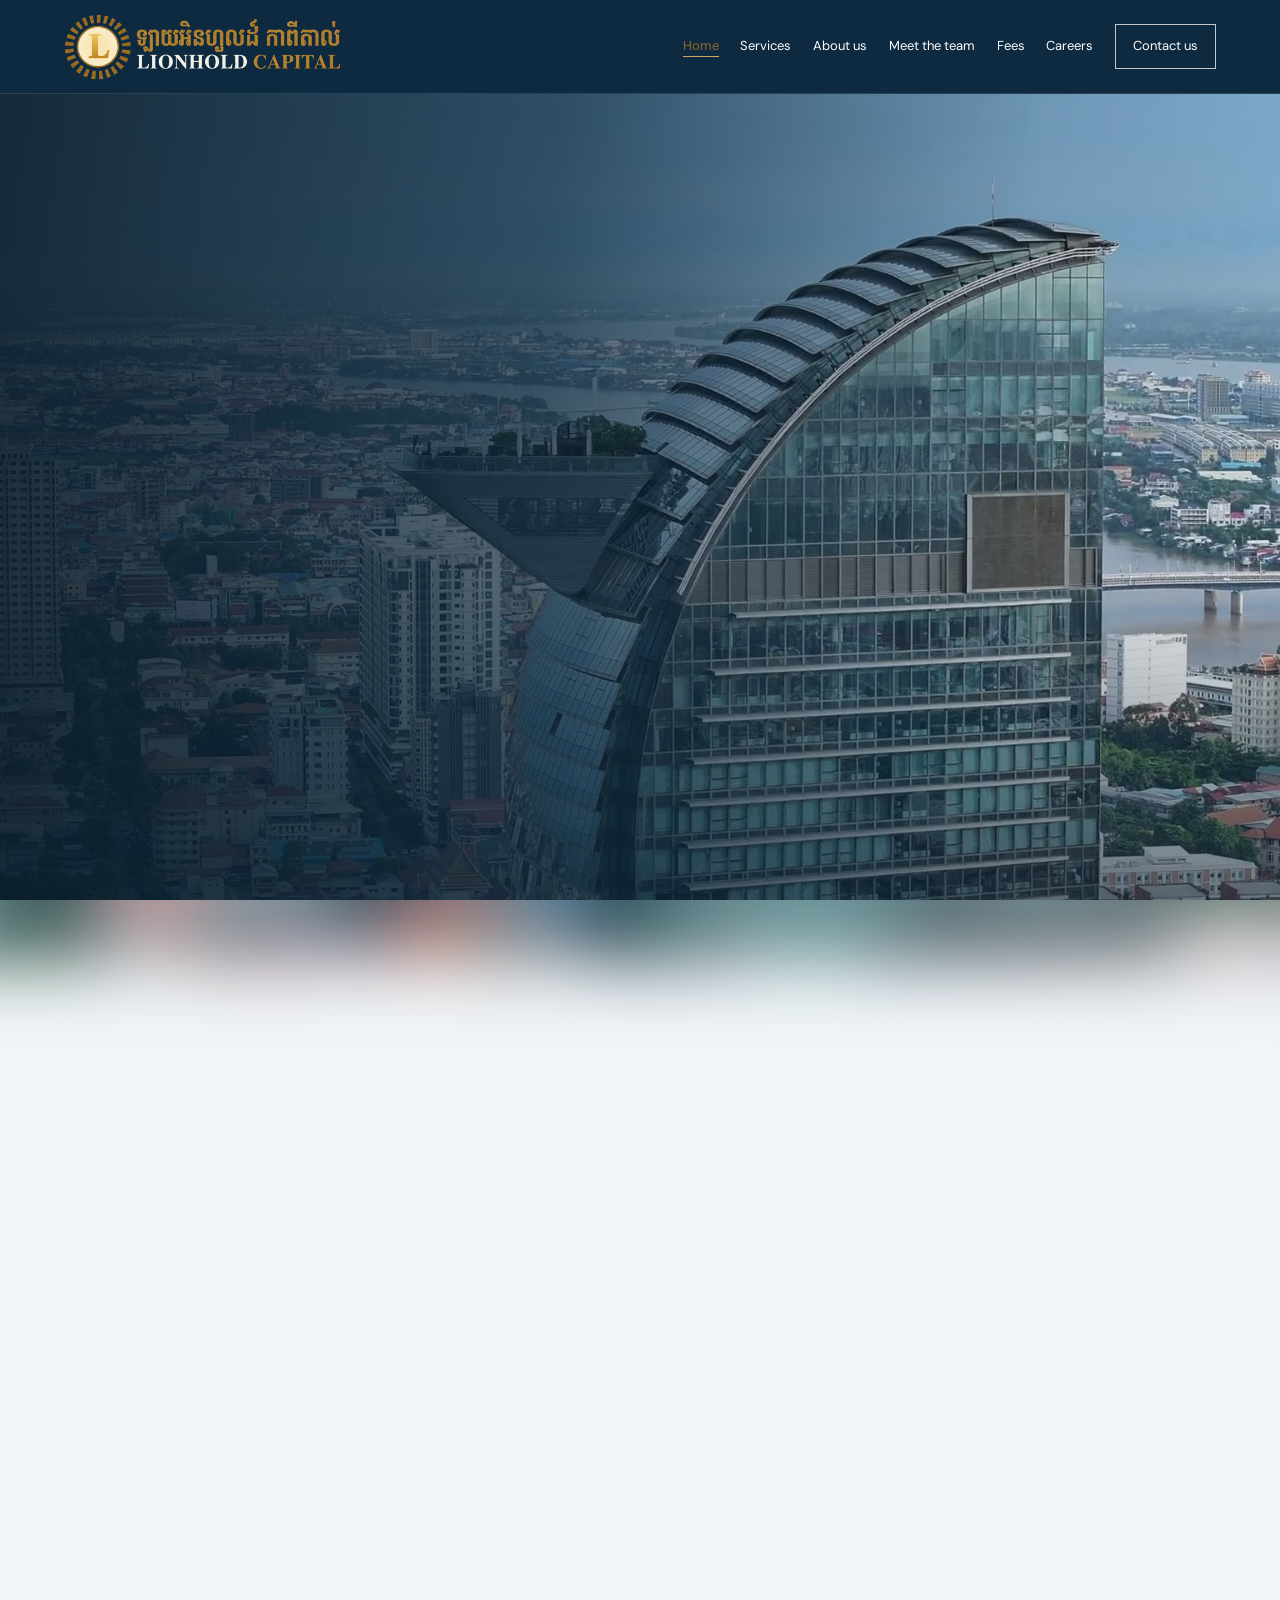
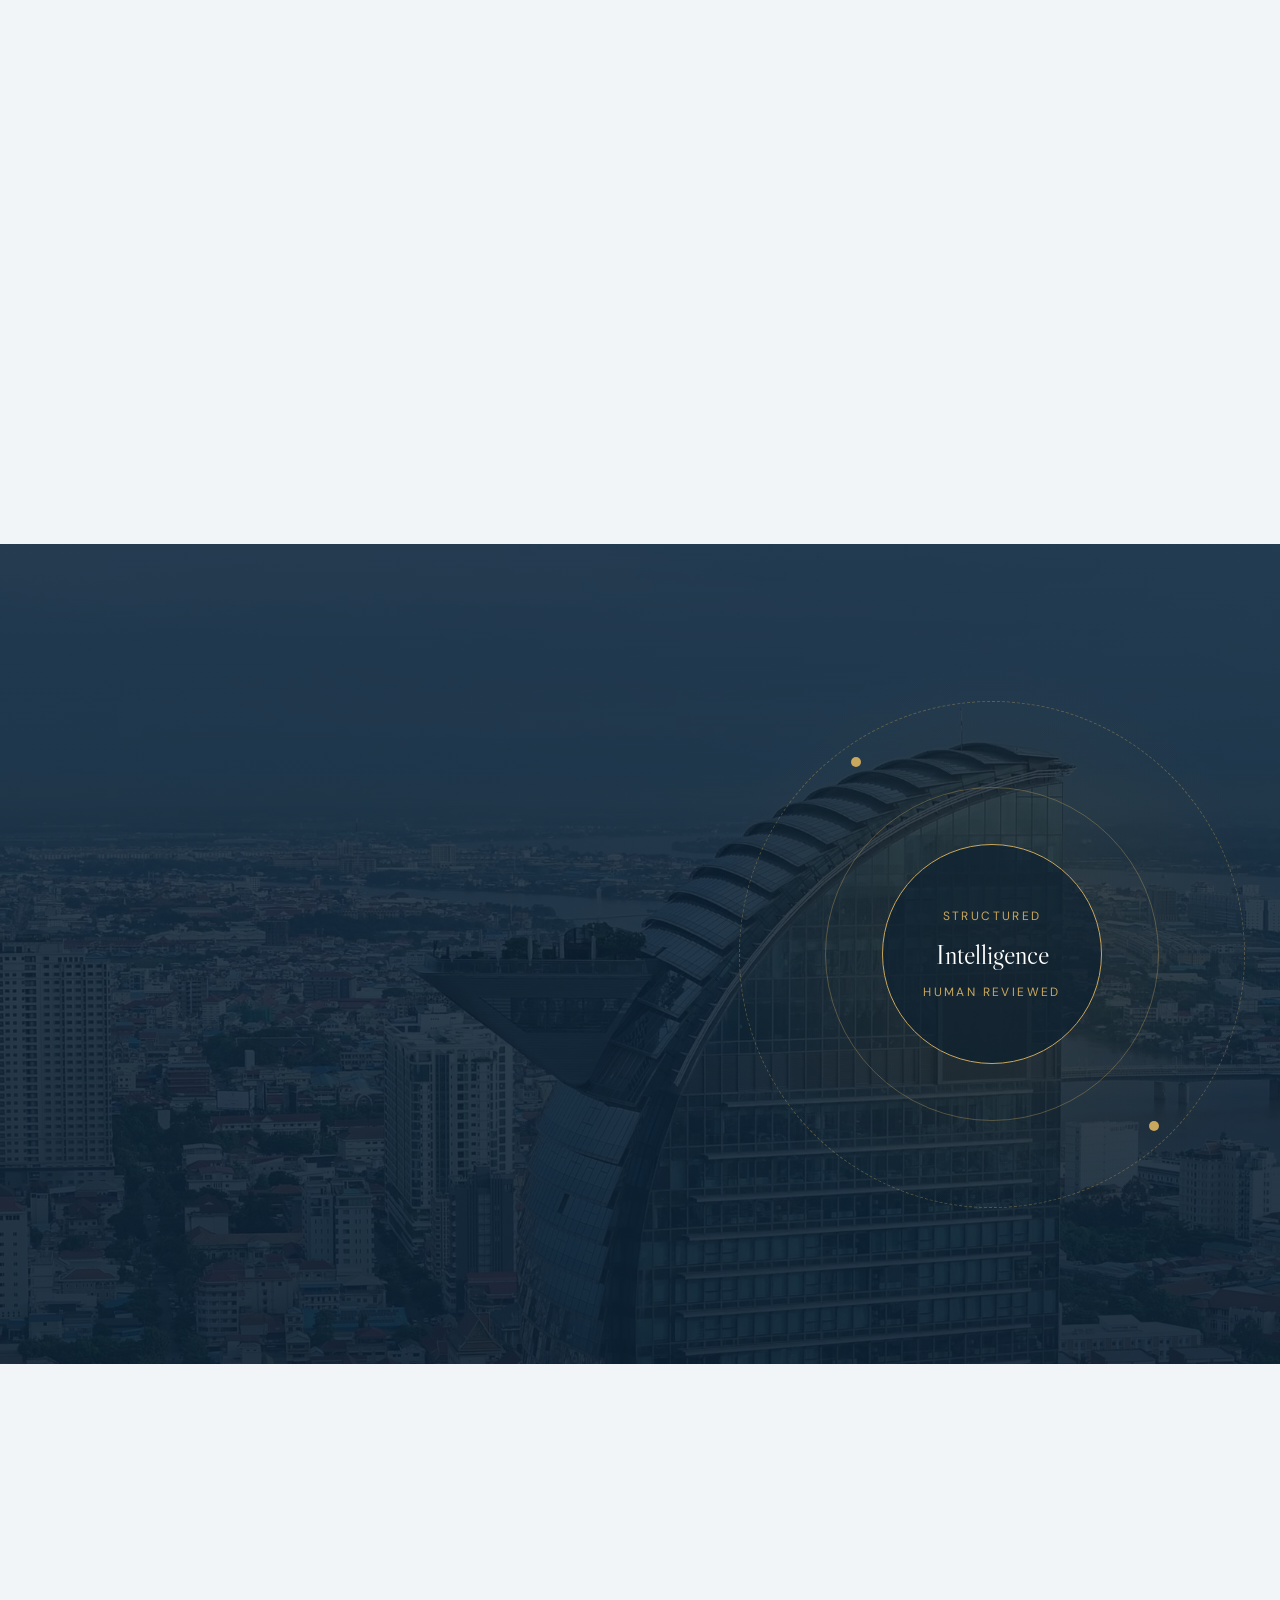
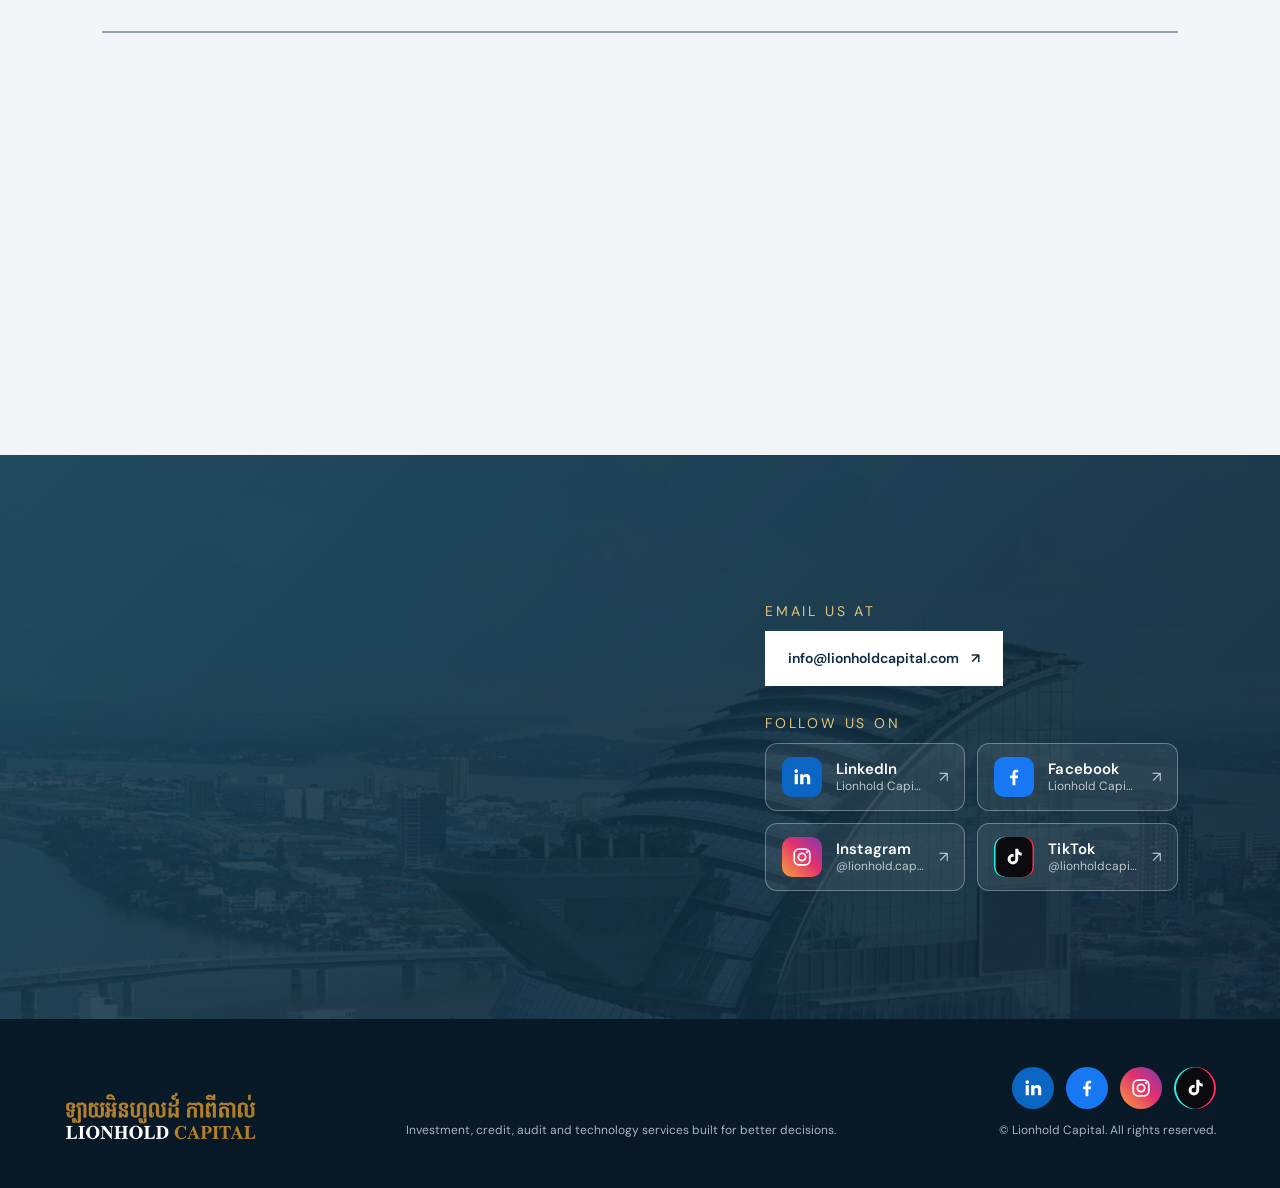
==== index.html @ 4e6d2781 "Brand-coloured footer social icons Co-Authored-By: Claude Sonnet 5.5 <noreply@anthropic.com> Claude-" ====
<!doctype html>
<html lang="en">
<head>
  <meta charset="utf-8">
  <meta name="viewport" content="width=device-width, initial-scale=1">
  <meta name="description" content="Lionhold Capital provides investment, credit, audit and technology services for businesses and investors in Cambodia and internationally.">
  <meta name="theme-color" content="#eaf0f3">
  <link rel="icon" href="assets/favicon.ico?v=4" sizes="16x16 32x32 48x48">
  <link rel="icon" href="assets/lionhold-favicon.png?v=4" type="image/png" sizes="256x256">
  <link rel="apple-touch-icon" href="assets/apple-touch-icon.png?v=4">
  <title>Lionhold Capital | Capital, verified.</title>
  <link rel="preconnect" href="https://fonts.googleapis.com">
  <link rel="preconnect" href="https://fonts.gstatic.com" crossorigin>
  <link href="https://fonts.googleapis.com/css2?family=DM+Sans:wght@400;500;600&family=Libre+Caslon+Display&display=swap" rel="stylesheet">
  <link rel="stylesheet" href="styles.css?v=20261043">
</head>
<body class="tinted" style="--photo:url(assets/hero-poster.jpg);--band1:url(assets/hero-poster.jpg);--band2:url(assets/hero-still-2.jpg);--foot:none">
  <header class="site-header" id="top">
    <a class="brand" href="#top" aria-label="Lionhold Capital home">
      <img class="brand-lockup" src="assets/lionhold-lockup-light.png?v=3" alt="" width="1000" height="238">
    </a>
    <button class="menu-toggle" type="button" aria-expanded="false" aria-controls="nav">Menu</button>
    <nav id="nav" aria-label="Main navigation">
      <a href="index.html" aria-current="page">Home</a>
      <a href="services.html">Services</a>
      <a href="about.html">About us</a>
      <a href="team.html">Meet the team</a>
      <a href="fees.html">Fees</a>
      <a href="careers.html">Careers</a>
      <a class="nav-cta" href="index.html#contact">Contact us</a>
    </nav>
  </header>

  <main>
    <section class="hero" aria-labelledby="hero-title">
      <video class="hero-video" autoplay muted loop playsinline preload="metadata" poster="assets/hero-poster.jpg" aria-hidden="true">
        <source src="assets/hero-phnom-penh-sm.mp4" type="video/mp4" media="(max-width:900px)">
        <source src="assets/hero-phnom-penh.mp4" type="video/mp4">
      </video>
      <div class="hero-shade" aria-hidden="true"></div>
      <div class="hero-copy reveal">
        <p class="eyebrow">Capital · Intelligence · Assurance</p>
        <h1 id="hero-title">Capital moves better with clarity.</h1>
        <p class="lede">Lionhold Capital connects funders with opportunity, verifies the assets behind each deal, and builds AI-powered financial infrastructure for sharper decisions.</p>
        <div class="hero-actions">
          <a class="button button-primary" href="#contact">Discuss an opportunity</a>
          <a class="text-link" href="services.html">Explore our services <span aria-hidden="true">↘</span></a>
        </div>
      </div>
      <p class="hero-note">Financial services, strengthened by technology.</p>
    </section>

    <section class="statement section-pad reveal" aria-label="Introduction">
      <p class="section-kicker">What we do</p>
      <p class="statement-copy">We bring investment expertise, independent verification and modern technology to complex commercial decisions, from preparing a business for funding and assessing an opportunity to validating the underlying assets and supporting execution.</p>
    </section>

    <section class="services-intro section-pad" aria-labelledby="services-intro-title">
      <div class="section-heading reveal">
        <p class="section-kicker">Our services</p>
        <h2 id="services-intro-title">Structured advisory across investment, private clients, audit, credit and technology.</h2>
      </div>
      <div class="services-intro-copy reveal">
        <p>From investment advisory and commercial due diligence to company formation, succession planning, credit assessment and AI scaling, Lionhold helps organisations move from analysis to confident execution.</p>
        <a class="button button-primary" href="services.html">View all services <span aria-hidden="true">→</span></a>
      </div>
    </section>

    <section class="technology" id="technology" aria-labelledby="technology-title">
      <div class="tech-copy section-pad reveal">
        <p class="section-kicker light">Technology platform</p>
        <h2 id="technology-title">Analyst-grade work.<br>Machine-speed execution.</h2>
        <p>Our AI-powered agents streamline diligence workflows while keeping judgment and accountability with experienced people.</p>
        <ul>
          <li>ROI modelling and scenario analysis</li>
          <li>Financial statement preparation</li>
          <li>Cash flow forecasting</li>
          <li>Structured extraction and validation</li>
          <li>Market and comparable analysis</li>
        </ul>
      </div>
      <div class="tech-visual" aria-hidden="true">
        <div class="orbit orbit-one"></div><div class="orbit orbit-two"></div>
        <div class="tech-center"><span>Structured</span><strong>Intelligence</strong><small>Human reviewed</small></div>
      </div>
    </section>

    <section class="approach section-pad" id="approach" aria-labelledby="approach-title">
      <div class="section-heading reveal"><p class="section-kicker">Our approach</p><h2 id="approach-title">Evidence before action.</h2></div>
      <div class="approach-steps">
        <article class="reveal"><span>01</span><h3>Understand</h3><p>We define the objective, decision criteria and full commercial context.</p></article>
        <article class="reveal"><span>02</span><h3>Verify</h3><p>We test the financials, counterparties, contracts and underlying assets.</p></article>
        <article class="reveal"><span>03</span><h3>Structure</h3><p>We shape the analysis, transaction or capital strategy around the evidence.</p></article>
        <article class="reveal"><span>04</span><h3>Execute</h3><p>We support the decision through funding, advisory and ongoing management.</p></article>
      </div>
    </section>

    <section class="contact section-pad" id="contact" aria-labelledby="contact-title">
      <div class="contact-copy reveal">
        <p class="section-kicker light">Start a conversation</p>
        <h2 id="contact-title">Bring us the opportunity.<br>We’ll bring the clarity.</h2>
        <p>Whether you are seeking capital, considering an investment in Cambodia, evaluating a transaction or verifying the information behind an opportunity, we would like to hear from you.</p>
      </div>
      <div class="contact-actions">
        <div class="contact-action"><span class="contact-label">Email us at</span><a class="button contact-email" href="mailto:info@lionholdcapital.com">info@lionholdcapital.com <span aria-hidden="true">↗</span></a></div>
        <div class="contact-action"><span class="contact-label">Follow us on</span><div class="contact-social"><a class="social-card social-linkedin" href="https://www.linkedin.com/company/lionholdcapital/" target="_blank" rel="noopener noreferrer" aria-label="Lionhold Capital on LinkedIn"><span class="social-icon"><svg viewBox="0 0 24 24" width="22" height="22" aria-hidden="true" focusable="false"><path fill="currentColor" d="M4 9h3.5v11H4zM5.75 3.5a2 2 0 110 4 2 2 0 010-4zM10 9h3.3v1.5c.5-.9 1.7-1.8 3.4-1.8 3.4 0 4.3 2.2 4.3 5.2V20h-3.5v-5.3c0-1.3 0-2.9-1.8-2.9s-2.1 1.4-2.1 2.8V20H10z"/></svg></span><span class="social-text"><b>LinkedIn</b><small>Lionhold Capital</small></span><span class="social-arrow" aria-hidden="true">↗</span></a><a class="social-card social-facebook" href="https://www.facebook.com/profile.php?id=61595010042443" target="_blank" rel="noopener noreferrer" aria-label="Lionhold Capital on Facebook"><span class="social-icon"><svg viewBox="0 0 24 24" width="22" height="22" aria-hidden="true" focusable="false"><path fill="currentColor" d="M13.5 21v-7.6h2.6l.4-3.1h-3V8.4c0-.9.3-1.5 1.5-1.5h1.6V4.1c-.3 0-1.2-.1-2.3-.1-2.3 0-3.9 1.4-3.9 4v2.3H7.8v3.1h2.6V21z"/></svg></span><span class="social-text"><b>Facebook</b><small>Lionhold Capital</small></span><span class="social-arrow" aria-hidden="true">↗</span></a><a class="social-card social-instagram" href="https://www.instagram.com/lionhold.capital/" target="_blank" rel="noopener noreferrer" aria-label="Lionhold Capital on Instagram"><span class="social-icon"><svg viewBox="0 0 24 24" width="22" height="22" aria-hidden="true" focusable="false"><rect x="3.5" y="3.5" width="17" height="17" rx="5" fill="none" stroke="currentColor" stroke-width="1.9"/><circle cx="12" cy="12" r="4" fill="none" stroke="currentColor" stroke-width="1.9"/><circle cx="17.3" cy="6.7" r="1.2" fill="currentColor"/></svg></span><span class="social-text"><b>Instagram</b><small>@lionhold.capital</small></span><span class="social-arrow" aria-hidden="true">↗</span></a><a class="social-card social-tiktok" href="https://www.tiktok.com/@lionholdcapital.kh" target="_blank" rel="noopener noreferrer" aria-label="Lionhold Capital on TikTok"><span class="social-icon"><svg viewBox="0 0 24 24" width="22" height="22" aria-hidden="true" focusable="false"><path fill="currentColor" d="M16.6 3h-3.2v11.4a2.6 2.6 0 11-2.6-2.6c.3 0 .5 0 .8.1V8.6a5.8 5.8 0 105 5.8V9.3c1.1.8 2.4 1.3 3.8 1.3V7.4c-2.1-.1-3.6-1.7-3.8-4.4z"/></svg></span><span class="social-text"><b>TikTok</b><small>@lionholdcapital.kh</small></span><span class="social-arrow" aria-hidden="true">↗</span></a></div></div>
      </div>
    </section>
  </main>

  <footer>
    <div class="footer-brand"><img class="footer-wordmark" src="assets/lionhold-wordmark-light.png?v=2" alt="Lionhold Capital" width="640" height="160"></div>
    <p>Investment, credit, audit and technology services built for better decisions.</p>
    <div class="footer-meta"><div class="footer-social"><a class="social-dot social-linkedin" href="https://www.linkedin.com/company/lionholdcapital/" target="_blank" rel="noopener noreferrer" aria-label="Lionhold Capital on LinkedIn" title="LinkedIn"><svg viewBox="0 0 24 24" width="22" height="22" aria-hidden="true" focusable="false"><path fill="currentColor" d="M4 9h3.5v11H4zM5.75 3.5a2 2 0 110 4 2 2 0 010-4zM10 9h3.3v1.5c.5-.9 1.7-1.8 3.4-1.8 3.4 0 4.3 2.2 4.3 5.2V20h-3.5v-5.3c0-1.3 0-2.9-1.8-2.9s-2.1 1.4-2.1 2.8V20H10z"/></svg></a><a class="social-dot social-facebook" href="https://www.facebook.com/profile.php?id=61595010042443" target="_blank" rel="noopener noreferrer" aria-label="Lionhold Capital on Facebook" title="Facebook"><svg viewBox="0 0 24 24" width="22" height="22" aria-hidden="true" focusable="false"><path fill="currentColor" d="M13.5 21v-7.6h2.6l.4-3.1h-3V8.4c0-.9.3-1.5 1.5-1.5h1.6V4.1c-.3 0-1.2-.1-2.3-.1-2.3 0-3.9 1.4-3.9 4v2.3H7.8v3.1h2.6V21z"/></svg></a><a class="social-dot social-instagram" href="https://www.instagram.com/lionhold.capital/" target="_blank" rel="noopener noreferrer" aria-label="Lionhold Capital on Instagram" title="Instagram"><svg viewBox="0 0 24 24" width="22" height="22" aria-hidden="true" focusable="false"><rect x="3.5" y="3.5" width="17" height="17" rx="5" fill="none" stroke="currentColor" stroke-width="1.9"/><circle cx="12" cy="12" r="4" fill="none" stroke="currentColor" stroke-width="1.9"/><circle cx="17.3" cy="6.7" r="1.2" fill="currentColor"/></svg></a><a class="social-dot social-tiktok" href="https://www.tiktok.com/@lionholdcapital.kh" target="_blank" rel="noopener noreferrer" aria-label="Lionhold Capital on TikTok" title="TikTok"><svg viewBox="0 0 24 24" width="22" height="22" aria-hidden="true" focusable="false"><path fill="currentColor" d="M16.6 3h-3.2v11.4a2.6 2.6 0 11-2.6-2.6c.3 0 .5 0 .8.1V8.6a5.8 5.8 0 105 5.8V9.3c1.1.8 2.4 1.3 3.8 1.3V7.4c-2.1-.1-3.6-1.7-3.8-4.4z"/></svg></a></div><p>© <span id="year"></span> Lionhold Capital. All rights reserved.</p></div>
  </footer>
  <script src="script.js?v=20261016"></script>
</body>
</html>
---- styles.css ----
:root{--ivory:#f4f1e9;--paper:#fbfaf6;--navy:#102332;--navy-2:#173447;--gold:#8f6b24;--line:#d9d3c5;--muted:#637078;--white:#fff;--serif:"Libre Caslon Display",Georgia,serif;--sans:"DM Sans",Arial,sans-serif}
*{box-sizing:border-box}html{scroll-behavior:smooth}body{margin:0;background:var(--paper);color:var(--navy);font-family:var(--sans);font-size:16px;line-height:1.6}a{color:inherit;text-decoration:none}button{font:inherit}.site-header{height:94px;padding:0 clamp(24px,5vw,80px);display:flex;align-items:center;justify-content:space-between;background:rgba(251,250,246,.94);border-bottom:1px solid rgba(16,35,50,.1);position:sticky;top:0;z-index:20;backdrop-filter:blur(12px)}.brand{display:flex;align-items:center;gap:13px}.brand-mark{width:43px;height:43px;border:1px solid var(--gold);border-radius:50%;display:grid;place-items:center;color:var(--gold);font-family:var(--serif);font-size:24px;position:relative}.brand-mark:after{content:"";position:absolute;inset:-5px;border:1px dotted var(--gold);border-radius:50%}.brand strong,.footer-brand strong{display:block;font-family:var(--serif);font-size:23px;line-height:1;letter-spacing:.12em;text-transform:uppercase}.brand small,.footer-brand span{display:block;color:var(--gold);font-size:9px;font-weight:600;letter-spacing:.42em;text-transform:uppercase;margin-top:7px}.site-header nav{display:flex;align-items:center;gap:34px;font-size:14px}.site-header nav a:not(.nav-cta){border-bottom:1px solid transparent}.site-header nav a:not(.nav-cta):hover{border-color:var(--gold)}.nav-cta{border:1px solid var(--navy);padding:11px 17px}.nav-cta:hover{background:var(--navy);color:var(--white)}.menu-toggle{display:none;background:none;border:0;color:var(--navy);cursor:pointer}.hero{min-height:calc(100vh - 94px);position:relative;display:grid;align-items:center;padding:10vh clamp(24px,8vw,130px);overflow:hidden;background:var(--ivory)}.hero-art{position:absolute;inset:0;background-image:linear-gradient(90deg,rgba(244,241,233,.98) 0%,rgba(244,241,233,.93) 42%,rgba(244,241,233,.35) 75%),url("assets/lionhold-banner.png");background-position:center;background-size:cover;opacity:.9}.hero-copy{position:relative;z-index:1;max-width:800px}.eyebrow,.section-kicker{text-transform:uppercase;letter-spacing:.26em;font-size:11px;font-weight:600;color:var(--gold);margin:0 0 24px}.hero h1{font-family:var(--serif);font-weight:400;font-size:clamp(54px,7vw,104px);line-height:.98;letter-spacing:-.035em;max-width:850px;margin:0 0 32px}.lede{font-size:clamp(18px,1.7vw,23px);line-height:1.55;max-width:710px;color:#344752}.hero-actions{display:flex;align-items:center;gap:34px;margin-top:42px}.button{display:inline-flex;align-items:center;gap:12px;padding:15px 22px;font-size:14px;font-weight:500;transition:.2s}.button-primary{background:var(--navy);color:var(--white)}.button-primary:hover{background:var(--gold)}.text-link{font-size:14px;border-bottom:1px solid var(--navy);padding:6px 0}.hero-note{position:absolute;z-index:1;right:clamp(24px,5vw,80px);bottom:30px;font-size:11px;letter-spacing:.12em;text-transform:uppercase;writing-mode:vertical-rl}.section-pad{padding:clamp(80px,10vw,150px) clamp(24px,8vw,130px)}.statement{display:grid;grid-template-columns:1fr 3fr;gap:6vw;border-bottom:2px solid var(--line)}.statement-copy{font-family:var(--serif);font-size:clamp(29px,3vw,46px);line-height:1.25;margin:0;max-width:1050px}.section-heading{display:grid;grid-template-columns:1fr 3fr;gap:6vw;margin-bottom:70px}.section-heading h2,.technology h2,.contact h2{font-family:var(--serif);font-weight:400;font-size:clamp(40px,5vw,72px);line-height:1.08;letter-spacing:-.025em;margin:0}.capability-grid{display:grid;grid-template-columns:repeat(3,1fr);border-top:2px solid var(--line);border-left:2px solid var(--line)}.capability-card{padding:38px 34px 46px;border-right:2px solid var(--line);border-bottom:2px solid var(--line);min-height:270px;transition:.25s}.capability-card:hover{background:var(--ivory);transform:translateY(-4px)}.capability-card span,.approach-steps span{font-size:11px;color:var(--gold);letter-spacing:.15em}.capability-card h3,.approach-steps h3{font-family:var(--serif);font-size:27px;font-weight:400;margin:35px 0 13px}.capability-card p,.approach-steps p{color:var(--muted);margin:0}.technology{background:var(--navy);color:var(--white);display:grid;grid-template-columns:1.1fr .9fr;min-height:720px;overflow:hidden}.section-kicker.light{color:#c9a75d}.tech-copy>p:not(.section-kicker){max-width:620px;color:#c2cbd0;font-size:18px;margin:28px 0}.tech-copy ul{list-style:none;padding:0;margin:40px 0 0;display:grid;grid-template-columns:1fr 1fr;gap:0 25px}.tech-copy li{padding:14px 0;border-top:1px solid rgba(255,255,255,.18);font-size:14px}.tech-visual{position:relative;display:grid;place-items:center;min-height:600px;background:radial-gradient(circle,rgba(143,107,36,.14),transparent 58%)}.orbit{position:absolute;border:1px solid rgba(201,167,93,.35);border-radius:50%}.orbit-one{width:58%;aspect-ratio:1}.orbit-two{width:88%;aspect-ratio:1;border-style:dashed;animation:spin 32s linear infinite}.orbit-two:after,.orbit-two:before{content:"";position:absolute;width:10px;height:10px;background:#c9a75d;border-radius:50%;top:11%;left:22%}.orbit-two:after{top:auto;left:auto;bottom:15%;right:17%}.tech-center{text-align:center;width:220px;aspect-ratio:1;border-radius:50%;border:1px solid #c9a75d;display:flex;flex-direction:column;align-items:center;justify-content:center;background:var(--navy);z-index:1}.tech-center span,.tech-center small{text-transform:uppercase;letter-spacing:.2em;font-size:9px;color:#c9a75d}.tech-center strong{font-family:var(--serif);font-size:27px;font-weight:400;margin:7px 0}@keyframes spin{to{transform:rotate(360deg)}}.approach-steps{display:grid;grid-template-columns:repeat(4,1fr);border-top:2px solid var(--line)}.approach-steps article{padding:30px 28px 20px 0;margin-right:30px}.approach-steps h3{margin-top:55px}.contact{background:var(--gold);color:var(--white);display:flex;align-items:flex-end;justify-content:space-between;gap:50px}.contact-copy p:not(.section-kicker){max-width:680px;font-size:18px;color:#f2e9d5}.button-light{border:1px solid rgba(255,255,255,.7);white-space:nowrap;margin-bottom:8px}.button-light:hover{background:var(--white);color:var(--gold)}footer{padding:48px clamp(24px,8vw,130px);display:grid;grid-template-columns:1fr 1.5fr 1fr;align-items:end;gap:30px;background:#0a1923;color:#aab5bb;font-size:12px}footer p{margin:0}.footer-brand strong{color:var(--white)}footer p:last-child{text-align:right}.reveal{opacity:0;transform:translateY(20px);transition:opacity .7s ease,transform .7s ease}.reveal.visible{opacity:1;transform:none}@media (prefers-reduced-motion:reduce){html{scroll-behavior:auto}.reveal{opacity:1;transform:none;transition:none}.orbit-two{animation:none}}
@media(max-width:900px){.menu-toggle{display:block}.site-header nav{position:absolute;top:94px;left:0;right:0;background:var(--paper);padding:24px;display:none;flex-direction:column;align-items:stretch;border-bottom:2px solid var(--line)}.site-header nav.open{display:flex}.hero-art{background-image:linear-gradient(rgba(244,241,233,.72),rgba(244,241,233,.94)),url("assets/lionhold-banner.png");background-position:63% center}.statement,.section-heading{grid-template-columns:1fr}.capability-grid{grid-template-columns:repeat(2,1fr)}.technology{grid-template-columns:1fr}.approach-steps{grid-template-columns:repeat(2,1fr)}.contact{align-items:flex-start;flex-direction:column}footer{grid-template-columns:1fr 1fr}footer p:nth-child(2){display:none}}
@media(max-width:560px){.site-header{height:78px}.brand strong{font-size:18px}.brand-mark{width:36px;height:36px}.site-header nav{top:78px}.hero{min-height:calc(100svh - 78px);padding-top:80px;padding-bottom:80px}.hero h1{font-size:52px}.hero-actions{align-items:flex-start;flex-direction:column;gap:18px}.hero-note{display:none}.section-pad{padding-top:78px;padding-bottom:78px}.capability-grid,.approach-steps{grid-template-columns:1fr}.capability-card{min-height:auto}.tech-copy ul{grid-template-columns:1fr}.tech-visual{min-height:430px}.section-heading{margin-bottom:45px}.contact h2{font-size:41px}footer{grid-template-columns:1fr}footer p:last-child{text-align:left}}
.site-header nav a[aria-current="page"]{color:var(--gold);border-bottom:1px solid var(--gold)}.page-hero{min-height:610px;padding:clamp(90px,12vw,170px) clamp(24px,8vw,130px);background:var(--ivory);display:grid;grid-template-columns:1.45fr .55fr;align-items:center;gap:6vw;overflow:hidden}.page-hero-copy{position:relative;z-index:1}.page-hero h1{font-family:var(--serif);font-size:clamp(54px,7vw,98px);font-weight:400;letter-spacing:-.035em;line-height:1;margin:0;max-width:970px}.page-hero-copy>p:last-child{font-size:clamp(18px,1.7vw,22px);color:#44545d;max-width:720px;margin:32px 0 0}.page-hero-mark{justify-self:end;width:min(28vw,330px);aspect-ratio:1;border:1px solid rgba(143,107,36,.35);border-radius:50%;display:grid;place-items:center;position:relative;color:var(--gold)}.page-hero-mark:before,.page-hero-mark:after{content:"";position:absolute;border-radius:50%;border:1px dotted rgba(143,107,36,.5)}.page-hero-mark:before{inset:10%}.page-hero-mark:after{inset:-12%;border-width:2px}.page-hero-mark span{font-family:var(--serif);font-size:clamp(80px,11vw,150px)}.team-list{border-top:2px solid var(--line)}.team-member{display:grid;grid-template-columns:minmax(220px,.72fr) 2fr;gap:clamp(40px,8vw,130px);padding:75px 0;border-bottom:2px solid var(--line)}.team-portrait{aspect-ratio:4/5;background:var(--navy);color:#c9a75d;display:grid;place-items:center;position:relative;overflow:hidden}.team-portrait:before{content:"";position:absolute;width:82%;aspect-ratio:1;border:1px solid rgba(201,167,93,.28);border-radius:50%}.team-portrait:after{content:"";position:absolute;width:58%;aspect-ratio:1;border:1px dashed rgba(201,167,93,.35);border-radius:50%}.team-portrait span{font-family:var(--serif);font-size:clamp(62px,8vw,104px);z-index:1}.team-portrait small{position:absolute;left:22px;bottom:18px;font-size:10px;letter-spacing:.2em;color:rgba(255,255,255,.55)}.team-role{color:var(--gold);font-size:11px;text-transform:uppercase;letter-spacing:.2em;margin:0 0 13px}.team-profile h3{font-family:var(--serif);font-size:clamp(40px,5vw,68px);font-weight:400;line-height:1.05;margin:0 0 36px}.team-bio{display:grid;grid-template-columns:1fr 1fr;gap:35px;color:var(--muted);font-size:16px}.team-bio p{margin:0}.team-principle{background:var(--gold);color:var(--white);padding:clamp(75px,10vw,130px) clamp(24px,8vw,130px);display:grid;grid-template-columns:1fr 2.5fr auto;align-items:end;gap:5vw}.team-principle blockquote{font-family:var(--serif);font-size:clamp(38px,5vw,68px);font-weight:400;line-height:1.1;margin:0}.team-principle .button{margin-bottom:8px}@media(max-width:900px){.page-hero{grid-template-columns:1fr}.page-hero-mark{display:none}.team-member{grid-template-columns:minmax(190px,.6fr) 1.4fr;gap:45px}.team-bio{grid-template-columns:1fr}.team-principle{grid-template-columns:1fr}.team-principle .button{justify-self:start}}@media(max-width:560px){.page-hero{min-height:520px;padding-top:85px;padding-bottom:85px}.page-hero h1{font-size:49px}.team-member{grid-template-columns:1fr;padding:55px 0}.team-portrait{max-width:260px}.team-profile h3{font-size:44px;margin-bottom:27px}.team-principle blockquote{font-size:40px}}
.team-portrait:before,.team-portrait:after{display:none}.team-portrait img{width:100%;height:100%;object-fit:cover;display:block;transition:transform .5s ease}.team-portrait:hover img{transform:scale(1.025)}.team-portrait.portrait-sochet img{transform:scale(1.12);object-position:center 58%}.team-portrait.portrait-sochet:hover img{transform:scale(1.145)}.team-portrait small{z-index:2;background:rgba(10,25,35,.82);padding:5px 8px;color:#fff}
.profile-links{display:flex;flex-direction:column;align-items:flex-start;gap:14px;width:100%;margin:-18px 0 34px}.profile-link{display:inline-flex;align-items:center;gap:8px;max-width:100%;color:var(--gold);font-size:12px;font-weight:600;border-bottom:1px solid rgba(143,107,36,.45);padding-bottom:4px}.email-link{color:#21668f;border-bottom:0;padding-bottom:0;text-decoration:underline;text-decoration-thickness:1px;text-underline-offset:3px;overflow-wrap:anywhere}.linkedin-link{letter-spacing:.14em;text-transform:uppercase}.profile-link:hover{color:var(--navy);border-color:var(--navy)}.email-link:hover{color:#174b6c}
.hero-art{background-image:radial-gradient(circle at 88% 46%,rgba(143,107,36,.09),transparent 25%),linear-gradient(135deg,#f4f1e9 0%,#f8f6f0 100%);opacity:1}.hero-art:before,.hero-art:after{content:"";position:absolute;border-radius:50%;right:-8vw;top:50%;transform:translateY(-50%);pointer-events:none}.hero-art:before{width:38vw;min-width:340px;aspect-ratio:1;border:1px solid rgba(143,107,36,.18)}.hero-art:after{right:-3vw;width:28vw;min-width:250px;aspect-ratio:1;border:1px dashed rgba(143,107,36,.23)}
.team-bio strong{color:var(--navy);font-weight:600}
.services-intro-copy{display:grid;grid-template-columns:2fr auto;align-items:center;gap:50px;border-top:2px solid var(--line);padding-top:38px}.services-intro-copy p{font-family:var(--serif);font-size:clamp(25px,2.6vw,40px);line-height:1.3;max-width:900px;margin:0}.service-group .section-heading h2,.origin .section-heading h2,.values .section-heading h2{font-family:var(--serif);font-weight:400;font-size:clamp(40px,5vw,72px);line-height:1.08;letter-spacing:-.025em;margin:0}.technology-services,.values{background:var(--navy);color:var(--white)}.service-grid-dark{border-color:rgba(255,255,255,.2)}.service-grid-dark .capability-card{border-color:rgba(255,255,255,.2)}.service-grid-dark .capability-card:hover{background:rgba(255,255,255,.06)}.service-grid-dark .capability-card p{color:#c2cbd0}.service-grid-dark .capability-card span{color:#c9a75d}.origin-grid{display:grid;grid-template-columns:1.15fr 1fr;gap:clamp(45px,8vw,120px);border-top:2px solid var(--line);padding-top:50px}.origin-lead{font-family:var(--serif);font-size:clamp(30px,3.4vw,50px);line-height:1.22;margin:0}.origin-copy{color:var(--muted);font-size:18px}.origin-copy p{margin:0 0 24px}.value-grid{display:grid;grid-template-columns:repeat(3,1fr);border-top:1px solid rgba(255,255,255,.2)}.value-grid article{padding:36px 42px 20px 0;margin-right:42px}.value-grid span{font-size:11px;color:#c9a75d;letter-spacing:.15em}.value-grid h3{font-family:var(--serif);font-size:30px;font-weight:400;margin:42px 0 15px}.value-grid p{color:#c2cbd0;margin:0}@media(max-width:900px){.services-intro-copy,.origin-grid{grid-template-columns:1fr}.services-intro-copy .button{justify-self:start}.value-grid{grid-template-columns:1fr}.value-grid article{border-bottom:1px solid rgba(255,255,255,.2);padding-bottom:35px}}@media(max-width:560px){.services-intro-copy{gap:28px}.service-group .page-hero h1{font-size:46px}}
.service-heading-copy h2{font-size:clamp(58px,7vw,104px)!important}.service-heading-copy p{font-family:var(--serif);font-size:clamp(24px,2.3vw,36px);line-height:1.25;margin:18px 0 0;color:var(--muted)}.technology-services .service-heading-copy p{color:#c2cbd0}
.brand-logo{width:54px;height:54px;display:block;object-fit:contain}.page-hero-mark.page-hero-logo{width:min(27vw,320px);border:0;background:none}.page-hero-mark.page-hero-logo:before,.page-hero-mark.page-hero-logo:after{display:none}.page-hero-logo img{width:100%;height:auto;display:block;position:relative;z-index:1;filter:drop-shadow(0 14px 24px rgba(16,35,50,.08))}@media(max-width:560px){.brand-logo{width:44px;height:44px}}
.site-header nav{gap:clamp(16px,1.7vw,28px);font-size:13px}.bio-column{min-width:0}.team-bio .bio-heading{color:var(--gold);font-size:11px;font-weight:600;letter-spacing:.2em;text-transform:uppercase;margin:0 0 14px}.compact-page-hero{min-height:570px}.fee-conversation .section-heading h2,.career-track h2{font-family:var(--serif);font-weight:400;letter-spacing:-.025em}.fee-conversation .section-heading h2{font-size:clamp(40px,5vw,72px);line-height:1.08;margin:0}.fee-panel{display:grid;grid-template-columns:2fr auto;align-items:center;gap:60px;padding:45px 0;border-top:2px solid var(--line)}.fee-panel p{font-family:var(--serif);font-size:clamp(25px,2.8vw,40px);line-height:1.3;max-width:900px;margin:0}.careers-intro{padding-top:0}.career-track{display:grid;grid-template-columns:1fr 1.45fr;gap:clamp(45px,8vw,120px);padding:clamp(75px,9vw,125px) 0;border-top:2px solid var(--line)}.career-track-heading h2{font-size:clamp(42px,5vw,70px);line-height:1.05;margin:0 0 25px}.career-track-heading>p:last-child{color:var(--muted);font-size:18px;max-width:500px}.career-details h3{font-family:var(--serif);font-size:27px;font-weight:400;margin:0 0 18px}.career-details ul{padding-left:20px;margin:0}.career-details li{margin-bottom:12px;color:var(--muted)}.application-note{margin-top:45px;padding:34px;border:2px solid var(--line);background:var(--ivory)}.application-note p{color:var(--muted)}.application-note .button{margin-top:18px}.application-note ul{margin:16px 0 20px}.application-note .optional-note{font-size:14px;border-top:2px solid var(--line);padding-top:18px;margin-top:22px}@media(max-width:1120px){.menu-toggle{display:block}.site-header nav{position:absolute;top:94px;left:0;right:0;background:var(--paper);padding:24px;display:none;flex-direction:column;align-items:stretch;border-bottom:2px solid var(--line)}.site-header nav.open{display:flex}}@media(max-width:900px){.fee-panel,.career-track{grid-template-columns:1fr}.fee-panel .button{justify-self:start}.careers-intro{padding-top:0}}@media(max-width:560px){.site-header nav{top:78px}.application-note{padding:25px}.compact-page-hero{min-height:500px}}
.team-role{font-size:15px;letter-spacing:.14em;margin-bottom:16px}.team-bio .bio-heading{font-family:var(--serif);font-size:22px;font-weight:400;letter-spacing:0;text-transform:none;margin-bottom:16px;color:var(--navy)}
.financial-division{margin-top:clamp(72px,8vw,110px)}.section-heading+.financial-division{margin-top:0}.division-heading{display:grid;grid-template-columns:.72fr 2.75fr;gap:clamp(24px,4vw,64px);align-items:start;margin-bottom:38px}.division-heading p{margin:9px 0 0;color:var(--gold);font-size:11px;font-weight:600;letter-spacing:.18em;text-transform:uppercase}.division-heading h3{font-family:var(--serif);font-size:clamp(38px,4.4vw,62px);font-weight:400;line-height:1.05;margin:0}.audit-note{max-width:920px;margin:28px 0 0;padding-left:22px;border-left:2px solid var(--gold);color:var(--muted);font-size:14px}.financial-division .capability-card p{max-width:580px}@media(max-width:900px){.division-heading{grid-template-columns:1fr;gap:12px}.division-heading p{margin:0}}@media(max-width:560px){.financial-division{margin-top:68px}.division-heading{margin-bottom:28px}.division-heading h3{font-size:40px}}
.service-group>.section-heading{display:block}.service-group>.section-heading .service-heading-copy{max-width:1050px}
.brand-copy{display:flex!important;flex-direction:column;justify-content:center;min-width:0}.brand .brand-khmer,.footer-brand .brand-khmer{display:block;color:var(--gold);font-family:"Noto Sans Khmer","Khmer OS System",sans-serif;font-size:12px;font-weight:500;line-height:1.15;letter-spacing:0;text-transform:none;margin:0 0 5px}.brand .brand-copy strong,.footer-brand .brand-copy strong{display:block;font-size:18px;line-height:1;letter-spacing:.08em;white-space:nowrap}.footer-brand{display:flex;align-items:center;gap:13px}.footer-brand .brand-logo{width:54px;height:54px;flex:0 0 auto}.footer-brand .brand-copy{color:inherit}.footer-brand .brand-copy strong{color:var(--white)}@media(max-width:560px){.brand .brand-khmer{font-size:10px;margin-bottom:4px}.brand .brand-copy strong{font-size:15px;letter-spacing:.06em}.footer-brand .brand-khmer{font-size:11px}.footer-brand .brand-copy strong{font-size:16px}}
.brand .brand-khmer,.footer-brand .brand-khmer{font-size:15px;line-height:1.05;margin:0 0 4px}.brand .brand-copy strong,.footer-brand .brand-copy strong{font-size:12px;line-height:1;letter-spacing:.055em}.brand-english-main{color:var(--navy)!important}.brand-english-accent{color:var(--gold)!important}.footer-brand .brand-english-main{color:var(--white)!important}.footer-brand .brand-english-accent{color:var(--gold)!important}@media(max-width:560px){.brand .brand-khmer{font-size:12px}.brand .brand-copy strong{font-size:10px}.footer-brand .brand-khmer{font-size:13px}.footer-brand .brand-copy strong{font-size:10px}}
.brand .brand-copy,.footer-brand .brand-copy{height:54px;justify-content:center}.brand .brand-khmer,.footer-brand .brand-khmer{font-size:22px;line-height:1.05;margin:0 0 4px}.brand .brand-copy strong,.footer-brand .brand-copy strong{font-size:17.6px;line-height:1;letter-spacing:.055em}.brand .brand-copy strong span,.footer-brand .brand-copy strong span{display:inline!important;font:inherit;line-height:inherit;letter-spacing:inherit;text-transform:inherit;margin:0}@media(max-width:560px){.brand .brand-copy,.footer-brand .brand-copy{height:44px}.brand .brand-khmer,.footer-brand .brand-khmer{font-size:18px;margin-bottom:3px}.brand .brand-copy strong,.footer-brand .brand-copy strong{font-size:14.4px}}
.brand .brand-copy{transform:translateY(-2px)}footer{padding-left:clamp(24px,5vw,80px);padding-right:clamp(24px,5vw,80px)}
.brand{gap:8px}.footer-brand .brand-logo{display:none}.footer-brand{gap:0}

.capability-grid-two{grid-template-columns:repeat(2,1fr)}@media(max-width:560px){.capability-grid-two{grid-template-columns:1fr}}
.footer-meta{display:flex;flex-direction:column;align-items:flex-end;gap:12px}.footer-linkedin{color:#c9a75d;font-size:11px;font-weight:600;letter-spacing:.14em;text-transform:uppercase;border-bottom:1px solid rgba(201,167,93,.45);padding-bottom:3px}.footer-linkedin:hover{color:var(--white);border-color:var(--white)}@media(max-width:560px){.footer-meta{align-items:flex-start}}
.contact-actions{display:flex;flex-direction:column;align-items:flex-end;gap:14px}.contact-actions .button-light{margin-bottom:0}@media(max-width:900px){.contact-actions{align-items:flex-start}}
.footer-meta p:nth-child(2){display:block}
@media(min-width:901px){.contact-actions{align-items:stretch}.contact-actions .button-light{justify-content:space-between}}

/* Logo lockup — cut directly from the banner artwork (emblem + Khmer + English) so the header and footer match it exactly */
.brand{gap:0}
.brand-lockup{display:block;height:66px;width:auto}
.footer-brand{display:block}
.footer-wordmark{display:block;height:48px;width:auto}
@media(max-width:560px){.brand-lockup{height:50px}.footer-wordmark{height:38px}}

/* ---------- Interactive text: hover + scroll focus (inspired by smean.ai) ----------
   Hover: headings and key statements grow slightly and ease into teal.
   Scroll: text blocks brighten (and the big statements grow a touch) as they reach the middle of the screen. */
:root{--ink-hover:#1b7f86;--ink-hover-dark:#68cabd;--ink-hover-gold:#102332;--ease-out:cubic-bezier(.2,.8,.2,1)}
body{overflow-x:clip}
.hero h1,.page-hero h1,.statement-copy,.services-intro-copy p,.fee-panel p,.origin-lead,.section-heading h2,.division-heading h3,.team-profile h3,.career-track-heading h2,.career-details h3,.capability-card h3,.approach-steps h3,.value-grid h3,.technology h2,.team-principle blockquote,.contact h2,.service-heading-copy p{transform-origin:left center;transition:color .5s var(--ease-out),scale .5s var(--ease-out),opacity .7s ease,transform .7s ease}
@media (hover:hover) and (pointer:fine){
  .hero h1:hover,.page-hero h1:hover,.statement-copy:hover,.services-intro-copy p:hover,.fee-panel p:hover,.origin-lead:hover,.section-heading h2:hover,.division-heading h3:hover,.team-profile h3:hover,.career-track-heading h2:hover,.career-details h3:hover,.approach-steps article:hover h3,.capability-card:hover h3{color:var(--ink-hover);scale:1.03}
  .capability-card:hover h3,.approach-steps article:hover h3{scale:1.05}
  .technology h2:hover,.technology-services .section-heading h2:hover,.technology-services .service-heading-copy p:hover,.values .section-heading h2:hover,.value-grid article:hover h3,.service-grid-dark .capability-card:hover h3{color:var(--ink-hover-dark);scale:1.03}
  .value-grid article:hover h3,.service-grid-dark .capability-card:hover h3{scale:1.05}
  .contact h2:hover,.team-principle blockquote:hover{color:var(--ink-hover-gold);scale:1.03}
}
/* Scroll focus — switched on by script.js (html.focus-ready), so nothing dims without JavaScript */
html.focus-ready .focus-text:not(.reveal):not(.is-focus),html.focus-ready .focus-text.reveal.visible:not(.is-focus){opacity:.5}
.focus-text{transition:opacity .7s ease,scale .6s var(--ease-out),color .5s var(--ease-out),transform .7s ease}
.focus-big{transform-origin:left center}
.focus-big.is-focus{scale:1.02}
@media (hover:hover) and (pointer:fine){.focus-big.is-focus:hover{scale:1.03}}
@media (prefers-reduced-motion:reduce){
  html.focus-ready .focus-text:not(.is-focus){opacity:1!important}
  .focus-big.is-focus,.hero h1:hover,.page-hero h1:hover,.statement-copy:hover,.services-intro-copy p:hover,.fee-panel p:hover,.origin-lead:hover,.section-heading h2:hover,.division-heading h3:hover,.team-profile h3:hover,.capability-card:hover h3,.approach-steps article:hover h3,.value-grid article:hover h3,.contact h2:hover,.team-principle blockquote:hover{scale:none!important}
  .hero h1,.page-hero h1,.statement-copy,.capability-card h3,.approach-steps h3{transition:color .2s linear}
}

/* ---------- Animated hero background: slow-turning sunburst + drifting gold light (pure CSS/SVG, no video) ---------- */
.hero-art:before,.hero-art:after{display:none}
.hero-sun{position:absolute;right:-14vw;top:50%;width:max(62vh,560px);aspect-ratio:1;translate:0 -50%;pointer-events:none}
.hero-sun svg{width:100%;height:100%;overflow:visible}
.sun-ring{transform-origin:500px 500px;transform-box:view-box}
.sun-ring-a{fill:#8f6b24;opacity:.2;animation:sun-turn 240s linear infinite}
.sun-ring-b{fill:#b1802d;opacity:.16;animation:sun-turn 160s linear infinite reverse}
.sun-line{fill:none;stroke:#8f6b24;stroke-opacity:.2;stroke-width:1.5}
.sun-line-2{stroke-dasharray:3 9;stroke-opacity:.28}
.sun-glow{transform-origin:500px 500px;transform-box:view-box;animation:sun-breathe 9s ease-in-out infinite}
.hero-dust{position:absolute;inset:0;overflow:hidden;pointer-events:none}
.hero-dust i{position:absolute;left:var(--x);bottom:-12px;width:var(--s);height:var(--s);border-radius:50%;background:radial-gradient(circle,#e3b85a,rgba(227,184,90,0));opacity:0;animation:dust-rise var(--d) linear var(--delay) infinite}
@keyframes sun-turn{to{transform:rotate(360deg)}}
@keyframes sun-breathe{0%,100%{opacity:.55;transform:scale(.94)}50%{opacity:1;transform:scale(1.06)}}
@keyframes dust-rise{0%{transform:translate3d(0,0,0);opacity:0}12%{opacity:var(--o)}88%{opacity:var(--o)}100%{transform:translate3d(30px,-105vh,0);opacity:0}}
@media(max-width:900px){.hero-sun{right:-34vw;width:max(80vw,420px)}.sun-ring-a{opacity:.13}.sun-ring-b{opacity:.1}.sun-line{stroke-opacity:.14}}
@media(prefers-reduced-motion:reduce){.sun-ring,.sun-glow,.hero-dust i{animation:none}.hero-dust{display:none}}

/* Hero sunburst: two rings, enlarged to fill the space */
.hero-sun{right:-20vw;width:max(90vh,800px)}
@media(max-width:900px){.hero-sun{right:-48vw;width:max(115vw,500px)}}

/* ---- Phnom Penh skyline theme: palette sampled from the hero footage ---- */
:root{--ivory:#eaf0f3;--paper:#f6f9fa;--navy:#0e2231;--navy-2:#16394b;--line:#cbd7de;--muted:#5d6f79;--sky:#89aed0;--teal:#1f6f7a;--roof:#b4563b}
.hero{background:#16394b;color:#fff;isolation:isolate}
.hero-video,.hero-poster{position:absolute;inset:0;width:100%;height:100%;object-fit:cover;z-index:-3}
.hero-shade{position:absolute;inset:0;z-index:-2;background:linear-gradient(95deg,rgba(9,28,42,.9) 0%,rgba(12,38,56,.7) 42%,rgba(14,45,64,.18) 78%,rgba(14,45,64,.05) 100%),linear-gradient(0deg,rgba(9,28,42,.55),rgba(9,28,42,0) 35%)}
.hero .eyebrow{color:#c9a85c}.hero .lede{color:#e3edf2}.hero h1{color:#fff;text-shadow:0 2px 30px rgba(6,20,32,.35)}
.hero .button-primary{background:#fff;color:var(--navy);border-color:#fff}.hero .button-primary:hover{background:#c9a85c;border-color:#c9a85c}
.hero .text-link{border-color:rgba(255,255,255,.7);color:#fff}
.hero h1:hover{color:#bfe3ea}
.hero-art{display:none}
.page-hero{position:relative;isolation:isolate;color:#fff;background:#16394b var(--page-bg,url(assets/bg-team-aerial.jpg)) center/cover no-repeat}
.page-hero:before{content:"";position:absolute;inset:0;z-index:-1;background:linear-gradient(95deg,rgba(9,28,42,.9),rgba(12,38,56,.72) 55%,rgba(14,45,64,.3))}
.page-hero .eyebrow{color:#c9a85c}.page-hero p{color:#e3edf2}.page-hero h1{color:#fff}.page-hero h1:hover{color:#bfe3ea}
.page-hero-mark{display:none}
.contact{background:linear-gradient(135deg,#1d4e5f,#16394b)}
.technology{background:linear-gradient(160deg,#0e2231,#16394b)}
footer{background:#08161f}
.site-header{background:rgba(246,249,250,.94)}
@media(max-width:900px){.hero-shade{background:linear-gradient(0deg,rgba(9,28,42,.88),rgba(12,38,56,.6))}}
@media(prefers-reduced-motion:reduce){.hero-video{display:none}.hero{background:#16394b url(assets/hero-poster.jpg) center/cover}}
.hero-note{display:none}
.page-hero .page-hero-copy p:not(.eyebrow),.page-hero-copy>p:not(.eyebrow){color:#e3edf2!important}
.page-hero .page-hero-copy .eyebrow{color:#c9a85c!important}
/* per-page photo headers */
.page-hero{background-position:center;min-height:560px}
.page-hero:before{background:linear-gradient(95deg,rgba(9,28,42,.82) 0%,rgba(12,38,56,.55) 45%,rgba(14,45,64,.08) 80%)}
.page-hero{text-shadow:0 1px 18px rgba(6,20,32,.35)}
.careers-hero:before,.compact-page-hero:before{background:linear-gradient(95deg,rgba(9,28,42,.88) 0%,rgba(12,38,56,.66) 50%,rgba(14,45,64,.1) 85%)}
@media(max-width:900px){.page-hero:before,.careers-hero:before,.compact-page-hero:before{background:linear-gradient(180deg,rgba(9,28,42,.78),rgba(12,38,56,.7))}}

/* ---- Header floats over each page's picture ---- */
.site-header{position:fixed;left:0;right:0;top:0;background:linear-gradient(180deg,rgba(8,24,38,.62),rgba(8,24,38,0));border-bottom:1px solid transparent;color:#fff;backdrop-filter:none;transition:background .35s ease,border-color .35s ease,backdrop-filter .35s ease,height .3s ease}
.site-header.scrolled{background:rgba(12,34,52,.82);border-bottom-color:rgba(255,255,255,.14);backdrop-filter:blur(14px) saturate(1.2);-webkit-backdrop-filter:blur(14px) saturate(1.2)}
.site-header nav a,.menu-toggle{color:#fff}
.site-header nav a:not(.nav-cta):hover{border-color:#c9a85c}
.site-header nav a[aria-current="page"]{border-color:#c9a85c}
.nav-cta{border-color:rgba(255,255,255,.75)}.nav-cta:hover{background:#fff;color:#0c2234!important}
.hero{min-height:100svh;padding-top:140px}
.page-hero{padding-top:clamp(150px,16vw,210px)}
@media(max-width:1120px){.site-header nav{background:rgba(12,34,52,.96);border-bottom:1px solid rgba(255,255,255,.14)}}

/* ---- Pages below the picture: a soft wash of that page's photo ---- */
body.tinted{background:transparent}
html{background:#f1f5f8}
body.tinted:before{content:"";position:fixed;inset:-60px;z-index:-2;background:var(--photo) center/cover;filter:blur(46px) saturate(1.35)}
body.tinted:after{content:"";position:fixed;inset:0;z-index:-1;background:linear-gradient(180deg,rgba(246,249,251,.84),rgba(246,249,251,.9))}

.tinted .capability-card,.tinted .approach-steps article,.tinted .fee-panel,.tinted .team-profile,.tinted .career-details,.tinted .career-track{background:rgba(255,255,255,.55);backdrop-filter:blur(6px)}
.tinted .technology-services,.tinted .values{background:linear-gradient(rgba(10,30,48,.8),rgba(10,30,48,.9)),var(--photo) center/cover}
.tinted footer{background:linear-gradient(rgba(8,24,38,.9),rgba(8,24,38,.94)),var(--photo) center/cover}
.tinted .contact{background:linear-gradient(135deg,rgba(18,58,76,.9),rgba(12,36,54,.92)),var(--photo) center/cover}
body.tinted:after{background:linear-gradient(180deg,rgba(244,248,251,.74),rgba(244,248,251,.84))}
body.tinted:before{filter:blur(36px) saturate(1.5)}
.tinted .technology-services .capability-card,.tinted .values .value-grid article{background:rgba(255,255,255,.07)!important;border-color:rgba(255,255,255,.22)!important;color:#fff}
.tinted .technology-services .capability-card p,.tinted .values p{color:#d3dde4}

/* ---- Round 3 fixes ---- */
.site-header,.site-header.scrolled{background:#0d2a40;backdrop-filter:none;-webkit-backdrop-filter:none;border-bottom:1px solid rgba(255,255,255,.12)}
.tinted .hero{background:#16394b}
.tinted .technology{background:linear-gradient(rgba(10,30,48,.78),rgba(10,30,48,.88)),var(--photo) center/cover!important}
.tinted .tech-center{background:rgba(10,30,48,.6)}
.tinted .capability-card,.tinted .approach-steps article{background:rgba(255,255,255,.55)}
.tinted .fee-panel,.tinted .team-profile,.tinted .career-details,.tinted .career-track,.plain .team-profile{background:transparent!important;backdrop-filter:none!important;border-color:var(--line)!important}
.tinted .application-note{background:rgba(255,255,255,.5)}
.tinted .values,.tinted .technology-services{color:#fff}
.tinted .values h2,.tinted .values h3,.tinted .values .section-heading h2,.tinted .technology-services h2,.tinted .technology-services h3{color:#fff}
.tinted .values p,.tinted .values .value-grid p,.tinted .technology-services .service-heading-copy p{color:#d6e0e6}
.tinted .values .section-heading h2:hover,.tinted .value-grid article:hover h3{color:#bfe9ef}
.tinted .origin{background:linear-gradient(135deg,#a8c6b2 0%,#bcd5c6 55%,#d3e3d9 100%)!important;color:#10303c}
.tinted .origin .section-heading h2,.tinted .origin-lead{color:#10303c}
.tinted .origin-copy,.tinted .origin-copy p{color:#26474f}
.tinted .origin .section-kicker{color:#3d6454}
.tinted .origin-grid{border-top-color:rgba(16,48,60,.25)}
body.plain{background:#fff}
.plain footer{background:linear-gradient(rgba(8,24,38,.9),rgba(8,24,38,.94)),var(--photo) center/cover}

.tinted .team-principle,.plain .team-principle{background:linear-gradient(rgba(10,30,48,.8),rgba(10,30,48,.9)),var(--photo) center/cover!important;color:#fff}
.tinted .team-principle blockquote,.plain .team-principle blockquote,.tinted .team-principle p,.plain .team-principle p{color:#fff}
body.plain main section:not(.page-hero):not(.team-principle){background:#fff!important}
body.tinted main section:not(.page-hero):not(.technology-services):not(.values):not(.contact):not(.technology):not(.hero):not(.origin):not(.team-principle){background:transparent!important}

/* ---- Round 4 ---- */
body.tinted .technology,body.tinted .technology-services,body.tinted .values{background:linear-gradient(rgba(10,30,48,.8),rgba(10,30,48,.9)),var(--band1) center/cover #0d2a40!important}
body.tinted .team-principle,body.plain .team-principle{background:linear-gradient(rgba(10,30,48,.82),rgba(10,30,48,.9)),var(--band2) center/cover #0d2a40!important}
body.tinted .contact{background:linear-gradient(135deg,rgba(18,58,76,.86),rgba(12,36,54,.9)),var(--band2) center/cover #123a4c!important}
body.tinted footer,body.plain footer{background:linear-gradient(rgba(8,24,38,.9),rgba(8,24,38,.94)),var(--foot) center/cover #0b2236!important}
/* approach + values: open columns, not floating boxes */
body.tinted .approach-steps{gap:0;border-top:2px solid var(--line)}
body.tinted .approach-steps article{background:transparent!important;backdrop-filter:none!important;border:0!important;border-right:2px solid var(--line)!important;padding:34px 32px 20px;margin:0}
body.tinted .approach-steps article:first-child{padding-left:0}
body.tinted .approach-steps article:last-child{border-right:0!important}
body.tinted .value-grid article{background:transparent!important;backdrop-filter:none!important;padding:36px 42px 20px 0;margin-right:42px}
@media(max-width:900px){body.tinted .approach-steps article{border-right:0!important;border-bottom:2px solid var(--line)!important;padding:28px 0}}
/* about hero: keep flag clear of the headline */
.about-hero,body[style*="bg-about-flag"] .page-hero{background-position:82% center}
/* contact buttons */
.contact-actions{display:flex;flex-direction:column;gap:26px;align-items:flex-start}
.contact-action{display:flex;flex-direction:column;gap:9px}
.contact-label{font-size:12px;letter-spacing:.2em;text-transform:uppercase;color:#e2c27a}
.contact-email{background:#fff!important;color:#0d2a40!important;border:1px solid #fff!important;font-weight:600}
.contact-email:hover{background:#e2c27a!important;border-color:#e2c27a!important}
.contact-linkedin{background:transparent!important;color:#fff!important;border:1px solid rgba(255,255,255,.75)!important;display:inline-flex;align-items:center;gap:10px}
.contact-linkedin:hover{background:rgba(255,255,255,.14)!important}
.li-badge{display:inline-grid;place-items:center;width:24px;height:24px;border-radius:4px;background:#0a66c2;color:#fff;font:700 13px/1 Arial,sans-serif}
body.tinted .approach-steps p,.tinted .capability-card p{color:#3a4c58}

/* ---- Round 5 ---- */
body[style*="bg-about-flag"] .page-hero{background-position:right center}
body.tinted .origin{background:url(assets/angkor-flag-mark.webp?v=4) right 1vw bottom 4%/min(44vw,700px) auto no-repeat,linear-gradient(115deg,rgba(43,10,20,.84) 0%,rgba(92,18,32,.78) 55%,rgba(122,26,42,.7) 100%)!important;color:#f6eeee}
.tinted .origin .section-heading h2,.tinted .origin-lead{color:#1d1a14}
.tinted .origin-copy,.tinted .origin-copy p{color:#2a2417}
.tinted .origin .section-kicker{color:#7b1a2f}
.tinted .origin-grid{border-top-color:rgba(29,26,20,.3)}
/* orange capitals: larger everywhere */
.eyebrow,.section-kicker{font-size:15px;letter-spacing:.22em}
.team-role{font-size:14px;letter-spacing:.18em}
.team-bio .bio-heading{font-size:14px;letter-spacing:.18em}
.division-heading p{font-size:14px;letter-spacing:.16em}
.footer-linkedin{font-size:14px;letter-spacing:.14em}
.linkedin-link,.profile-link{font-size:14px;letter-spacing:.14em}
.contact-label{font-size:14px}
.tech-center span,.tech-center small{font-size:12px}
.capability-card>span,.approach-steps span,.value-grid span{font-size:14px}
@media(max-width:560px){.eyebrow,.section-kicker{font-size:13px;letter-spacing:.18em}.team-role,.division-heading p{font-size:13px}}

/* ---- Round 6 ---- */
.page-hero{min-height:100svh}
.page-hero-copy{max-width:min(58vw,860px)}
@media(max-width:900px){.page-hero-copy{max-width:100%}}
body.tinted{--line:rgba(14,40,60,.4)}
body.tinted .values,body.tinted .technology-services,body.tinted .team-principle,body.tinted .contact,body.tinted footer{--line:rgba(255,255,255,.35)}
/* About: flag anchored to the right edge, never under the headline */
.hero-flag{background:url(assets/about-flag-inset.webp?v=2) right center/auto 112% no-repeat,linear-gradient(90deg,#46596f 0%,#7388a0 55%,#a6b6c6 100%)!important}
/* Careers: whole street scene (towers + road + cars) anchored right */
.hero-street{background:url(assets/careers-street-inset.webp?v=2) right bottom/auto 100% no-repeat,linear-gradient(90deg,#17476f 0%,#2a78b4 55%,#4aa0d8 100%)!important}
@media(max-width:900px){.hero-flag,.hero-street{background-size:auto 75%,100% 100%}}
/* Cambridge story: Angkor Wat from the Khmer flag */
.tinted .origin .section-heading h2,.tinted .origin-lead{color:#fff}
.tinted .origin-copy,.tinted .origin-copy p{color:#dbe8dd}
.tinted .origin .section-kicker{color:#f0c96b}
.tinted .origin-grid{border-top-color:rgba(255,255,255,.35)}
/* Round 7 */
.hero-flag{background:url(assets/about-flag-inset.webp?v=2) right 6vw center/auto 112% no-repeat,linear-gradient(90deg,#46596f 0%,#7388a0 45%,#afbbc5 100%)!important}
@media(max-width:900px){.hero-flag{background-position:right 0 center,0 0}}
body[style*="bg-fees-statue"] .page-hero{background-size:120% auto;background-position:left 25%;background-repeat:no-repeat}
@media(max-width:900px){body[style*="bg-fees-statue"] .page-hero{background-size:cover;background-position:60% center}}
/* Round 8 */
.hero-flag{background:url(assets/about-flag-inset.webp?v=3) right 6vw center/auto 112% no-repeat,linear-gradient(90deg,#46596f 0%,#7388a0 45%,#afbbc5 100%)!important}
@media(max-width:900px){.hero-flag{background-position:right 0 center,0 0}}
body[style*="bg-fees-statue"] .page-hero{background-size:136% auto;background-position:left 22%}
@media(max-width:900px){body[style*="bg-fees-statue"] .page-hero{background-size:cover;background-position:60% center}}
/* Round 9 */
body[style*="bg-fees-statue"] .page-hero{background-size:112% auto;background-position:13vw 12%;background-color:#03060c}
@media(max-width:900px){body[style*="bg-fees-statue"] .page-hero{background-size:cover;background-position:60% center}}
.origin .section-heading h2{white-space:nowrap;max-width:none;font-size:clamp(40px,5vw,72px)}@media(max-width:1100px){.origin .section-heading h2{white-space:normal}}
body[style*="bg-about-flag"] .values{background-position:center,right center!important;background-size:cover,cover!important}
/* Social links */
.footer-social{display:flex;flex-wrap:wrap;gap:10px 22px;justify-content:flex-end}
@media(max-width:560px){.footer-social{justify-content:flex-start}}
.contact-social{display:flex;flex-wrap:wrap;gap:12px}
.contact-social{gap:10px}.contact-social .button{padding-left:15px;padding-right:15px;gap:8px;font-size:15px}@media(min-width:901px){.contact-social .li-badge{display:none}}
/* Social: cards + footer icons */
.contact-social{display:grid!important;grid-template-columns:repeat(2,minmax(0,1fr));gap:12px!important;width:min(100%,460px)}
.social-card{display:flex;align-items:center;gap:14px;padding:13px 16px;border:1px solid rgba(255,255,255,.32);border-radius:12px;background:rgba(255,255,255,.07);color:#fff;text-decoration:none;transition:background .2s,border-color .2s,transform .2s}
.social-card:hover{background:rgba(255,255,255,.16);border-color:rgba(255,255,255,.7);transform:translateY(-2px)}
.social-icon{flex:none;width:40px;height:40px;border-radius:10px;display:grid;place-items:center;background:rgba(255,255,255,.12);color:#fff}
.social-linkedin .social-icon{background:#0a66c2}.social-facebook .social-icon{background:#1877f2}
.social-instagram .social-icon{background:linear-gradient(45deg,#f9a03f,#e1306c 55%,#833ab4)}
.social-tiktok .social-icon{background:#0b0b0f;box-shadow:inset 1.5px 0 0 #25f4ee,inset -1.5px 0 0 #fe2c55}
.social-text{display:flex;flex-direction:column;min-width:0;line-height:1.25}
.social-text b{font-size:15px;font-weight:600;letter-spacing:.01em}
.social-text small{font-size:12px;color:rgba(255,255,255,.7);white-space:nowrap;overflow:hidden;text-overflow:ellipsis}
.social-arrow{margin-left:auto;opacity:.7;font-size:15px}
@media(max-width:480px){.contact-social{grid-template-columns:1fr}}
.footer-social{display:flex!important;gap:12px!important;flex-wrap:nowrap}
.social-dot{width:40px;height:40px;border-radius:50%;display:grid;place-items:center;color:#c9a75d;border:1px solid rgba(201,167,93,.5)!important;padding:0!important;transition:background .2s,color .2s,transform .2s}
.social-dot:hover{background:#c9a75d;color:#0b1d2e!important;transform:translateY(-2px)}
/* Footer social icons in brand colours */
.social-dot{color:#fff!important;border:0!important;width:42px;height:42px}
.social-dot.social-linkedin{background:#0a66c2}
.social-dot.social-facebook{background:#1877f2}
.social-dot.social-instagram{background:linear-gradient(45deg,#f9a03f,#e1306c 55%,#833ab4)}
.social-dot.social-tiktok{background:#0b0b0f;box-shadow:inset 2px 0 0 #25f4ee,inset -2px 0 0 #fe2c55}
.social-dot:hover{filter:brightness(1.15);color:#fff!important;transform:translateY(-2px)}
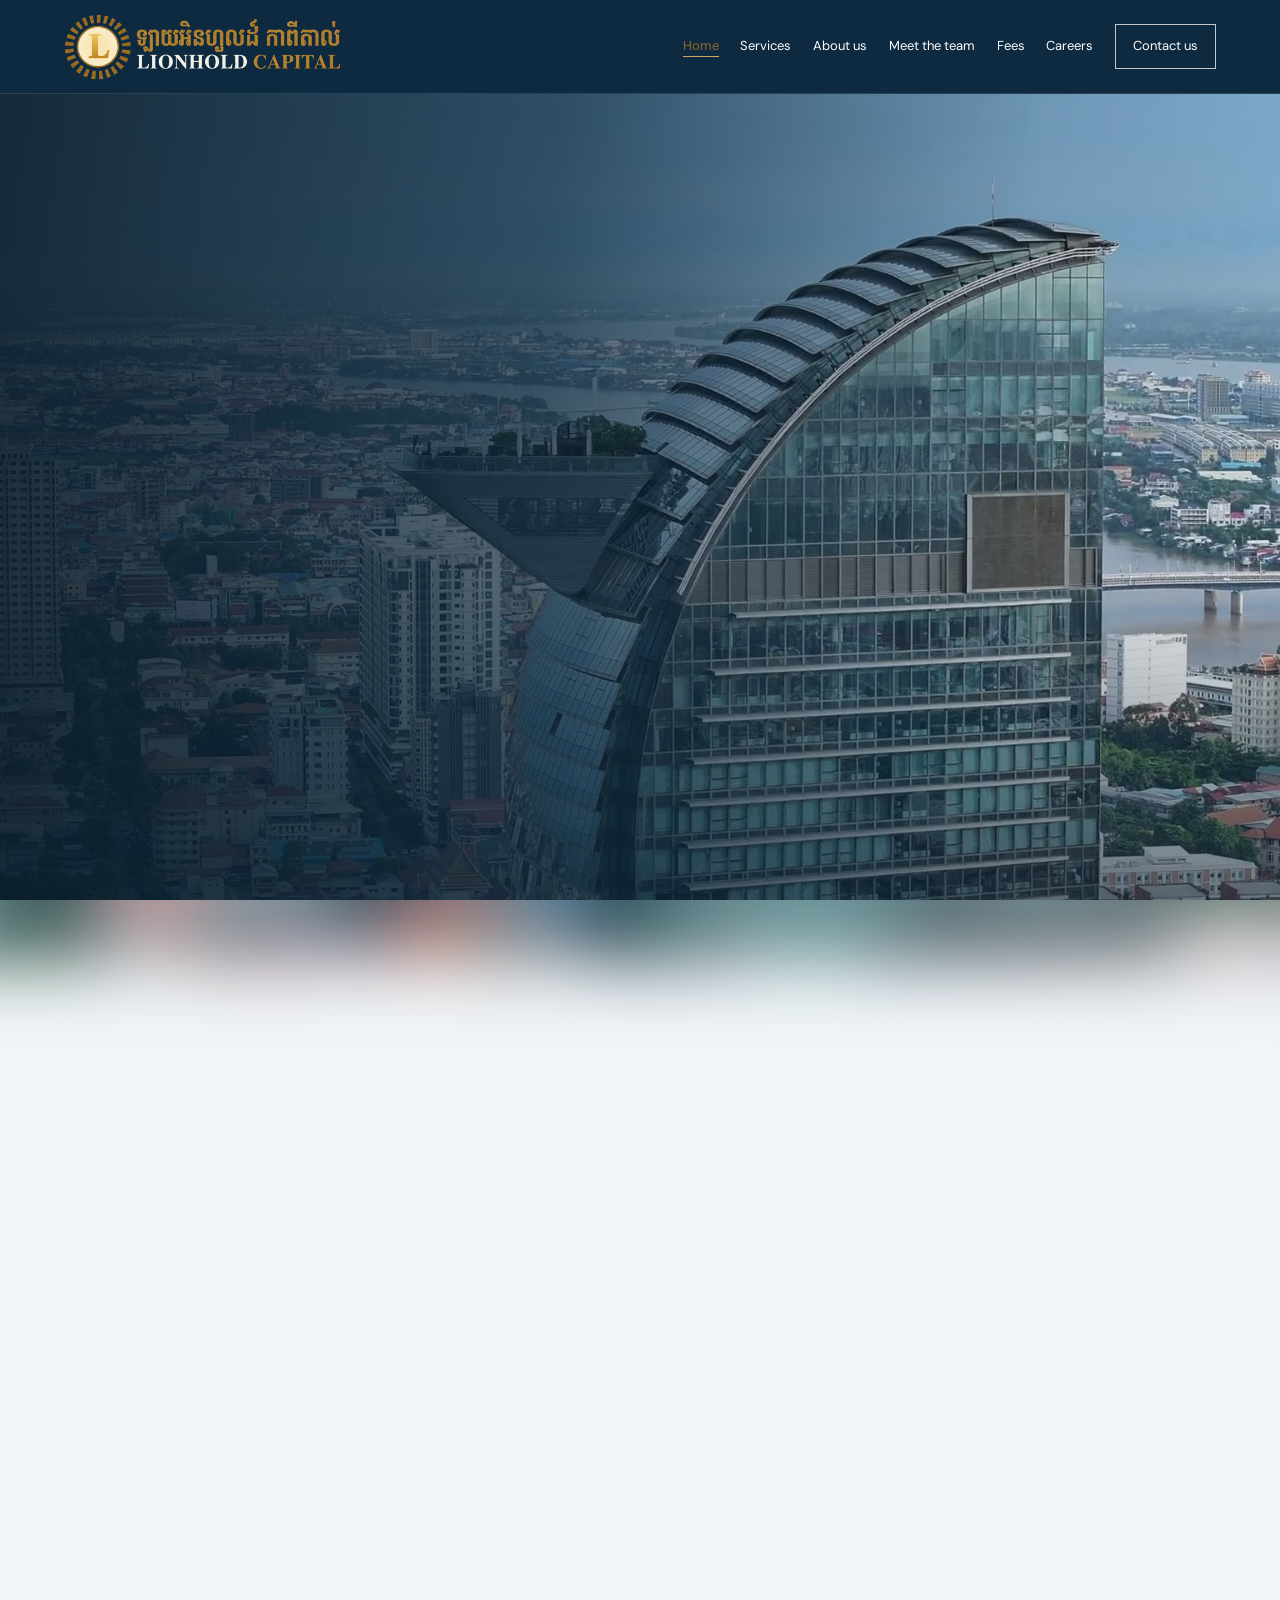
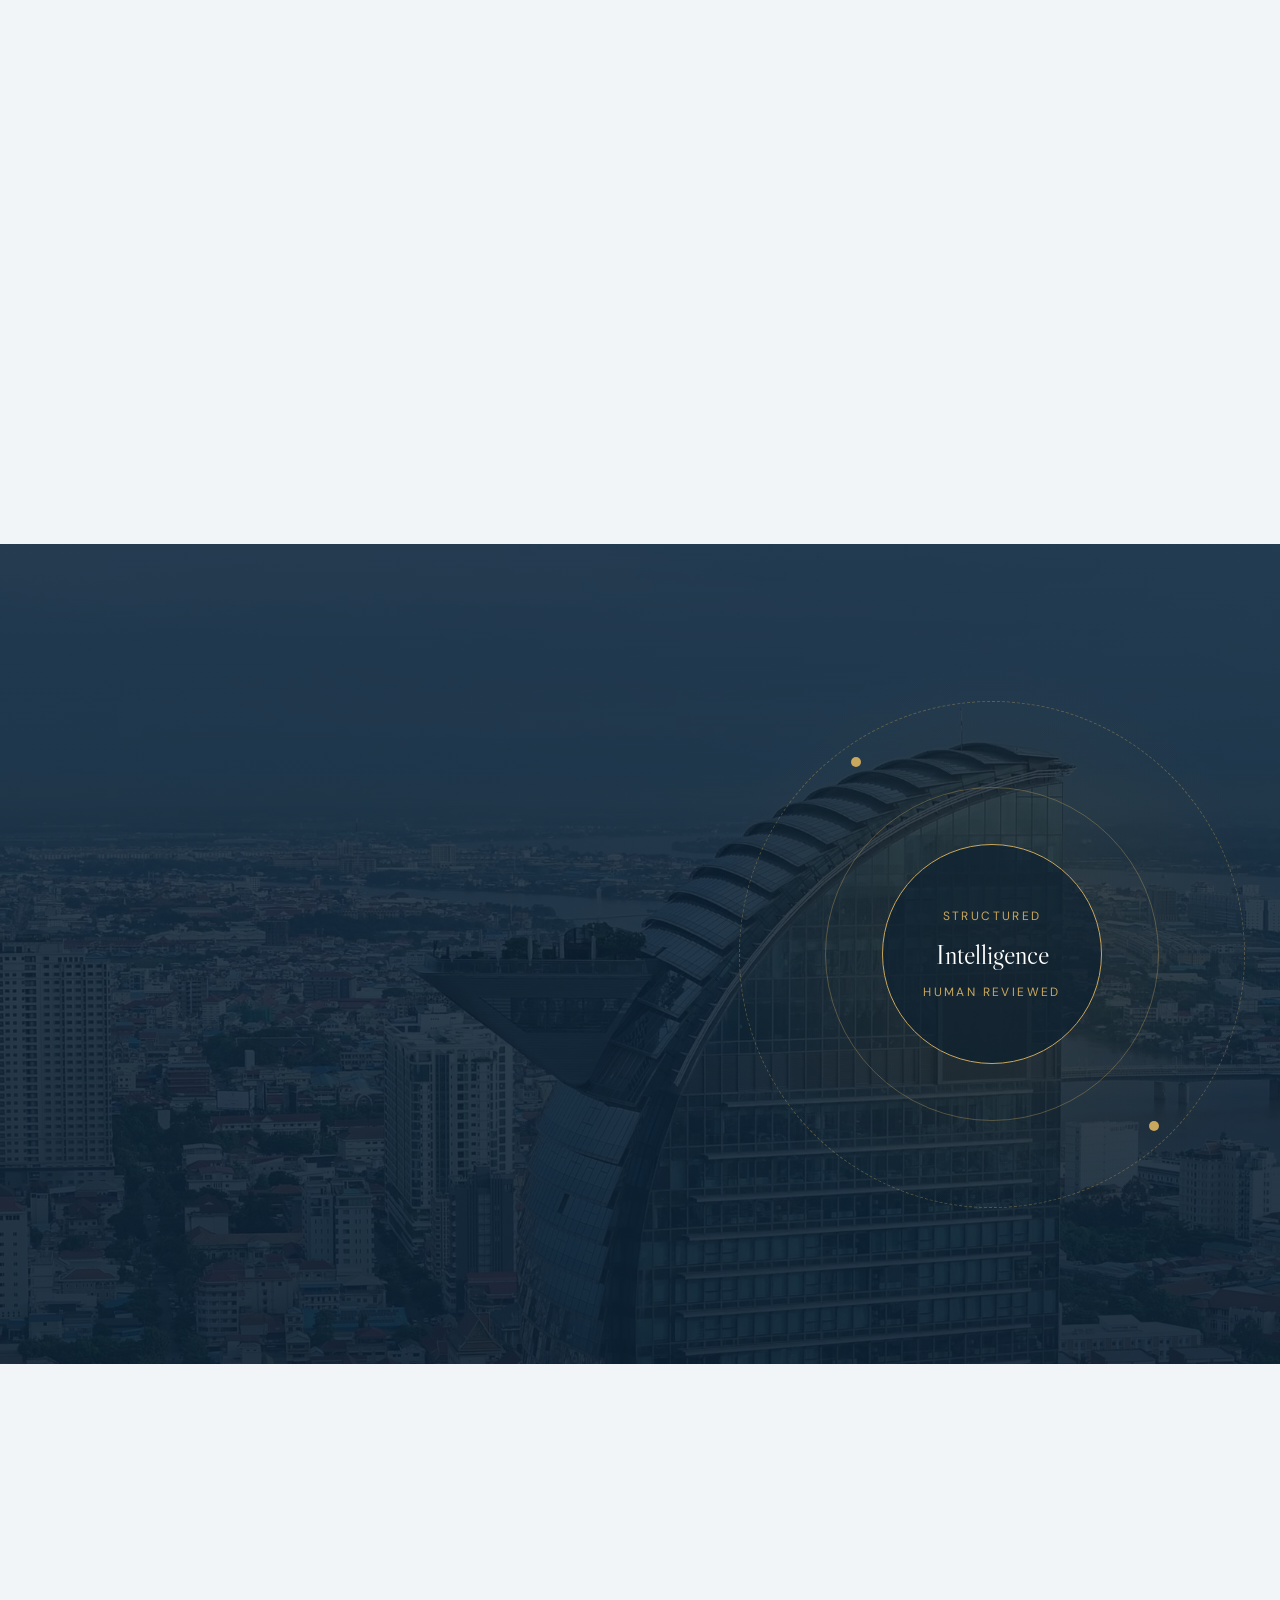
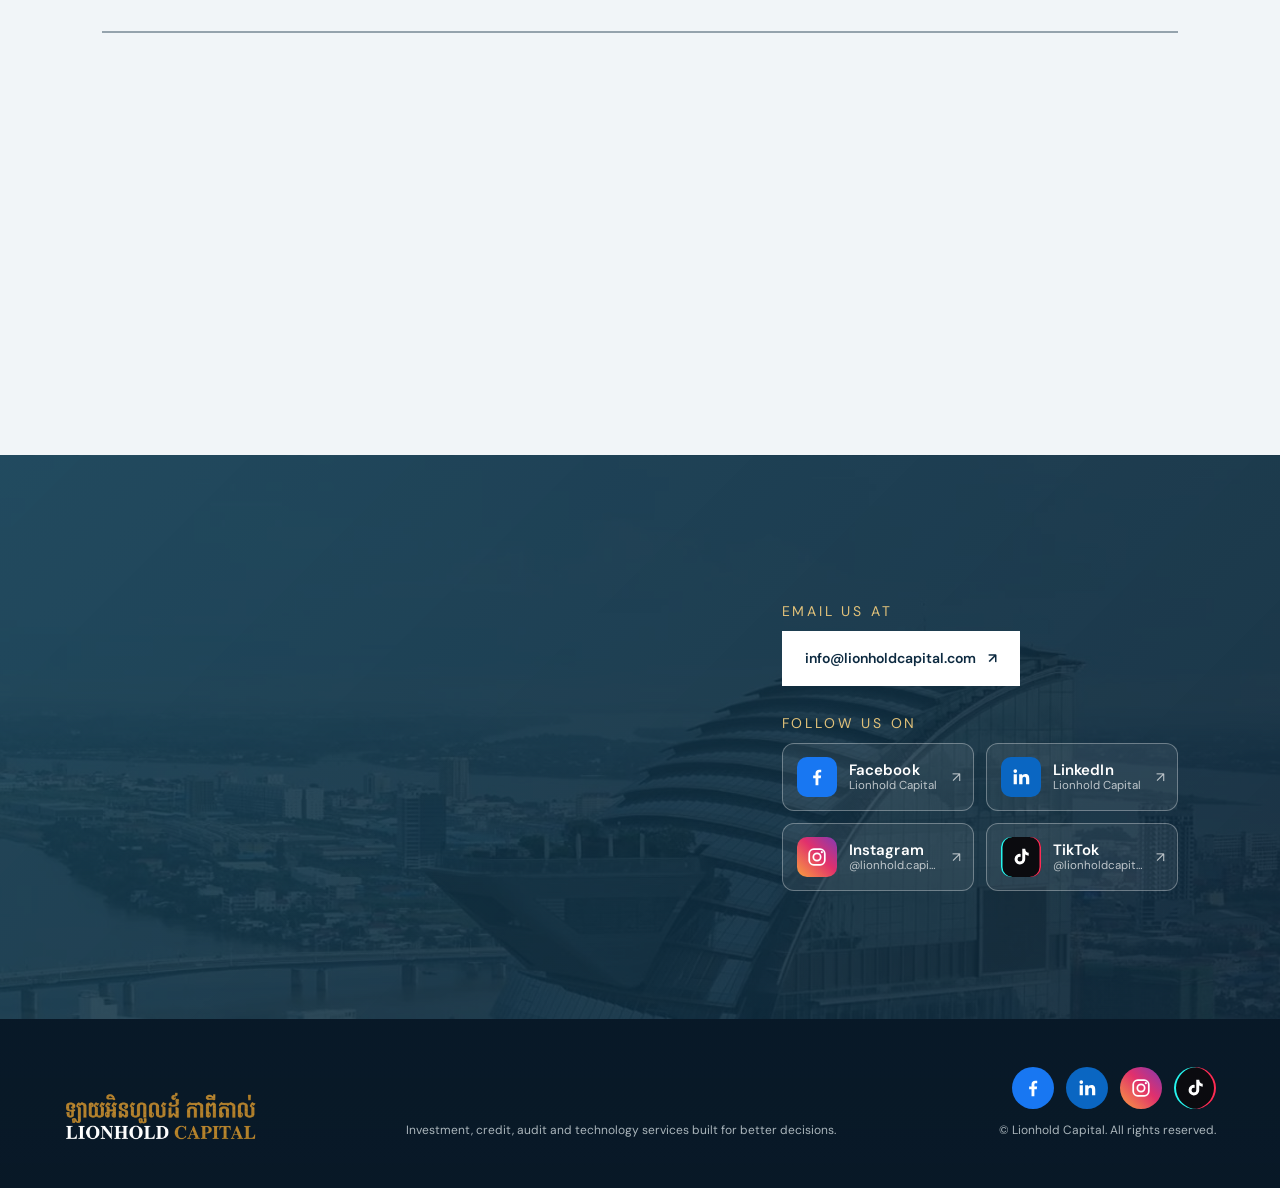
==== commit f1aba9cc: "Social order: Facebook, LinkedIn, Instagram, TikTok Co-Authored-By: Claude Sonnet 5.5 <noreply@anthr" ====
--- a/index.html
+++ b/index.html
@@ -12,7 +12,7 @@
   <link rel="preconnect" href="https://fonts.googleapis.com">
   <link rel="preconnect" href="https://fonts.gstatic.com" crossorigin>
   <link href="https://fonts.googleapis.com/css2?family=DM+Sans:wght@400;500;600&family=Libre+Caslon+Display&display=swap" rel="stylesheet">
-  <link rel="stylesheet" href="styles.css?v=20261043">
+  <link rel="stylesheet" href="styles.css?v=20261044">
 </head>
 <body class="tinted" style="--photo:url(assets/hero-poster.jpg);--band1:url(assets/hero-poster.jpg);--band2:url(assets/hero-still-2.jpg);--foot:none">
   <header class="site-header" id="top">
@@ -103,7 +103,7 @@
       </div>
       <div class="contact-actions">
         <div class="contact-action"><span class="contact-label">Email us at</span><a class="button contact-email" href="mailto:info@lionholdcapital.com">info@lionholdcapital.com <span aria-hidden="true">↗</span></a></div>
-        <div class="contact-action"><span class="contact-label">Follow us on</span><div class="contact-social"><a class="social-card social-linkedin" href="https://www.linkedin.com/company/lionholdcapital/" target="_blank" rel="noopener noreferrer" aria-label="Lionhold Capital on LinkedIn"><span class="social-icon"><svg viewBox="0 0 24 24" width="22" height="22" aria-hidden="true" focusable="false"><path fill="currentColor" d="M4 9h3.5v11H4zM5.75 3.5a2 2 0 110 4 2 2 0 010-4zM10 9h3.3v1.5c.5-.9 1.7-1.8 3.4-1.8 3.4 0 4.3 2.2 4.3 5.2V20h-3.5v-5.3c0-1.3 0-2.9-1.8-2.9s-2.1 1.4-2.1 2.8V20H10z"/></svg></span><span class="social-text"><b>LinkedIn</b><small>Lionhold Capital</small></span><span class="social-arrow" aria-hidden="true">↗</span></a><a class="social-card social-facebook" href="https://www.facebook.com/profile.php?id=61595010042443" target="_blank" rel="noopener noreferrer" aria-label="Lionhold Capital on Facebook"><span class="social-icon"><svg viewBox="0 0 24 24" width="22" height="22" aria-hidden="true" focusable="false"><path fill="currentColor" d="M13.5 21v-7.6h2.6l.4-3.1h-3V8.4c0-.9.3-1.5 1.5-1.5h1.6V4.1c-.3 0-1.2-.1-2.3-.1-2.3 0-3.9 1.4-3.9 4v2.3H7.8v3.1h2.6V21z"/></svg></span><span class="social-text"><b>Facebook</b><small>Lionhold Capital</small></span><span class="social-arrow" aria-hidden="true">↗</span></a><a class="social-card social-instagram" href="https://www.instagram.com/lionhold.capital/" target="_blank" rel="noopener noreferrer" aria-label="Lionhold Capital on Instagram"><span class="social-icon"><svg viewBox="0 0 24 24" width="22" height="22" aria-hidden="true" focusable="false"><rect x="3.5" y="3.5" width="17" height="17" rx="5" fill="none" stroke="currentColor" stroke-width="1.9"/><circle cx="12" cy="12" r="4" fill="none" stroke="currentColor" stroke-width="1.9"/><circle cx="17.3" cy="6.7" r="1.2" fill="currentColor"/></svg></span><span class="social-text"><b>Instagram</b><small>@lionhold.capital</small></span><span class="social-arrow" aria-hidden="true">↗</span></a><a class="social-card social-tiktok" href="https://www.tiktok.com/@lionholdcapital.kh" target="_blank" rel="noopener noreferrer" aria-label="Lionhold Capital on TikTok"><span class="social-icon"><svg viewBox="0 0 24 24" width="22" height="22" aria-hidden="true" focusable="false"><path fill="currentColor" d="M16.6 3h-3.2v11.4a2.6 2.6 0 11-2.6-2.6c.3 0 .5 0 .8.1V8.6a5.8 5.8 0 105 5.8V9.3c1.1.8 2.4 1.3 3.8 1.3V7.4c-2.1-.1-3.6-1.7-3.8-4.4z"/></svg></span><span class="social-text"><b>TikTok</b><small>@lionholdcapital.kh</small></span><span class="social-arrow" aria-hidden="true">↗</span></a></div></div>
+        <div class="contact-action"><span class="contact-label">Follow us on</span><div class="contact-social"><a class="social-card social-facebook" href="https://www.facebook.com/profile.php?id=61595010042443" target="_blank" rel="noopener noreferrer" aria-label="Lionhold Capital on Facebook"><span class="social-icon"><svg viewBox="0 0 24 24" width="22" height="22" aria-hidden="true" focusable="false"><path fill="currentColor" d="M13.5 21v-7.6h2.6l.4-3.1h-3V8.4c0-.9.3-1.5 1.5-1.5h1.6V4.1c-.3 0-1.2-.1-2.3-.1-2.3 0-3.9 1.4-3.9 4v2.3H7.8v3.1h2.6V21z"/></svg></span><span class="social-text"><b>Facebook</b><small>Lionhold Capital</small></span><span class="social-arrow" aria-hidden="true">↗</span></a><a class="social-card social-linkedin" href="https://www.linkedin.com/company/lionholdcapital/" target="_blank" rel="noopener noreferrer" aria-label="Lionhold Capital on LinkedIn"><span class="social-icon"><svg viewBox="0 0 24 24" width="22" height="22" aria-hidden="true" focusable="false"><path fill="currentColor" d="M4 9h3.5v11H4zM5.75 3.5a2 2 0 110 4 2 2 0 010-4zM10 9h3.3v1.5c.5-.9 1.7-1.8 3.4-1.8 3.4 0 4.3 2.2 4.3 5.2V20h-3.5v-5.3c0-1.3 0-2.9-1.8-2.9s-2.1 1.4-2.1 2.8V20H10z"/></svg></span><span class="social-text"><b>LinkedIn</b><small>Lionhold Capital</small></span><span class="social-arrow" aria-hidden="true">↗</span></a><a class="social-card social-instagram" href="https://www.instagram.com/lionhold.capital/" target="_blank" rel="noopener noreferrer" aria-label="Lionhold Capital on Instagram"><span class="social-icon"><svg viewBox="0 0 24 24" width="22" height="22" aria-hidden="true" focusable="false"><rect x="3.5" y="3.5" width="17" height="17" rx="5" fill="none" stroke="currentColor" stroke-width="1.9"/><circle cx="12" cy="12" r="4" fill="none" stroke="currentColor" stroke-width="1.9"/><circle cx="17.3" cy="6.7" r="1.2" fill="currentColor"/></svg></span><span class="social-text"><b>Instagram</b><small>@lionhold.capital</small></span><span class="social-arrow" aria-hidden="true">↗</span></a><a class="social-card social-tiktok" href="https://www.tiktok.com/@lionholdcapital.kh" target="_blank" rel="noopener noreferrer" aria-label="Lionhold Capital on TikTok"><span class="social-icon"><svg viewBox="0 0 24 24" width="22" height="22" aria-hidden="true" focusable="false"><path fill="currentColor" d="M16.6 3h-3.2v11.4a2.6 2.6 0 11-2.6-2.6c.3 0 .5 0 .8.1V8.6a5.8 5.8 0 105 5.8V9.3c1.1.8 2.4 1.3 3.8 1.3V7.4c-2.1-.1-3.6-1.7-3.8-4.4z"/></svg></span><span class="social-text"><b>TikTok</b><small>@lionholdcapital.kh</small></span><span class="social-arrow" aria-hidden="true">↗</span></a></div></div>
       </div>
     </section>
   </main>
@@ -111,7 +111,7 @@
   <footer>
     <div class="footer-brand"><img class="footer-wordmark" src="assets/lionhold-wordmark-light.png?v=2" alt="Lionhold Capital" width="640" height="160"></div>
     <p>Investment, credit, audit and technology services built for better decisions.</p>
-    <div class="footer-meta"><div class="footer-social"><a class="social-dot social-linkedin" href="https://www.linkedin.com/company/lionholdcapital/" target="_blank" rel="noopener noreferrer" aria-label="Lionhold Capital on LinkedIn" title="LinkedIn"><svg viewBox="0 0 24 24" width="22" height="22" aria-hidden="true" focusable="false"><path fill="currentColor" d="M4 9h3.5v11H4zM5.75 3.5a2 2 0 110 4 2 2 0 010-4zM10 9h3.3v1.5c.5-.9 1.7-1.8 3.4-1.8 3.4 0 4.3 2.2 4.3 5.2V20h-3.5v-5.3c0-1.3 0-2.9-1.8-2.9s-2.1 1.4-2.1 2.8V20H10z"/></svg></a><a class="social-dot social-facebook" href="https://www.facebook.com/profile.php?id=61595010042443" target="_blank" rel="noopener noreferrer" aria-label="Lionhold Capital on Facebook" title="Facebook"><svg viewBox="0 0 24 24" width="22" height="22" aria-hidden="true" focusable="false"><path fill="currentColor" d="M13.5 21v-7.6h2.6l.4-3.1h-3V8.4c0-.9.3-1.5 1.5-1.5h1.6V4.1c-.3 0-1.2-.1-2.3-.1-2.3 0-3.9 1.4-3.9 4v2.3H7.8v3.1h2.6V21z"/></svg></a><a class="social-dot social-instagram" href="https://www.instagram.com/lionhold.capital/" target="_blank" rel="noopener noreferrer" aria-label="Lionhold Capital on Instagram" title="Instagram"><svg viewBox="0 0 24 24" width="22" height="22" aria-hidden="true" focusable="false"><rect x="3.5" y="3.5" width="17" height="17" rx="5" fill="none" stroke="currentColor" stroke-width="1.9"/><circle cx="12" cy="12" r="4" fill="none" stroke="currentColor" stroke-width="1.9"/><circle cx="17.3" cy="6.7" r="1.2" fill="currentColor"/></svg></a><a class="social-dot social-tiktok" href="https://www.tiktok.com/@lionholdcapital.kh" target="_blank" rel="noopener noreferrer" aria-label="Lionhold Capital on TikTok" title="TikTok"><svg viewBox="0 0 24 24" width="22" height="22" aria-hidden="true" focusable="false"><path fill="currentColor" d="M16.6 3h-3.2v11.4a2.6 2.6 0 11-2.6-2.6c.3 0 .5 0 .8.1V8.6a5.8 5.8 0 105 5.8V9.3c1.1.8 2.4 1.3 3.8 1.3V7.4c-2.1-.1-3.6-1.7-3.8-4.4z"/></svg></a></div><p>© <span id="year"></span> Lionhold Capital. All rights reserved.</p></div>
+    <div class="footer-meta"><div class="footer-social"><a class="social-dot social-facebook" href="https://www.facebook.com/profile.php?id=61595010042443" target="_blank" rel="noopener noreferrer" aria-label="Lionhold Capital on Facebook" title="Facebook"><svg viewBox="0 0 24 24" width="22" height="22" aria-hidden="true" focusable="false"><path fill="currentColor" d="M13.5 21v-7.6h2.6l.4-3.1h-3V8.4c0-.9.3-1.5 1.5-1.5h1.6V4.1c-.3 0-1.2-.1-2.3-.1-2.3 0-3.9 1.4-3.9 4v2.3H7.8v3.1h2.6V21z"/></svg></a><a class="social-dot social-linkedin" href="https://www.linkedin.com/company/lionholdcapital/" target="_blank" rel="noopener noreferrer" aria-label="Lionhold Capital on LinkedIn" title="LinkedIn"><svg viewBox="0 0 24 24" width="22" height="22" aria-hidden="true" focusable="false"><path fill="currentColor" d="M4 9h3.5v11H4zM5.75 3.5a2 2 0 110 4 2 2 0 010-4zM10 9h3.3v1.5c.5-.9 1.7-1.8 3.4-1.8 3.4 0 4.3 2.2 4.3 5.2V20h-3.5v-5.3c0-1.3 0-2.9-1.8-2.9s-2.1 1.4-2.1 2.8V20H10z"/></svg></a><a class="social-dot social-instagram" href="https://www.instagram.com/lionhold.capital/" target="_blank" rel="noopener noreferrer" aria-label="Lionhold Capital on Instagram" title="Instagram"><svg viewBox="0 0 24 24" width="22" height="22" aria-hidden="true" focusable="false"><rect x="3.5" y="3.5" width="17" height="17" rx="5" fill="none" stroke="currentColor" stroke-width="1.9"/><circle cx="12" cy="12" r="4" fill="none" stroke="currentColor" stroke-width="1.9"/><circle cx="17.3" cy="6.7" r="1.2" fill="currentColor"/></svg></a><a class="social-dot social-tiktok" href="https://www.tiktok.com/@lionholdcapital.kh" target="_blank" rel="noopener noreferrer" aria-label="Lionhold Capital on TikTok" title="TikTok"><svg viewBox="0 0 24 24" width="22" height="22" aria-hidden="true" focusable="false"><path fill="currentColor" d="M16.6 3h-3.2v11.4a2.6 2.6 0 11-2.6-2.6c.3 0 .5 0 .8.1V8.6a5.8 5.8 0 105 5.8V9.3c1.1.8 2.4 1.3 3.8 1.3V7.4c-2.1-.1-3.6-1.7-3.8-4.4z"/></svg></a></div><p>© <span id="year"></span> Lionhold Capital. All rights reserved.</p></div>
   </footer>
   <script src="script.js?v=20261016"></script>
 </body>
--- a/styles.css
+++ b/styles.css
@@ -264,3 +264,4 @@
 .social-dot.social-instagram{background:linear-gradient(45deg,#f9a03f,#e1306c 55%,#833ab4)}
 .social-dot.social-tiktok{background:#0b0b0f;box-shadow:inset 2px 0 0 #25f4ee,inset -2px 0 0 #fe2c55}
 .social-dot:hover{filter:brightness(1.15);color:#fff!important;transform:translateY(-2px)}
+.social-card{gap:12px;padding:13px 12px 13px 14px}.social-text small{font-size:11.5px}.social-arrow{font-size:14px}
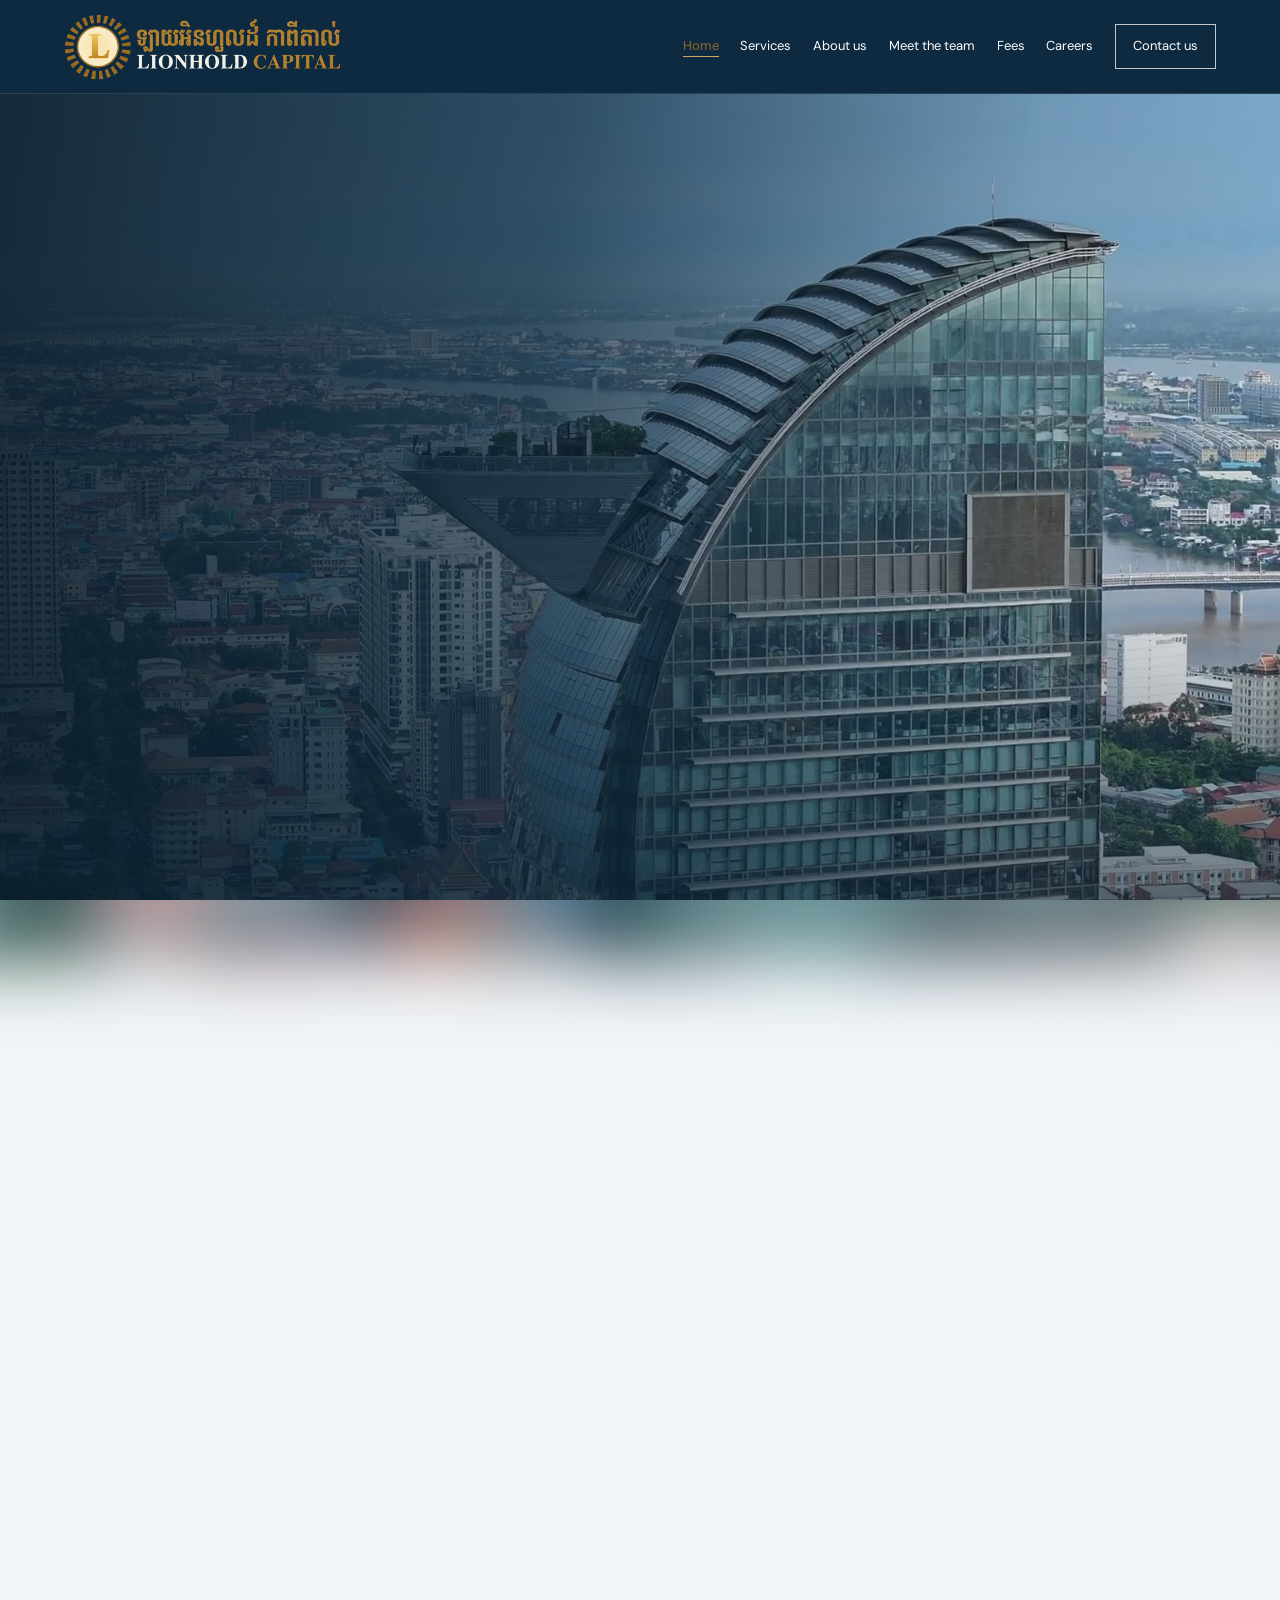
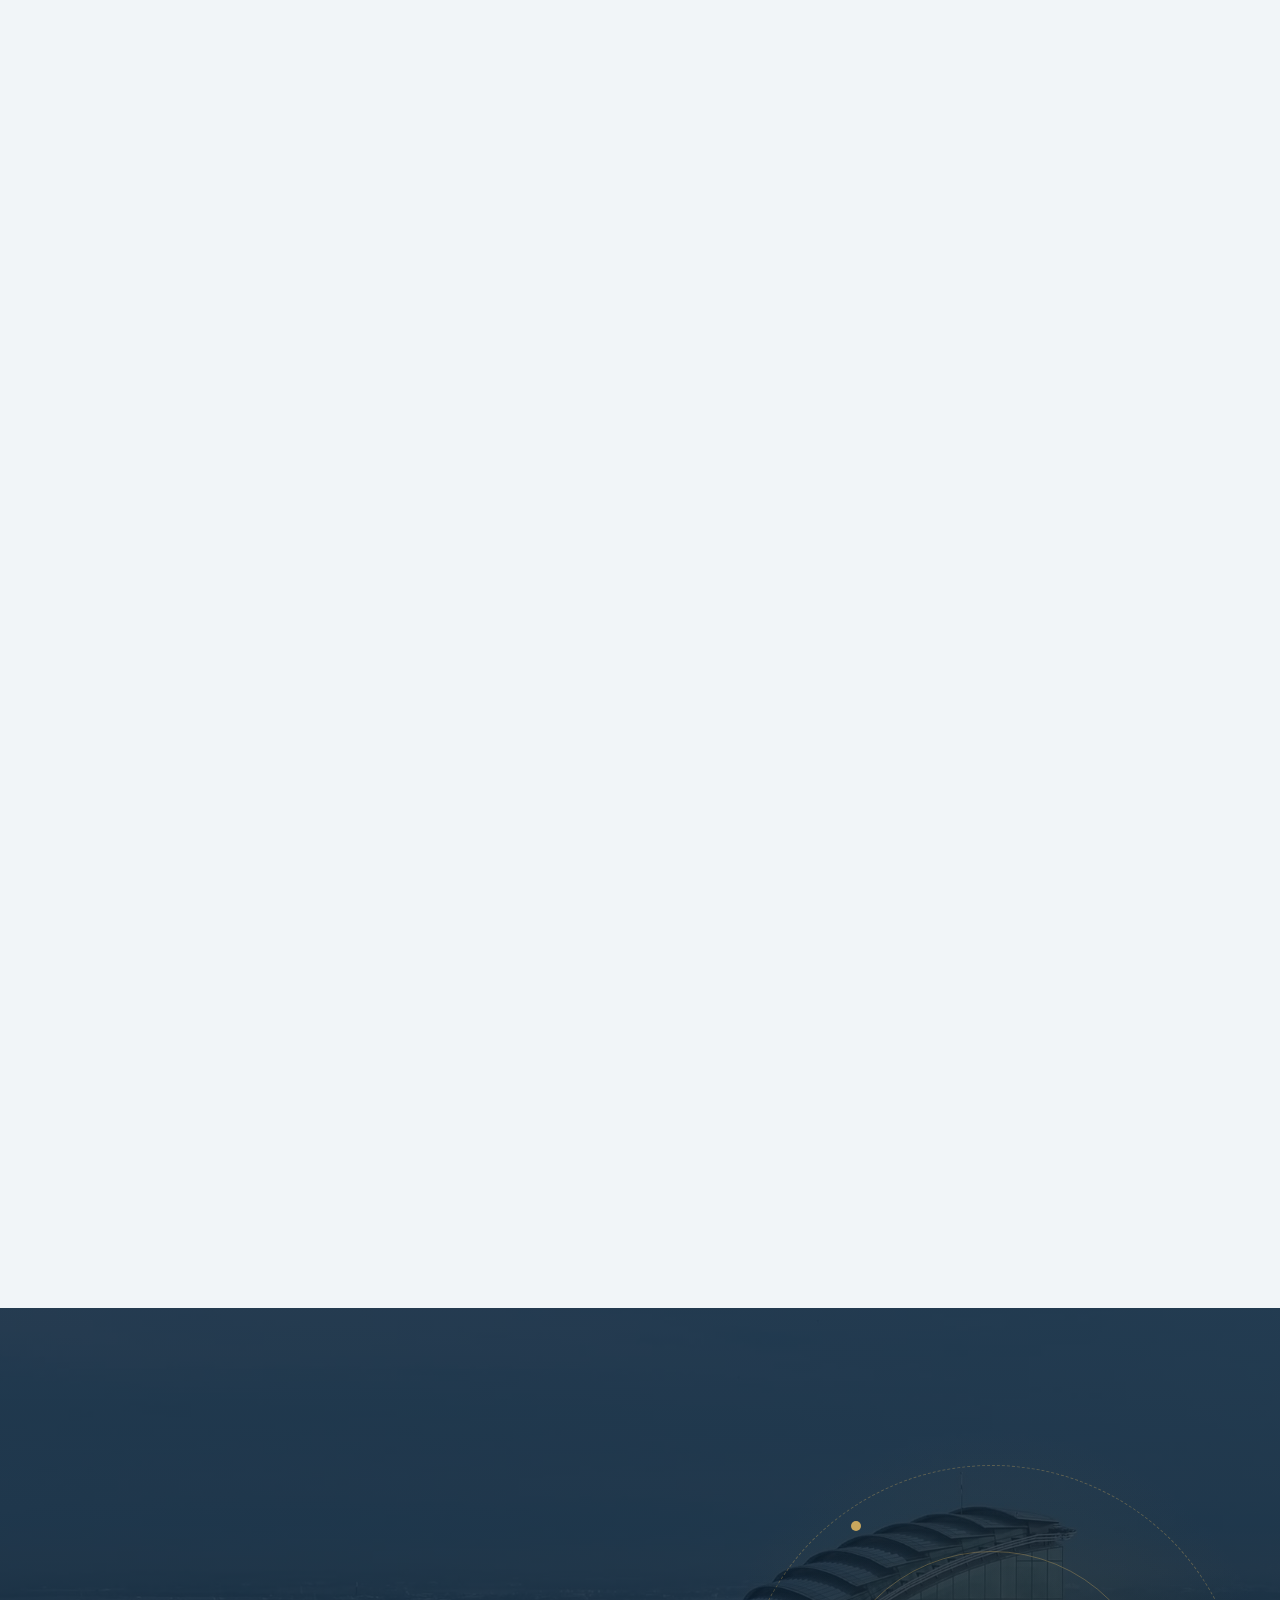
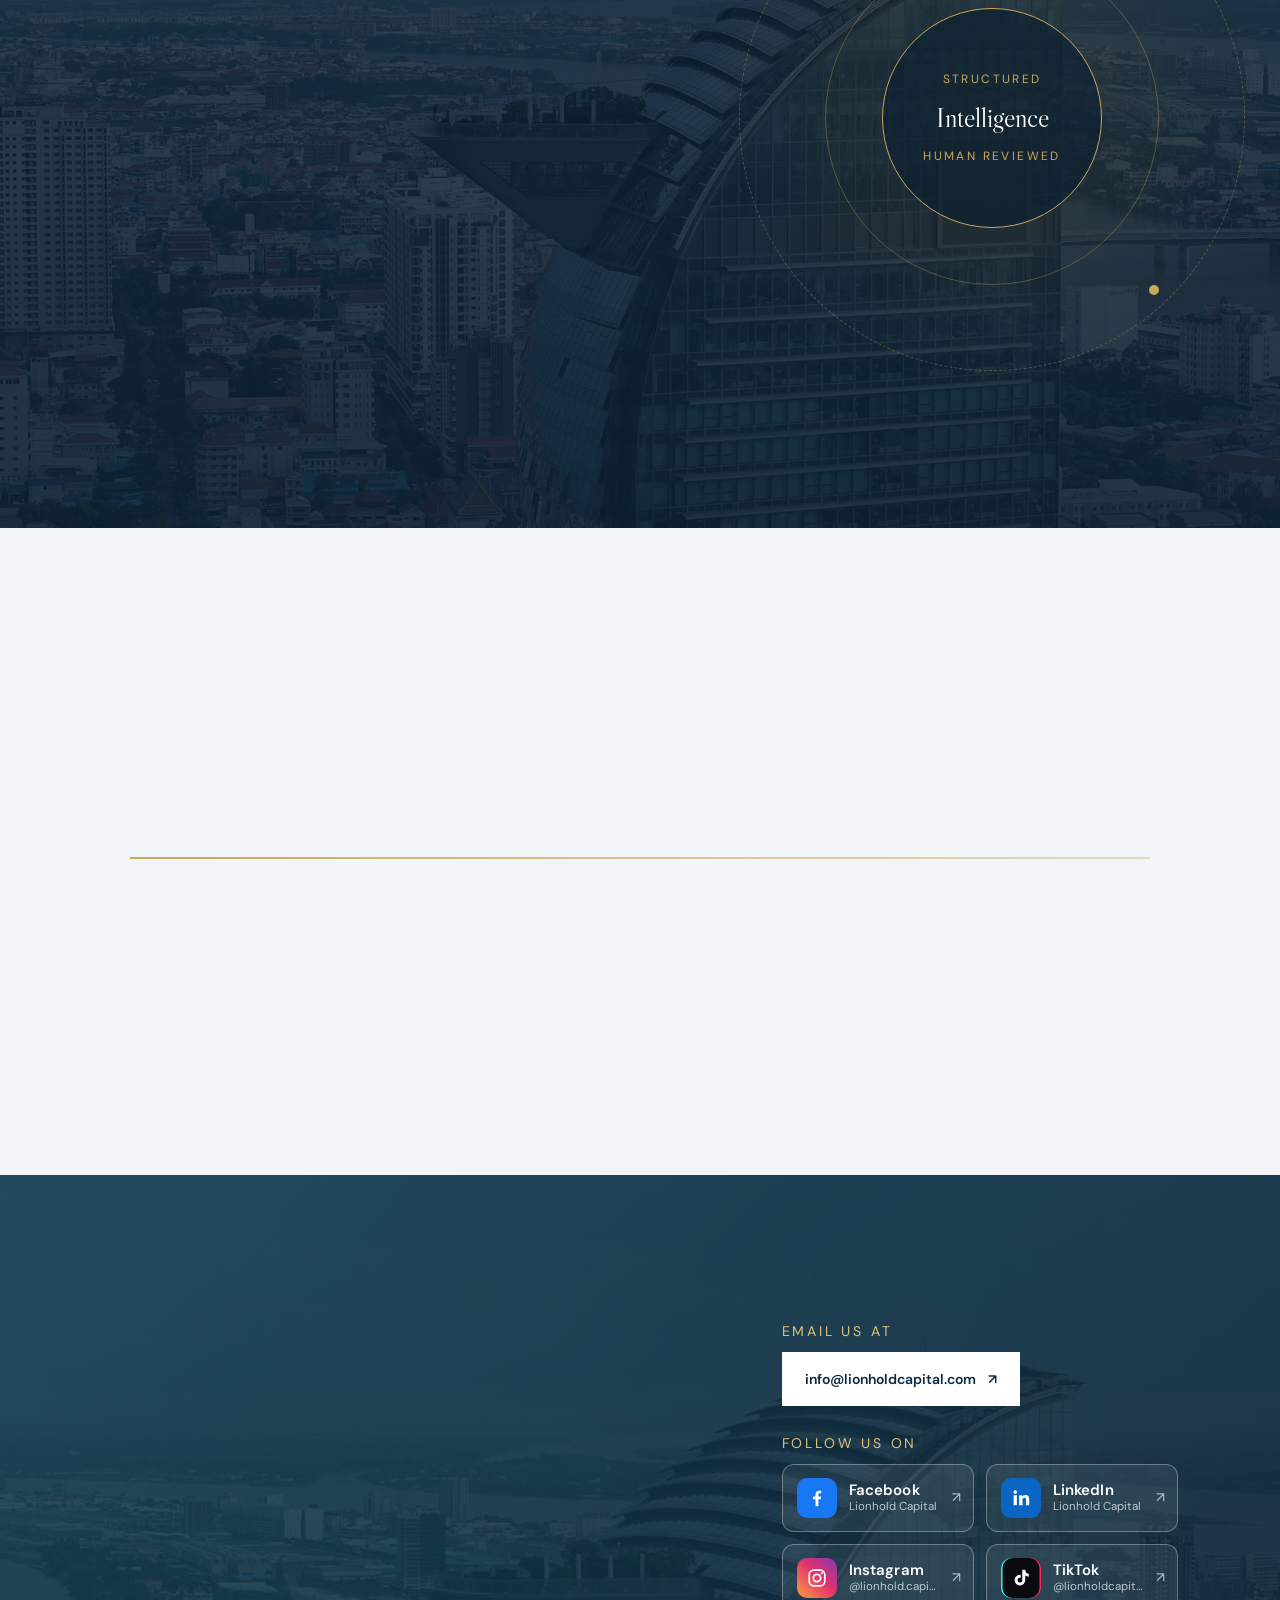
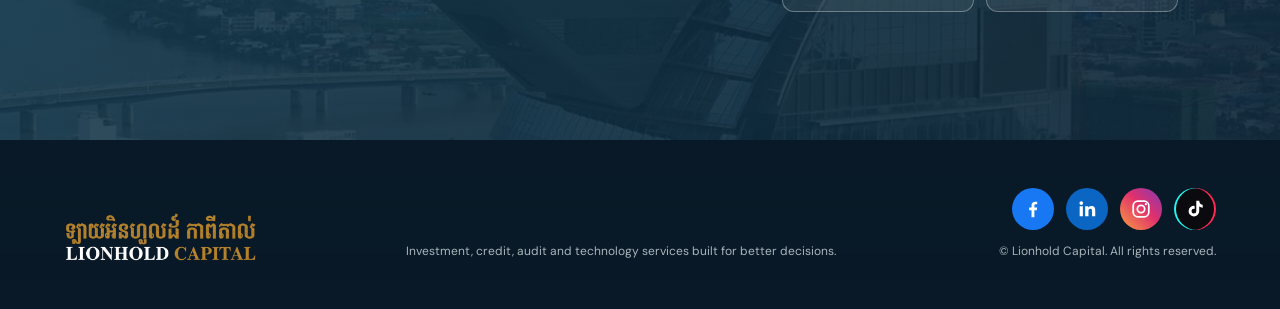
==== commit 15ce13ba: "Home: services at a glance cards and approach timeline (preview, not pushed) Co-Authored-By: Claude " ====
--- a/index.html
+++ b/index.html
@@ -12,9 +12,9 @@
   <link rel="preconnect" href="https://fonts.googleapis.com">
   <link rel="preconnect" href="https://fonts.gstatic.com" crossorigin>
   <link href="https://fonts.googleapis.com/css2?family=DM+Sans:wght@400;500;600&family=Libre+Caslon+Display&display=swap" rel="stylesheet">
-  <link rel="stylesheet" href="styles.css?v=20261044">
+  <link rel="stylesheet" href="styles.css?v=20261045">
 </head>
-<body class="tinted" style="--photo:url(assets/hero-poster.jpg);--band1:url(assets/hero-poster.jpg);--band2:url(assets/hero-still-2.jpg);--foot:none">
+<body class="tinted home" style="--photo:url(assets/hero-poster.jpg);--band1:url(assets/hero-poster.jpg);--band2:url(assets/hero-still-2.jpg);--foot:none">
   <header class="site-header" id="top">
     <a class="brand" href="#top" aria-label="Lionhold Capital home">
       <img class="brand-lockup" src="assets/lionhold-lockup-light.png?v=3" alt="" width="1000" height="238">
@@ -60,10 +60,9 @@
         <p class="section-kicker">Our services</p>
         <h2 id="services-intro-title">Structured advisory across investment, private clients, audit, credit and technology.</h2>
       </div>
-      <div class="services-intro-copy reveal">
-        <p>From investment advisory and commercial due diligence to company formation, succession planning, credit assessment and AI scaling, Lionhold helps organisations move from analysis to confident execution.</p>
-        <a class="button button-primary" href="services.html">View all services <span aria-hidden="true">→</span></a>
-      </div>
+      <p class="glance-lead reveal">From investment advisory and commercial due diligence to company formation, succession planning, credit assessment and AI scaling, Lionhold helps organisations move from analysis to confident execution.</p>
+      <div class="glance-grid"><a class="glance-card reveal" href="services.html#investment-services-title"><span class="glance-no">01</span><h3>Investment services</h3><ul><li><svg viewBox="0 0 18 18" aria-hidden="true"><path d="M5 9.4l2.6 2.6L13 6.4"/></svg>Investment management</li><li><svg viewBox="0 0 18 18" aria-hidden="true"><path d="M5 9.4l2.6 2.6L13 6.4"/></svg>Investing into Cambodia</li><li><svg viewBox="0 0 18 18" aria-hidden="true"><path d="M5 9.4l2.6 2.6L13 6.4"/></svg>Deal advisory and investment matching</li></ul><span class="glance-more">Explore <i aria-hidden="true">→</i></span></a><a class="glance-card reveal" href="services.html#private-client-title"><span class="glance-no">02</span><h3>Private client advisory</h3><ul><li><svg viewBox="0 0 18 18" aria-hidden="true"><path d="M5 9.4l2.6 2.6L13 6.4"/></svg>Succession planning</li><li><svg viewBox="0 0 18 18" aria-hidden="true"><path d="M5 9.4l2.6 2.6L13 6.4"/></svg>Business sale advisory</li><li><svg viewBox="0 0 18 18" aria-hidden="true"><path d="M5 9.4l2.6 2.6L13 6.4"/></svg>Company formation in Cambodia</li></ul><span class="glance-more">Explore <i aria-hidden="true">→</i></span></a><a class="glance-card reveal" href="services.html#audit-services-title"><span class="glance-no">03</span><h3>Audit services</h3><ul><li><svg viewBox="0 0 18 18" aria-hidden="true"><path d="M5 9.4l2.6 2.6L13 6.4"/></svg>Contract verification</li><li><svg viewBox="0 0 18 18" aria-hidden="true"><path d="M5 9.4l2.6 2.6L13 6.4"/></svg>Asset and title verification</li><li><svg viewBox="0 0 18 18" aria-hidden="true"><path d="M5 9.4l2.6 2.6L13 6.4"/></svg>Financial review and due diligence</li></ul><span class="glance-more">Explore <i aria-hidden="true">→</i></span></a><a class="glance-card reveal" href="services.html#credit-services-title"><span class="glance-no">04</span><h3>Credit services</h3><ul><li><svg viewBox="0 0 18 18" aria-hidden="true"><path d="M5 9.4l2.6 2.6L13 6.4"/></svg>Loan applications</li><li><svg viewBox="0 0 18 18" aria-hidden="true"><path d="M5 9.4l2.6 2.6L13 6.4"/></svg>Credit risk assessment</li><li><svg viewBox="0 0 18 18" aria-hidden="true"><path d="M5 9.4l2.6 2.6L13 6.4"/></svg>Financing and lender matching</li></ul><span class="glance-more">Explore <i aria-hidden="true">→</i></span></a><a class="glance-card reveal" href="services.html#technology-services-title"><span class="glance-no">05</span><h3>Technology services</h3><ul><li><svg viewBox="0 0 18 18" aria-hidden="true"><path d="M5 9.4l2.6 2.6L13 6.4"/></svg>AI scaling</li><li><svg viewBox="0 0 18 18" aria-hidden="true"><path d="M5 9.4l2.6 2.6L13 6.4"/></svg>Website design</li><li><svg viewBox="0 0 18 18" aria-hidden="true"><path d="M5 9.4l2.6 2.6L13 6.4"/></svg>Marketing</li></ul><span class="glance-more">Explore <i aria-hidden="true">→</i></span></a></div>
+      <div class="glance-cta reveal"><a class="button button-primary" href="services.html">View all services <span aria-hidden="true">→</span></a></div>
     </section>
 
     <section class="technology" id="technology" aria-labelledby="technology-title">
@@ -87,7 +86,7 @@
 
     <section class="approach section-pad" id="approach" aria-labelledby="approach-title">
       <div class="section-heading reveal"><p class="section-kicker">Our approach</p><h2 id="approach-title">Evidence before action.</h2></div>
-      <div class="approach-steps">
+      <div class="approach-steps home-journey">
         <article class="reveal"><span>01</span><h3>Understand</h3><p>We define the objective, decision criteria and full commercial context.</p></article>
         <article class="reveal"><span>02</span><h3>Verify</h3><p>We test the financials, counterparties, contracts and underlying assets.</p></article>
         <article class="reveal"><span>03</span><h3>Structure</h3><p>We shape the analysis, transaction or capital strategy around the evidence.</p></article>
--- a/styles.css
+++ b/styles.css
@@ -265,3 +265,52 @@
 .social-dot.social-tiktok{background:#0b0b0f;box-shadow:inset 2px 0 0 #25f4ee,inset -2px 0 0 #fe2c55}
 .social-dot:hover{filter:brightness(1.15);color:#fff!important;transform:translateY(-2px)}
 .social-card{gap:12px;padding:13px 12px 13px 14px}.social-text small{font-size:11.5px}.social-arrow{font-size:14px}
+/* ===== Services page: chapter layout (matches Lionhold Education) ===== */
+.svc .service-group:not(.technology-services){counter-reset:svc}
+.svc .financial-division{display:grid;grid-template-columns:.8fr 1.2fr;gap:0 clamp(30px,6vw,96px);align-items:start;padding:clamp(40px,5vw,70px) 0;margin-top:0;border-top:1px solid rgba(255,255,255,.0);counter-increment:svc;border-top:1px solid var(--line)}
+.svc .financial-division:first-of-type,.svc .section-heading+.financial-division{border-top:2px solid var(--line)}
+.svc .division-heading{display:block;grid-column:1;grid-row:1/span 4;margin:0;position:sticky;top:130px}
+.svc .division-heading p{display:none}
+.svc .division-heading:before{content:counter(svc,decimal-leading-zero);display:block;font-family:var(--serif);font-size:clamp(70px,8vw,120px);line-height:.85;color:#c9a85c;margin-bottom:16px}
+.svc .division-heading h3{margin:0;font-family:var(--serif);font-weight:400;font-size:clamp(32px,3.4vw,50px);line-height:1.05}
+.svc .financial-division .capability-grid{grid-column:2;grid-template-columns:1fr!important;gap:16px;border:0!important}
+.svc .capability-card{position:relative;min-height:0!important;padding:clamp(22px,2.6vw,34px) clamp(22px,2.6vw,34px) clamp(22px,2.6vw,34px) clamp(78px,7vw,96px)!important;border:1px solid var(--line)!important;border-radius:8px;background:rgba(255,255,255,.72)!important;-webkit-backdrop-filter:blur(6px);backdrop-filter:blur(6px);box-shadow:0 1px 0 rgba(255,255,255,.6) inset;transition:transform .25s,box-shadow .25s,border-color .25s}
+.svc .capability-card:hover{transform:translateY(-3px);box-shadow:0 18px 40px rgba(8,24,38,.14);border-color:#c9a85c!important}
+.svc .capability-card>span{position:absolute;left:clamp(20px,2.4vw,30px);top:clamp(22px,2.6vw,34px);width:42px;height:42px;border-radius:50%;display:grid;place-items:center;background:#0e2231;border:2px solid #c9a85c;color:#e2c27a!important;font-family:var(--serif);font-size:16px!important;letter-spacing:0!important;margin:0}
+.svc .capability-card h3{margin:2px 0 10px;font-size:clamp(23px,2.1vw,29px)}
+.svc .capability-card p{margin:0;font-size:16px;line-height:1.6}
+.svc .financial-division .audit-note{grid-column:2;margin:18px 0 0;padding:16px 20px;border-left:3px solid #c9a85c;background:rgba(255,255,255,.55);border-radius:0 6px 6px 0;font-size:14px}
+/* Technology: three raised cards on the dark band */
+.svc .service-grid-dark{grid-template-columns:repeat(3,1fr)!important;gap:clamp(16px,2.2vw,28px);border:0!important}
+.svc .service-grid-dark .capability-card{padding:clamp(26px,3vw,38px)!important;background:rgba(255,255,255,.07)!important;border-color:rgba(255,255,255,.22)!important;display:flex;flex-direction:column}
+.svc .service-grid-dark .capability-card>span{position:static;margin-bottom:22px;background:rgba(255,255,255,.08)}
+.svc .service-grid-dark .capability-card:hover{background:rgba(255,255,255,.12)!important;box-shadow:0 22px 50px rgba(0,0,0,.3)}
+@media(max-width:1000px){.svc .financial-division{grid-template-columns:1fr}.svc .division-heading{position:static;grid-row:auto;margin-bottom:26px}.svc .financial-division .capability-grid,.svc .financial-division .audit-note{grid-column:1}.svc .service-grid-dark{grid-template-columns:1fr!important}}
+@media(max-width:560px){.svc .capability-card{padding:78px 22px 24px!important}.svc .capability-card>span{top:22px;left:22px}}
+/* ===== Home: services at a glance + approach timeline ===== */
+.home .glance-lead{margin:0 0 clamp(28px,4vw,48px);padding-top:34px;border-top:2px solid var(--line);font-family:var(--serif);font-size:clamp(22px,2.2vw,32px);line-height:1.3;max-width:none;padding-right:clamp(0px,12vw,180px)}
+.glance-grid{display:grid;grid-template-columns:repeat(6,1fr);gap:clamp(14px,1.8vw,22px)}
+.glance-card{grid-column:span 2;position:relative;display:flex;flex-direction:column;padding:clamp(24px,2.6vw,34px);border:1px solid var(--line);border-radius:10px;background:rgba(255,255,255,.72);-webkit-backdrop-filter:blur(6px);backdrop-filter:blur(6px);transition:transform .25s,box-shadow .25s,border-color .25s}
+.glance-card:nth-child(n+4){grid-column:span 3}
+.glance-card:hover{transform:translateY(-4px);box-shadow:0 20px 44px rgba(8,24,38,.16);border-color:#c9a85c}
+.glance-no{width:44px;height:44px;border-radius:50%;display:grid;place-items:center;background:#0e2231;border:2px solid #c9a85c;color:#e2c27a;font-family:var(--serif);font-size:17px;margin-bottom:22px}
+.glance-card h3{margin:0 0 16px;font-family:var(--serif);font-weight:400;font-size:clamp(26px,2.4vw,34px);line-height:1.1}
+.glance-card ul{list-style:none;margin:0 0 24px;padding:0;display:grid;gap:11px}
+.glance-card li{position:relative;padding-left:30px;font-size:16px;line-height:1.45;color:#2f4452}
+.glance-card li svg{position:absolute;left:0;top:.18em;width:18px;height:18px;border-radius:50%;background:#c9a85c;fill:none;stroke:#0e2231;stroke-width:2;stroke-linecap:round;stroke-linejoin:round}
+.glance-more{margin-top:auto;font-size:13px;font-weight:600;letter-spacing:.14em;text-transform:uppercase;color:#8f6b24}
+.glance-more i{font-style:normal;display:inline-block;transition:transform .25s}
+.glance-card:hover .glance-more i{transform:translateX(5px)}
+.glance-cta{margin-top:clamp(28px,4vw,44px)}
+@media(max-width:1000px){.glance-grid{grid-template-columns:1fr 1fr}.glance-card,.glance-card:nth-child(n+4){grid-column:span 1}.glance-card:last-child{grid-column:1/-1}}
+@media(max-width:620px){.glance-grid{grid-template-columns:1fr}.glance-card:last-child{grid-column:auto}}
+/* approach as a timeline */
+body.tinted.home .home-journey{position:relative;display:grid;grid-template-columns:repeat(4,1fr);gap:clamp(14px,2vw,26px);border-top:0;padding-top:34px}
+body.tinted.home .home-journey:before{content:"";position:absolute;left:28px;right:28px;top:62px;height:2px;background:linear-gradient(90deg,#c9a85c,rgba(201,168,92,.35))}
+body.tinted.home .home-journey article{position:relative;padding:0 8px 0 0!important;border:0!important;background:transparent!important}
+body.tinted.home .home-journey article:first-child{padding-left:0!important}
+body.tinted.home .home-journey article>span{position:relative;z-index:1;display:grid;place-items:center;width:56px;height:56px;border-radius:50%;background:#0e2231;border:2px solid #c9a85c;color:#e2c27a;font-family:var(--serif);font-size:20px!important;letter-spacing:0;margin:0 0 26px;transition:transform .25s,box-shadow .25s}
+body.tinted.home .home-journey article:hover>span{transform:scale(1.1);box-shadow:0 0 0 7px rgba(201,168,92,.22)}
+body.tinted.home .home-journey h3{margin:0 0 10px;font-size:clamp(26px,2.4vw,34px)}
+body.tinted.home .home-journey p{margin:0;max-width:300px}
+@media(max-width:900px){body.tinted.home .home-journey{grid-template-columns:1fr;gap:0;padding-top:20px}body.tinted.home .home-journey:before{left:27px;right:auto;top:48px;bottom:48px;width:2px;height:auto;background:linear-gradient(180deg,#c9a85c,rgba(201,168,92,.35))}body.tinted.home .home-journey article{padding:0 0 34px 80px!important;border:0!important}body.tinted.home .home-journey article>span{position:absolute;left:0;top:0;margin:0}}
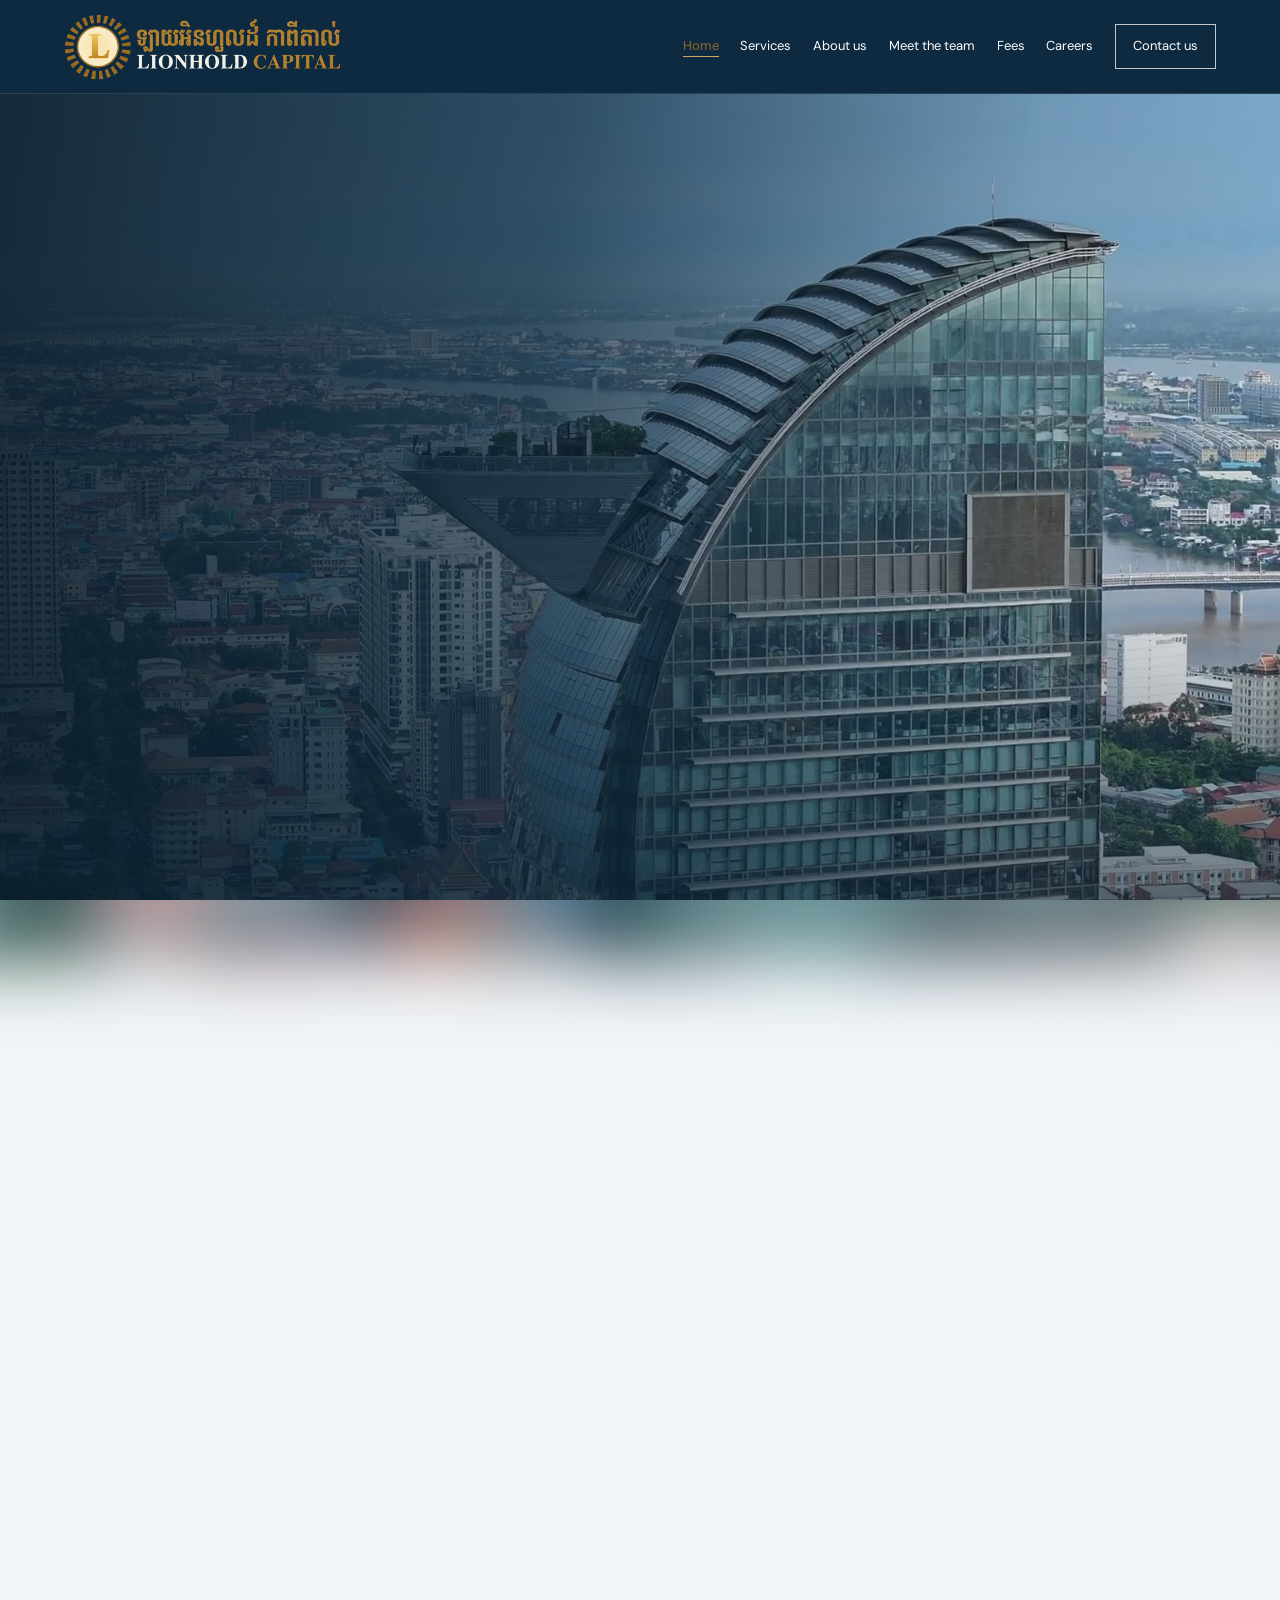
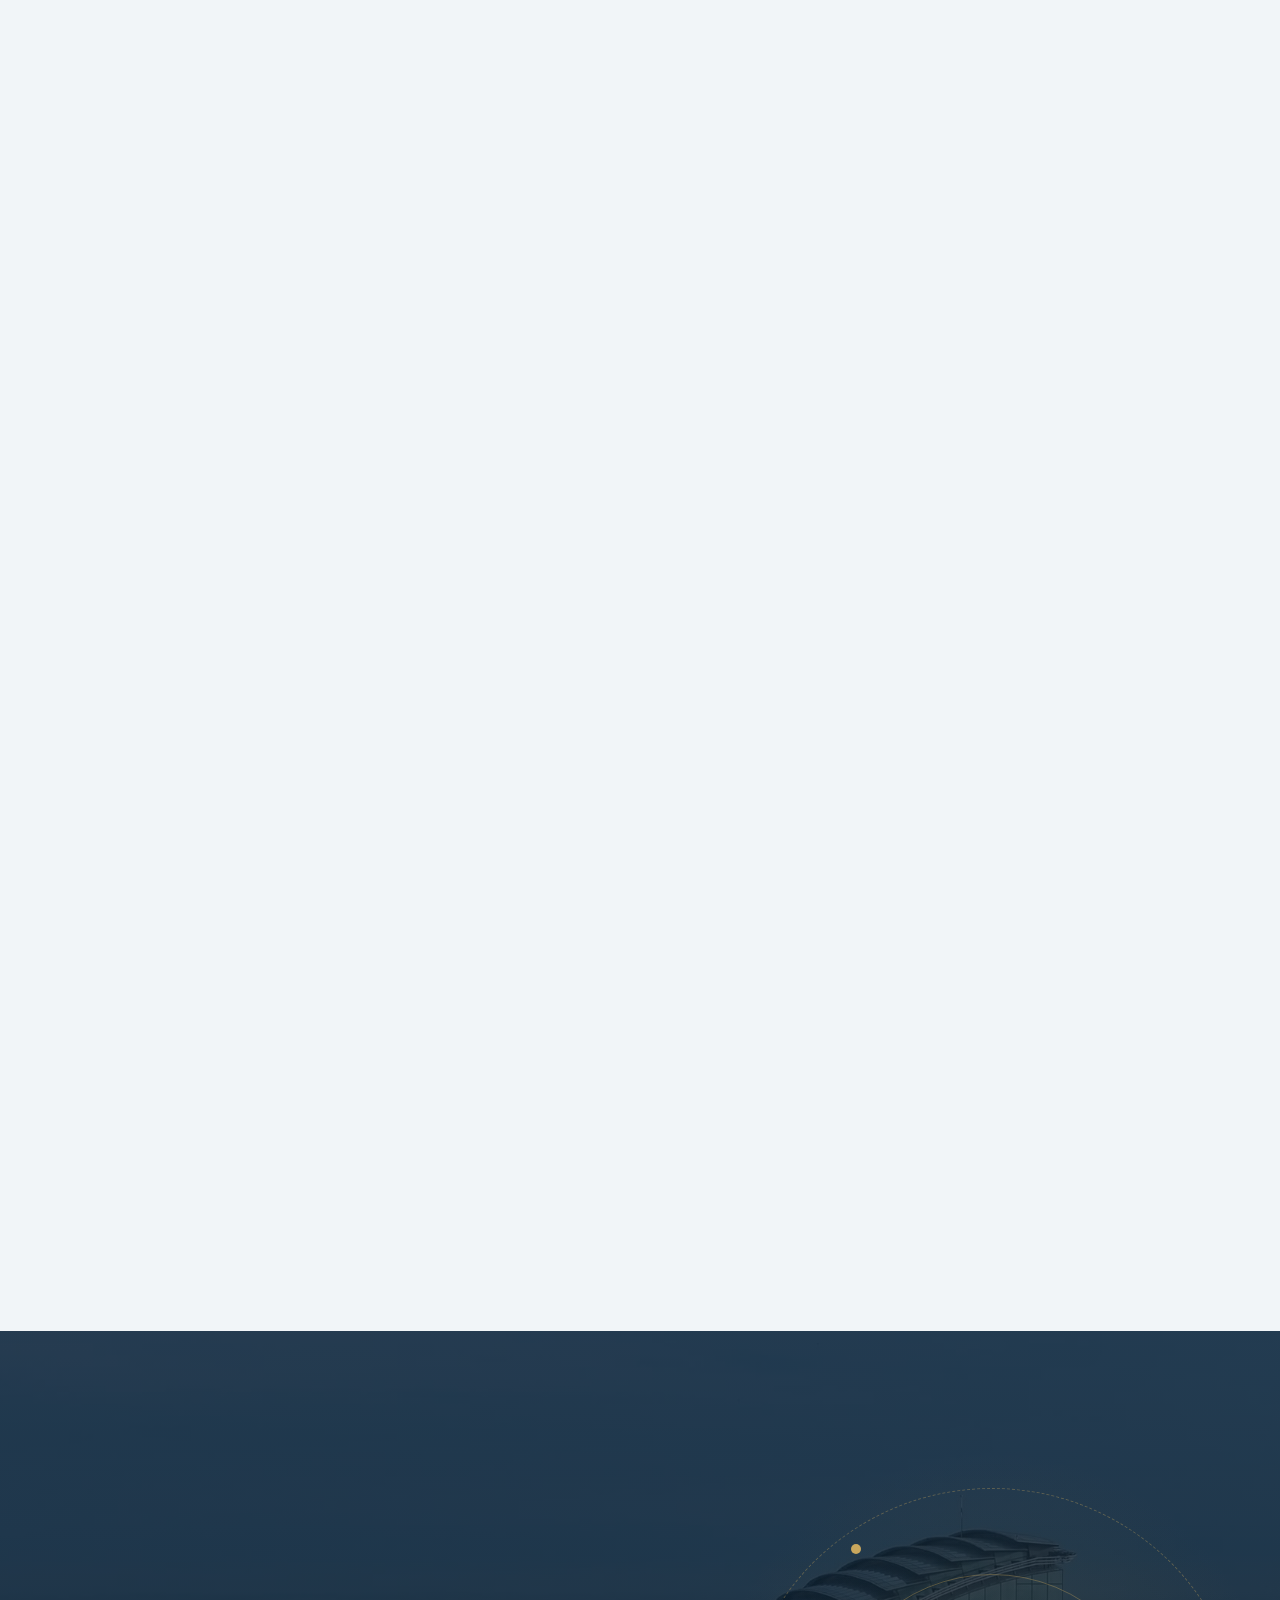
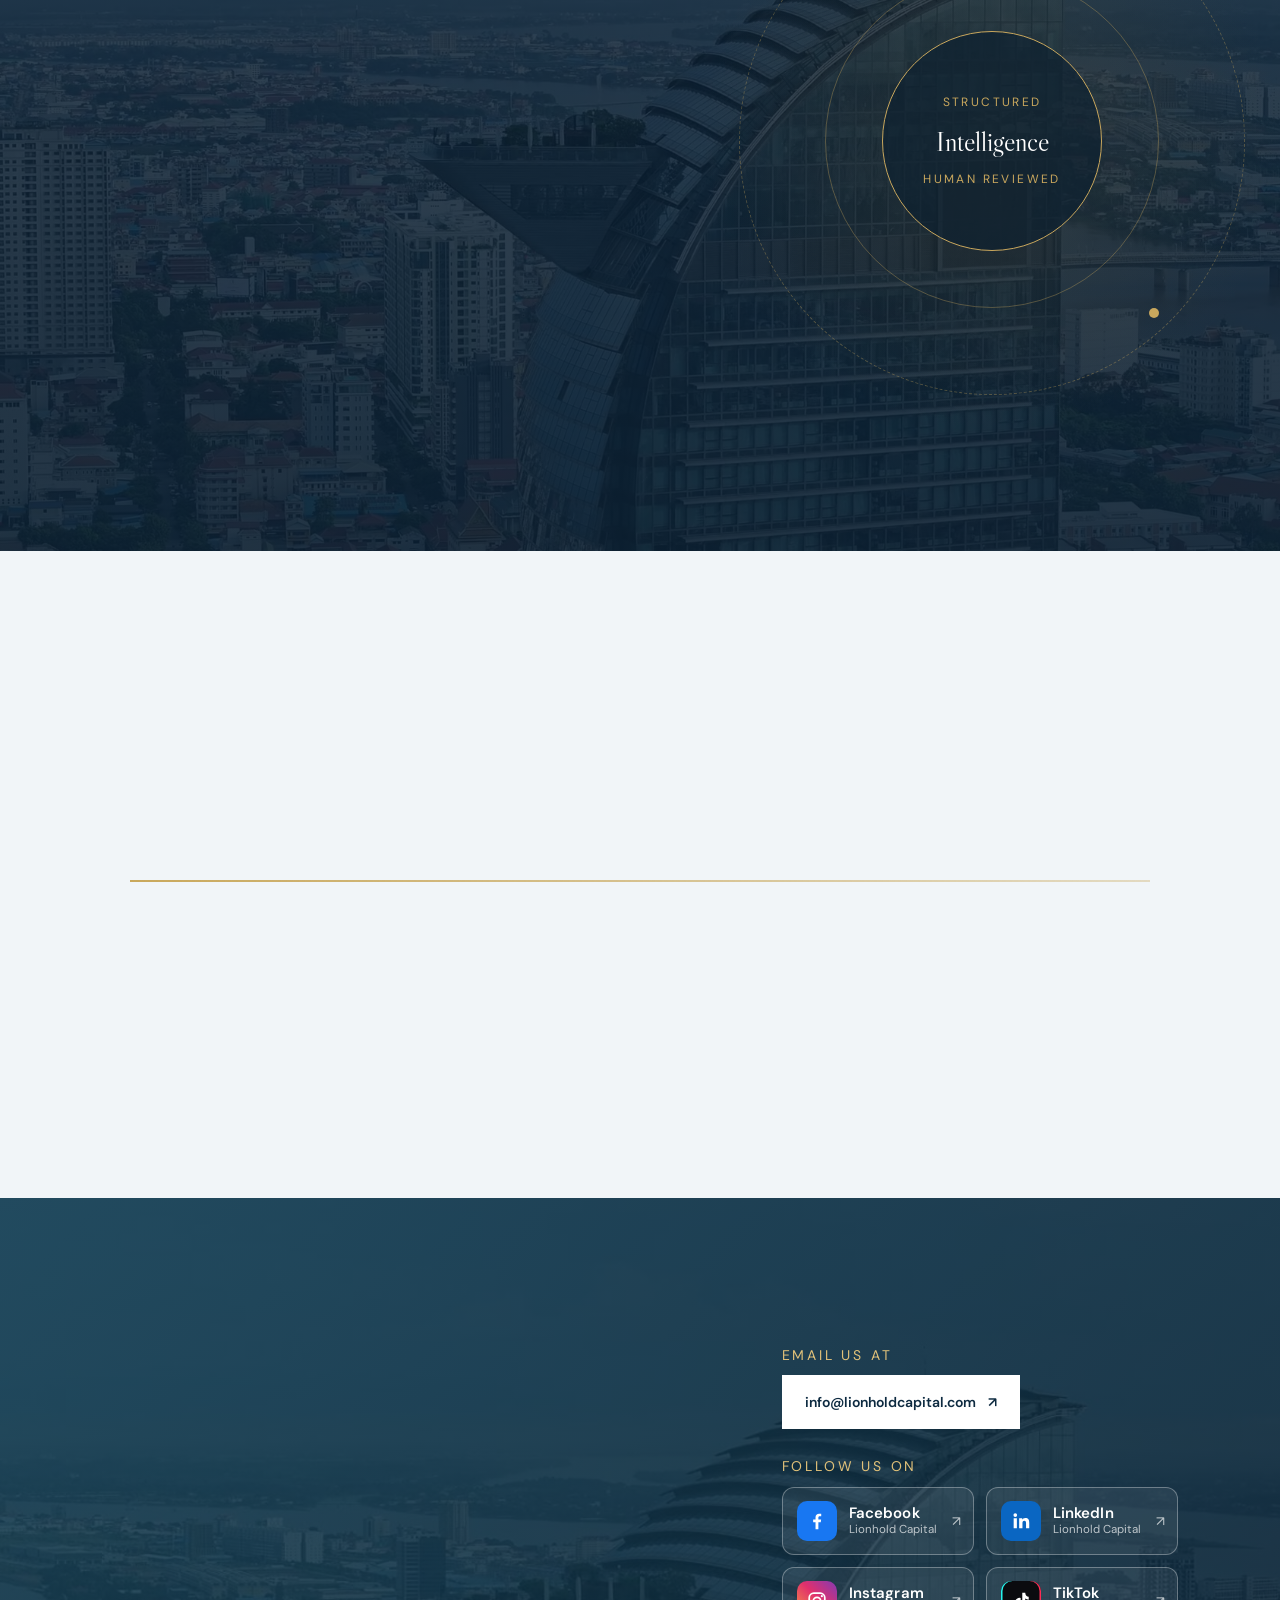
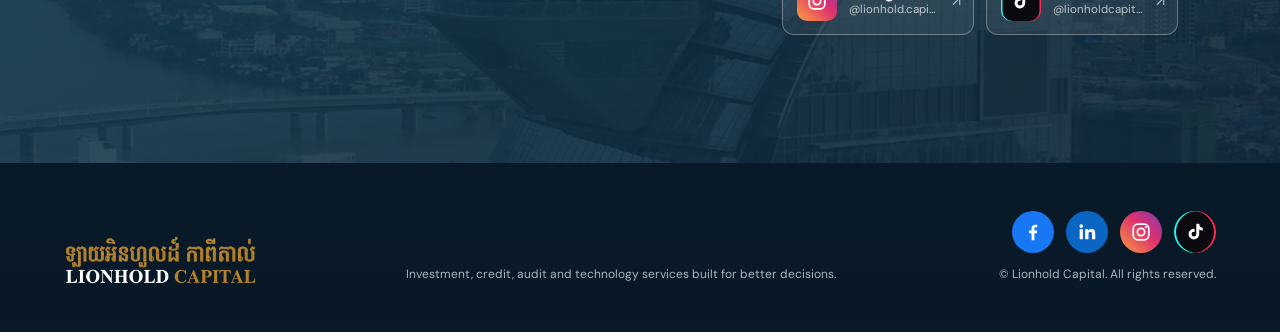
==== commit 0385b78a: "Replace investment management with overseas brokerage-account model; add how-it-works flow and discl" ====
--- a/index.html
+++ b/index.html
@@ -60,8 +60,8 @@
         <p class="section-kicker">Our services</p>
         <h2 id="services-intro-title">Structured advisory across investment, private clients, audit, credit and technology.</h2>
       </div>
-      <p class="glance-lead reveal">From investment advisory and commercial due diligence to company formation, succession planning, credit assessment and AI scaling, Lionhold helps organisations move from analysis to confident execution.</p>
-      <div class="glance-grid"><a class="glance-card reveal" href="services.html#investment-services-title"><span class="glance-no">01</span><h3>Investment services</h3><ul><li><svg viewBox="0 0 18 18" aria-hidden="true"><path d="M5 9.4l2.6 2.6L13 6.4"/></svg>Investment management</li><li><svg viewBox="0 0 18 18" aria-hidden="true"><path d="M5 9.4l2.6 2.6L13 6.4"/></svg>Investing into Cambodia</li><li><svg viewBox="0 0 18 18" aria-hidden="true"><path d="M5 9.4l2.6 2.6L13 6.4"/></svg>Deal advisory and investment matching</li></ul><span class="glance-more">Explore <i aria-hidden="true">→</i></span></a><a class="glance-card reveal" href="services.html#private-client-title"><span class="glance-no">02</span><h3>Private client advisory</h3><ul><li><svg viewBox="0 0 18 18" aria-hidden="true"><path d="M5 9.4l2.6 2.6L13 6.4"/></svg>Succession planning</li><li><svg viewBox="0 0 18 18" aria-hidden="true"><path d="M5 9.4l2.6 2.6L13 6.4"/></svg>Business sale advisory</li><li><svg viewBox="0 0 18 18" aria-hidden="true"><path d="M5 9.4l2.6 2.6L13 6.4"/></svg>Company formation in Cambodia</li></ul><span class="glance-more">Explore <i aria-hidden="true">→</i></span></a><a class="glance-card reveal" href="services.html#audit-services-title"><span class="glance-no">03</span><h3>Audit services</h3><ul><li><svg viewBox="0 0 18 18" aria-hidden="true"><path d="M5 9.4l2.6 2.6L13 6.4"/></svg>Contract verification</li><li><svg viewBox="0 0 18 18" aria-hidden="true"><path d="M5 9.4l2.6 2.6L13 6.4"/></svg>Asset and title verification</li><li><svg viewBox="0 0 18 18" aria-hidden="true"><path d="M5 9.4l2.6 2.6L13 6.4"/></svg>Financial review and due diligence</li></ul><span class="glance-more">Explore <i aria-hidden="true">→</i></span></a><a class="glance-card reveal" href="services.html#credit-services-title"><span class="glance-no">04</span><h3>Credit services</h3><ul><li><svg viewBox="0 0 18 18" aria-hidden="true"><path d="M5 9.4l2.6 2.6L13 6.4"/></svg>Loan applications</li><li><svg viewBox="0 0 18 18" aria-hidden="true"><path d="M5 9.4l2.6 2.6L13 6.4"/></svg>Credit risk assessment</li><li><svg viewBox="0 0 18 18" aria-hidden="true"><path d="M5 9.4l2.6 2.6L13 6.4"/></svg>Financing and lender matching</li></ul><span class="glance-more">Explore <i aria-hidden="true">→</i></span></a><a class="glance-card reveal" href="services.html#technology-services-title"><span class="glance-no">05</span><h3>Technology services</h3><ul><li><svg viewBox="0 0 18 18" aria-hidden="true"><path d="M5 9.4l2.6 2.6L13 6.4"/></svg>AI scaling</li><li><svg viewBox="0 0 18 18" aria-hidden="true"><path d="M5 9.4l2.6 2.6L13 6.4"/></svg>Website design</li><li><svg viewBox="0 0 18 18" aria-hidden="true"><path d="M5 9.4l2.6 2.6L13 6.4"/></svg>Marketing</li></ul><span class="glance-more">Explore <i aria-hidden="true">→</i></span></a></div>
+      <p class="glance-lead reveal">From overseas investment management and commercial due diligence to company formation, succession planning, credit assessment and AI scaling, Lionhold helps organisations move from analysis to confident execution.</p>
+      <div class="glance-grid"><a class="glance-card reveal" href="services.html#investment-services-title"><span class="glance-no">01</span><h3>Investment services</h3><ul><li><svg viewBox="0 0 18 18" aria-hidden="true"><path d="M5 9.4l2.6 2.6L13 6.4"/></svg>Overseas investment management</li><li><svg viewBox="0 0 18 18" aria-hidden="true"><path d="M5 9.4l2.6 2.6L13 6.4"/></svg>Investing into Cambodia</li><li><svg viewBox="0 0 18 18" aria-hidden="true"><path d="M5 9.4l2.6 2.6L13 6.4"/></svg>Deal advisory and investment matching</li></ul><span class="glance-more">Explore <i aria-hidden="true">→</i></span></a><a class="glance-card reveal" href="services.html#private-client-title"><span class="glance-no">02</span><h3>Private client advisory</h3><ul><li><svg viewBox="0 0 18 18" aria-hidden="true"><path d="M5 9.4l2.6 2.6L13 6.4"/></svg>Succession planning</li><li><svg viewBox="0 0 18 18" aria-hidden="true"><path d="M5 9.4l2.6 2.6L13 6.4"/></svg>Business sale advisory</li><li><svg viewBox="0 0 18 18" aria-hidden="true"><path d="M5 9.4l2.6 2.6L13 6.4"/></svg>Company formation in Cambodia</li></ul><span class="glance-more">Explore <i aria-hidden="true">→</i></span></a><a class="glance-card reveal" href="services.html#audit-services-title"><span class="glance-no">03</span><h3>Audit services</h3><ul><li><svg viewBox="0 0 18 18" aria-hidden="true"><path d="M5 9.4l2.6 2.6L13 6.4"/></svg>Contract verification</li><li><svg viewBox="0 0 18 18" aria-hidden="true"><path d="M5 9.4l2.6 2.6L13 6.4"/></svg>Asset and title verification</li><li><svg viewBox="0 0 18 18" aria-hidden="true"><path d="M5 9.4l2.6 2.6L13 6.4"/></svg>Financial review and due diligence</li></ul><span class="glance-more">Explore <i aria-hidden="true">→</i></span></a><a class="glance-card reveal" href="services.html#credit-services-title"><span class="glance-no">04</span><h3>Credit services</h3><ul><li><svg viewBox="0 0 18 18" aria-hidden="true"><path d="M5 9.4l2.6 2.6L13 6.4"/></svg>Loan applications</li><li><svg viewBox="0 0 18 18" aria-hidden="true"><path d="M5 9.4l2.6 2.6L13 6.4"/></svg>Credit risk assessment</li><li><svg viewBox="0 0 18 18" aria-hidden="true"><path d="M5 9.4l2.6 2.6L13 6.4"/></svg>Financing and lender matching</li></ul><span class="glance-more">Explore <i aria-hidden="true">→</i></span></a><a class="glance-card reveal" href="services.html#technology-services-title"><span class="glance-no">05</span><h3>Technology services</h3><ul><li><svg viewBox="0 0 18 18" aria-hidden="true"><path d="M5 9.4l2.6 2.6L13 6.4"/></svg>AI scaling</li><li><svg viewBox="0 0 18 18" aria-hidden="true"><path d="M5 9.4l2.6 2.6L13 6.4"/></svg>Website design</li><li><svg viewBox="0 0 18 18" aria-hidden="true"><path d="M5 9.4l2.6 2.6L13 6.4"/></svg>Marketing</li></ul><span class="glance-more">Explore <i aria-hidden="true">→</i></span></a></div>
       <div class="glance-cta reveal"><a class="button button-primary" href="services.html">View all services <span aria-hidden="true">→</span></a></div>
     </section>
 
--- a/styles.css
+++ b/styles.css
@@ -314,3 +314,15 @@
 body.tinted.home .home-journey h3{margin:0 0 10px;font-size:clamp(26px,2.4vw,34px)}
 body.tinted.home .home-journey p{margin:0;max-width:300px}
 @media(max-width:900px){body.tinted.home .home-journey{grid-template-columns:1fr;gap:0;padding-top:20px}body.tinted.home .home-journey:before{left:27px;right:auto;top:48px;bottom:48px;width:2px;height:auto;background:linear-gradient(180deg,#c9a85c,rgba(201,168,92,.35))}body.tinted.home .home-journey article{padding:0 0 34px 80px!important;border:0!important}body.tinted.home .home-journey article>span{position:absolute;left:0;top:0;margin:0}}
+/* Overseas investing flow */
+.invest-flow{margin-top:22px;padding:clamp(22px,2.6vw,32px);border-radius:10px;background:linear-gradient(150deg,#13324a,#0d2234);color:#e3edf2;box-shadow:0 24px 50px rgba(8,24,38,.22)}
+.svc .financial-division .invest-flow{grid-column:2}
+.flow-label{margin:0 0 22px;font-size:12px;font-weight:600;letter-spacing:.18em;text-transform:uppercase;color:#e2c27a}
+.invest-flow ol{list-style:none;margin:0;padding:0;counter-reset:f;position:relative}
+.invest-flow ol:before{content:"";position:absolute;left:19px;top:20px;bottom:20px;width:2px;background:linear-gradient(180deg,#c9a85c,rgba(201,168,92,.3))}
+.invest-flow li{position:relative;padding:0 0 26px 62px;counter-increment:f}
+.invest-flow li:last-child{padding-bottom:0}
+.invest-flow li:before{content:counter(f);position:absolute;left:0;top:0;width:40px;height:40px;border-radius:50%;display:grid;place-items:center;background:#0d2234;border:2px solid #c9a85c;color:#e2c27a;font-family:var(--serif);font-size:17px}
+.invest-flow li b{display:block;margin:0 0 6px;font-family:var(--serif);font-weight:400;font-size:clamp(21px,1.9vw,25px);color:#fff;line-height:1.2}
+.invest-flow li span{display:block;font-size:15.5px;line-height:1.6;color:#c9d6de}
+@media(max-width:1000px){.svc .financial-division .invest-flow{grid-column:1}}
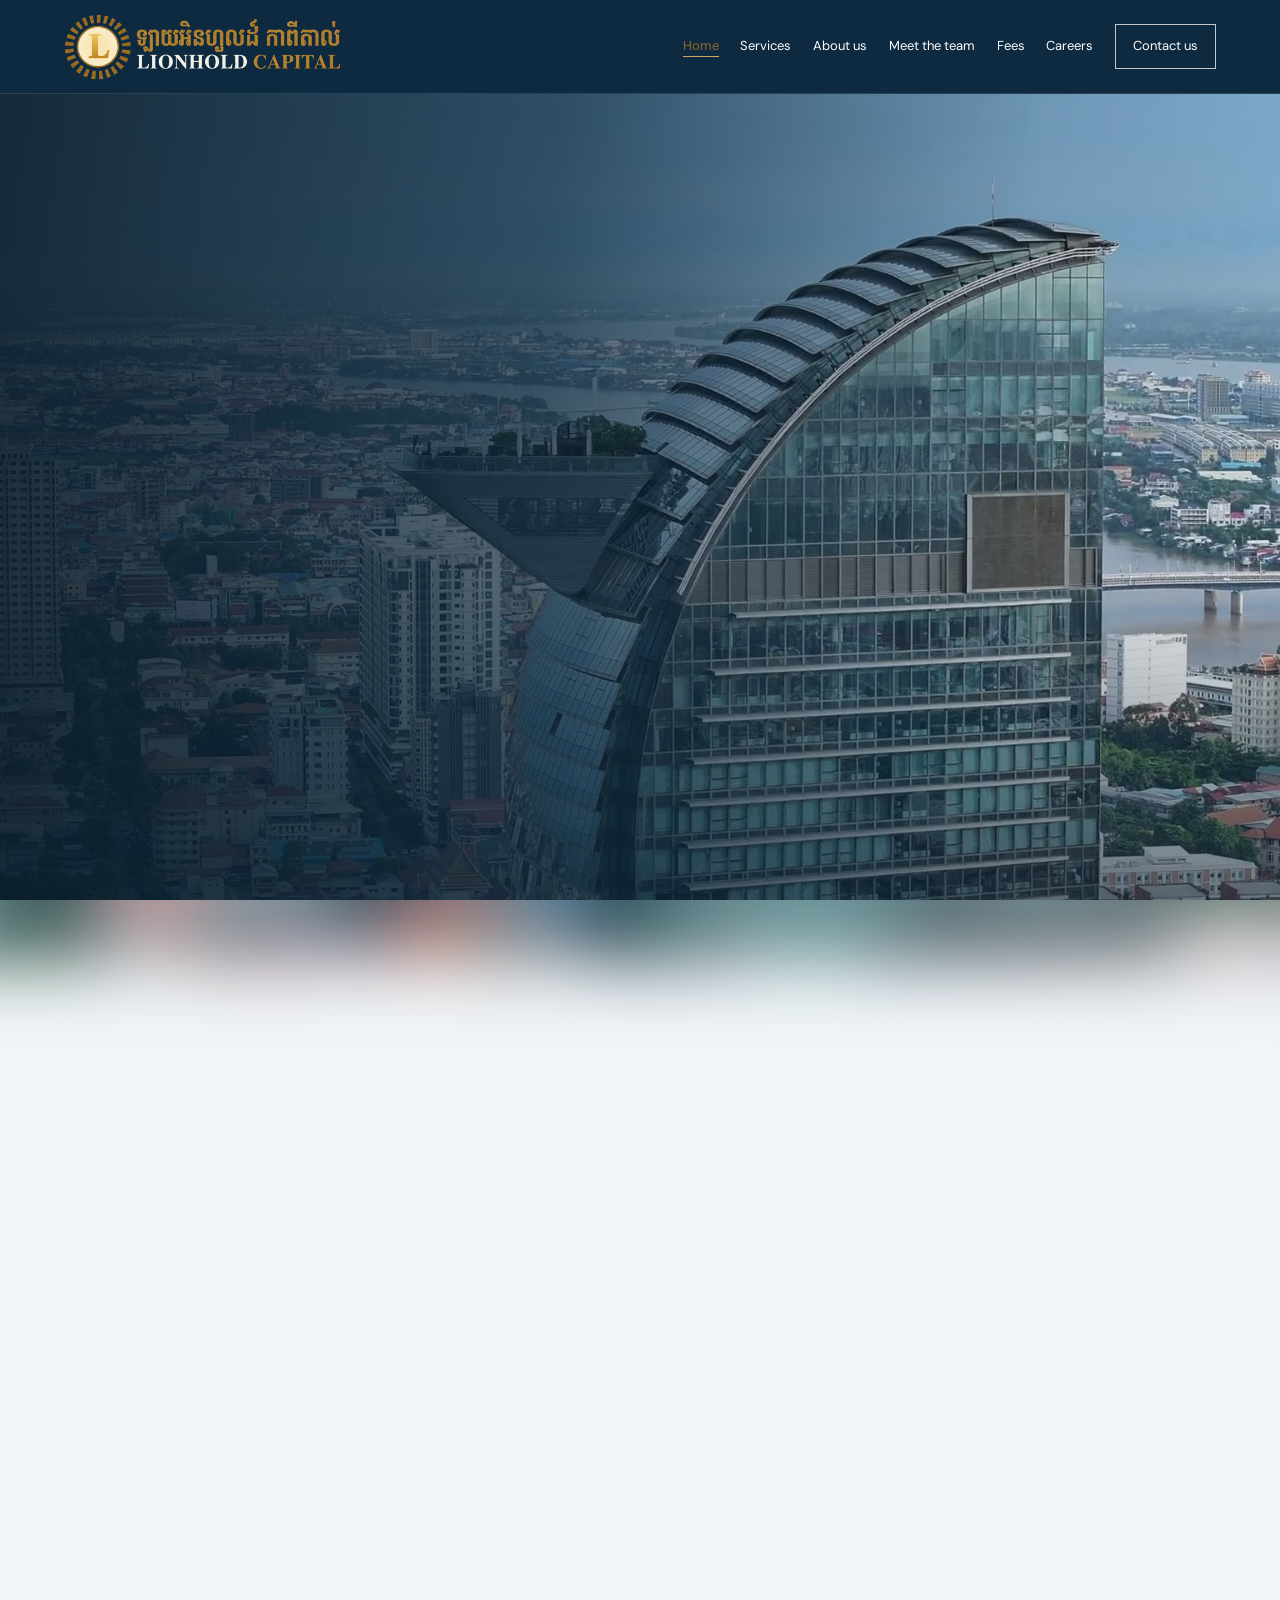
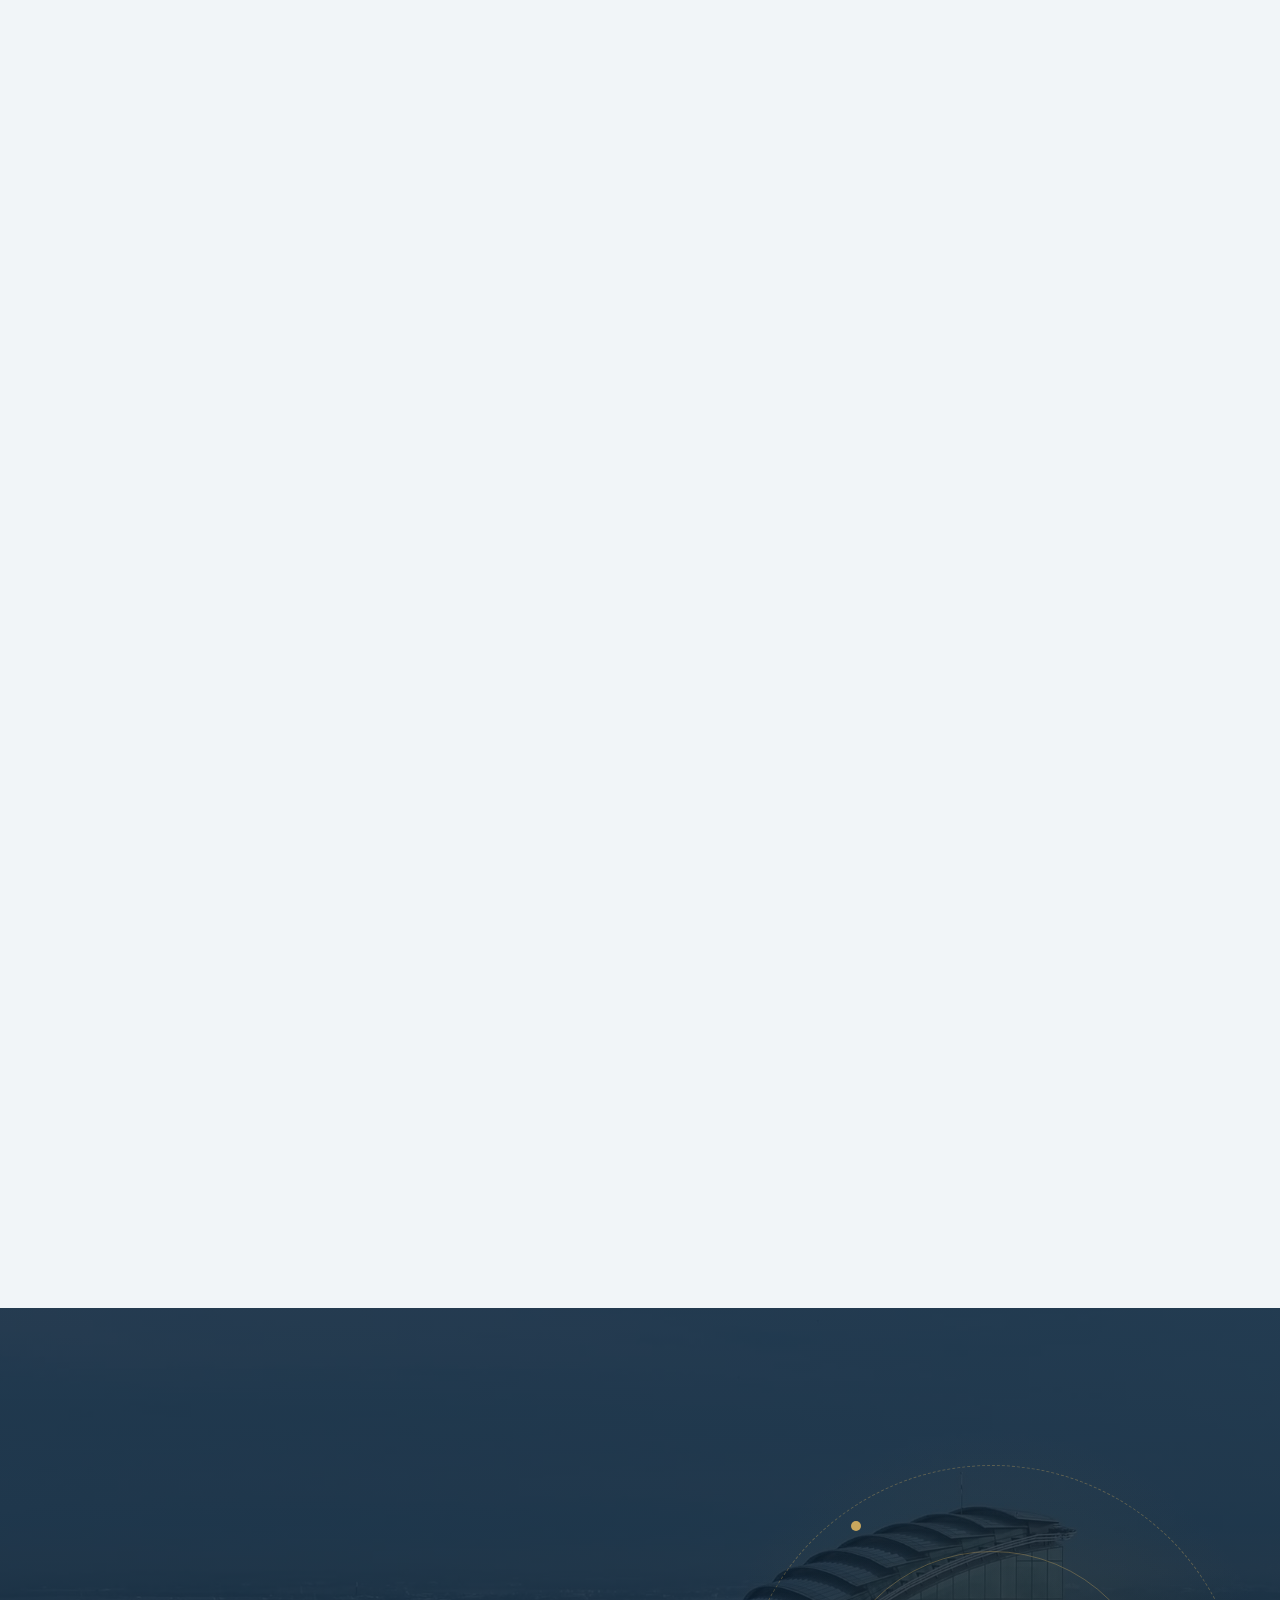
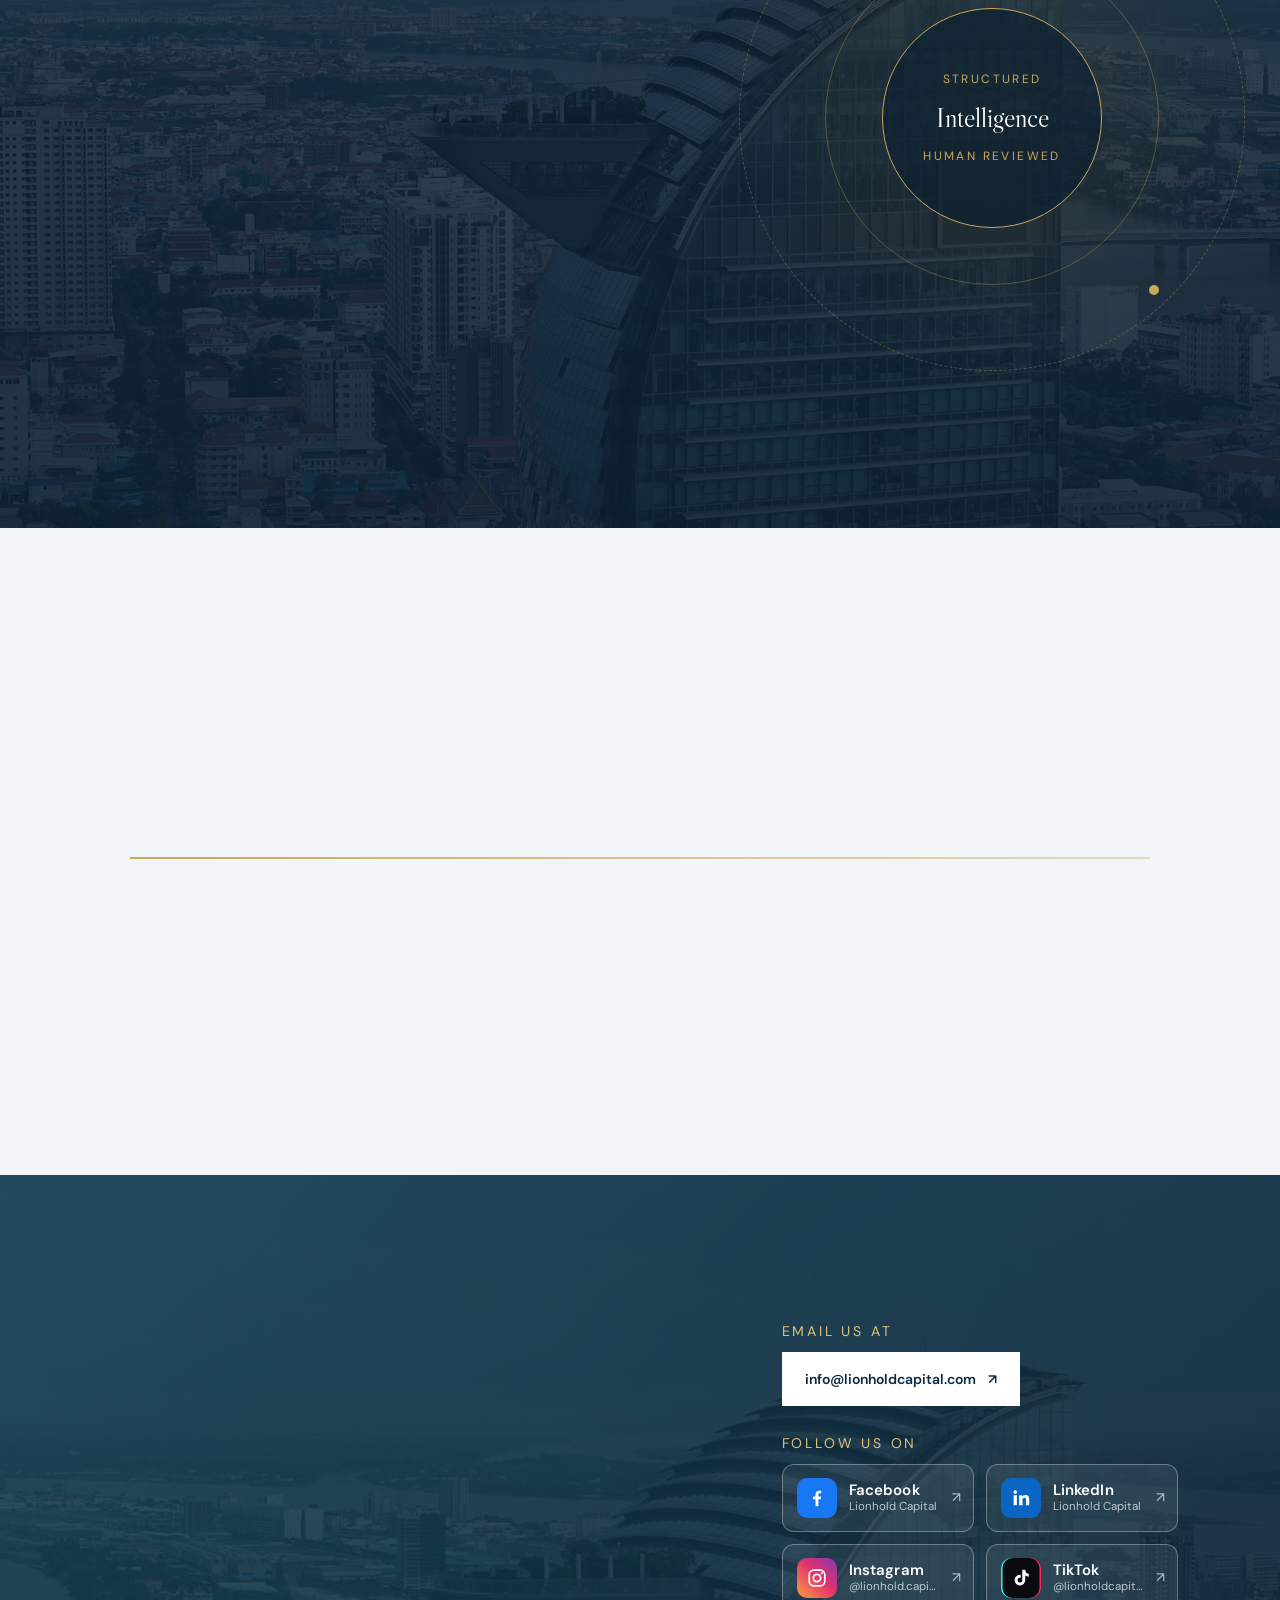
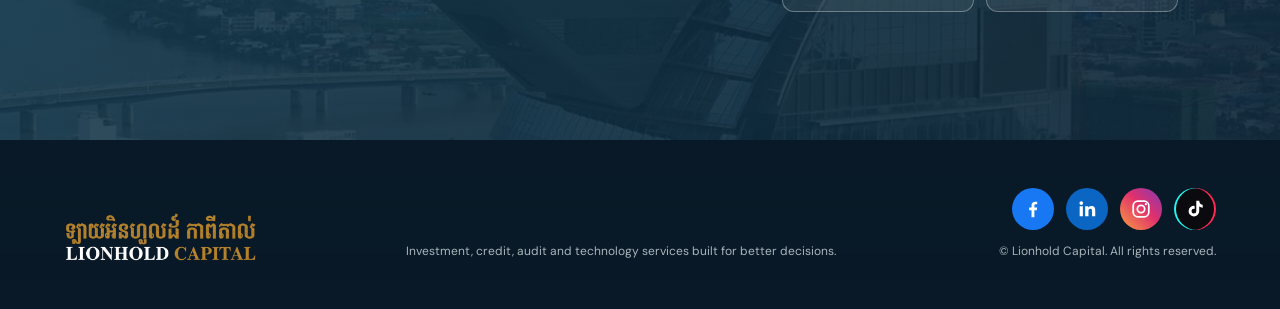
==== commit a8c50cf5: "Warmer, Cambodia-focused wording for the global investing service Co-Authored-By: Claude Sonnet 5.5 " ====
--- a/index.html
+++ b/index.html
@@ -60,8 +60,8 @@
         <p class="section-kicker">Our services</p>
         <h2 id="services-intro-title">Structured advisory across investment, private clients, audit, credit and technology.</h2>
       </div>
-      <p class="glance-lead reveal">From overseas investment management and commercial due diligence to company formation, succession planning, credit assessment and AI scaling, Lionhold helps organisations move from analysis to confident execution.</p>
-      <div class="glance-grid"><a class="glance-card reveal" href="services.html#investment-services-title"><span class="glance-no">01</span><h3>Investment services</h3><ul><li><svg viewBox="0 0 18 18" aria-hidden="true"><path d="M5 9.4l2.6 2.6L13 6.4"/></svg>Overseas investment management</li><li><svg viewBox="0 0 18 18" aria-hidden="true"><path d="M5 9.4l2.6 2.6L13 6.4"/></svg>Investing into Cambodia</li><li><svg viewBox="0 0 18 18" aria-hidden="true"><path d="M5 9.4l2.6 2.6L13 6.4"/></svg>Deal advisory and investment matching</li></ul><span class="glance-more">Explore <i aria-hidden="true">→</i></span></a><a class="glance-card reveal" href="services.html#private-client-title"><span class="glance-no">02</span><h3>Private client advisory</h3><ul><li><svg viewBox="0 0 18 18" aria-hidden="true"><path d="M5 9.4l2.6 2.6L13 6.4"/></svg>Succession planning</li><li><svg viewBox="0 0 18 18" aria-hidden="true"><path d="M5 9.4l2.6 2.6L13 6.4"/></svg>Business sale advisory</li><li><svg viewBox="0 0 18 18" aria-hidden="true"><path d="M5 9.4l2.6 2.6L13 6.4"/></svg>Company formation in Cambodia</li></ul><span class="glance-more">Explore <i aria-hidden="true">→</i></span></a><a class="glance-card reveal" href="services.html#audit-services-title"><span class="glance-no">03</span><h3>Audit services</h3><ul><li><svg viewBox="0 0 18 18" aria-hidden="true"><path d="M5 9.4l2.6 2.6L13 6.4"/></svg>Contract verification</li><li><svg viewBox="0 0 18 18" aria-hidden="true"><path d="M5 9.4l2.6 2.6L13 6.4"/></svg>Asset and title verification</li><li><svg viewBox="0 0 18 18" aria-hidden="true"><path d="M5 9.4l2.6 2.6L13 6.4"/></svg>Financial review and due diligence</li></ul><span class="glance-more">Explore <i aria-hidden="true">→</i></span></a><a class="glance-card reveal" href="services.html#credit-services-title"><span class="glance-no">04</span><h3>Credit services</h3><ul><li><svg viewBox="0 0 18 18" aria-hidden="true"><path d="M5 9.4l2.6 2.6L13 6.4"/></svg>Loan applications</li><li><svg viewBox="0 0 18 18" aria-hidden="true"><path d="M5 9.4l2.6 2.6L13 6.4"/></svg>Credit risk assessment</li><li><svg viewBox="0 0 18 18" aria-hidden="true"><path d="M5 9.4l2.6 2.6L13 6.4"/></svg>Financing and lender matching</li></ul><span class="glance-more">Explore <i aria-hidden="true">→</i></span></a><a class="glance-card reveal" href="services.html#technology-services-title"><span class="glance-no">05</span><h3>Technology services</h3><ul><li><svg viewBox="0 0 18 18" aria-hidden="true"><path d="M5 9.4l2.6 2.6L13 6.4"/></svg>AI scaling</li><li><svg viewBox="0 0 18 18" aria-hidden="true"><path d="M5 9.4l2.6 2.6L13 6.4"/></svg>Website design</li><li><svg viewBox="0 0 18 18" aria-hidden="true"><path d="M5 9.4l2.6 2.6L13 6.4"/></svg>Marketing</li></ul><span class="glance-more">Explore <i aria-hidden="true">→</i></span></a></div>
+      <p class="glance-lead reveal">From global investing and commercial due diligence to company formation, succession planning, credit assessment and AI scaling, Lionhold helps organisations move from analysis to confident execution.</p>
+      <div class="glance-grid"><a class="glance-card reveal" href="services.html#investment-services-title"><span class="glance-no">01</span><h3>Investment services</h3><ul><li><svg viewBox="0 0 18 18" aria-hidden="true"><path d="M5 9.4l2.6 2.6L13 6.4"/></svg>Invest globally from Cambodia</li><li><svg viewBox="0 0 18 18" aria-hidden="true"><path d="M5 9.4l2.6 2.6L13 6.4"/></svg>Investing into Cambodia</li><li><svg viewBox="0 0 18 18" aria-hidden="true"><path d="M5 9.4l2.6 2.6L13 6.4"/></svg>Deal advisory and investment matching</li></ul><span class="glance-more">Explore <i aria-hidden="true">→</i></span></a><a class="glance-card reveal" href="services.html#private-client-title"><span class="glance-no">02</span><h3>Private client advisory</h3><ul><li><svg viewBox="0 0 18 18" aria-hidden="true"><path d="M5 9.4l2.6 2.6L13 6.4"/></svg>Succession planning</li><li><svg viewBox="0 0 18 18" aria-hidden="true"><path d="M5 9.4l2.6 2.6L13 6.4"/></svg>Business sale advisory</li><li><svg viewBox="0 0 18 18" aria-hidden="true"><path d="M5 9.4l2.6 2.6L13 6.4"/></svg>Company formation in Cambodia</li></ul><span class="glance-more">Explore <i aria-hidden="true">→</i></span></a><a class="glance-card reveal" href="services.html#audit-services-title"><span class="glance-no">03</span><h3>Audit services</h3><ul><li><svg viewBox="0 0 18 18" aria-hidden="true"><path d="M5 9.4l2.6 2.6L13 6.4"/></svg>Contract verification</li><li><svg viewBox="0 0 18 18" aria-hidden="true"><path d="M5 9.4l2.6 2.6L13 6.4"/></svg>Asset and title verification</li><li><svg viewBox="0 0 18 18" aria-hidden="true"><path d="M5 9.4l2.6 2.6L13 6.4"/></svg>Financial review and due diligence</li></ul><span class="glance-more">Explore <i aria-hidden="true">→</i></span></a><a class="glance-card reveal" href="services.html#credit-services-title"><span class="glance-no">04</span><h3>Credit services</h3><ul><li><svg viewBox="0 0 18 18" aria-hidden="true"><path d="M5 9.4l2.6 2.6L13 6.4"/></svg>Loan applications</li><li><svg viewBox="0 0 18 18" aria-hidden="true"><path d="M5 9.4l2.6 2.6L13 6.4"/></svg>Credit risk assessment</li><li><svg viewBox="0 0 18 18" aria-hidden="true"><path d="M5 9.4l2.6 2.6L13 6.4"/></svg>Financing and lender matching</li></ul><span class="glance-more">Explore <i aria-hidden="true">→</i></span></a><a class="glance-card reveal" href="services.html#technology-services-title"><span class="glance-no">05</span><h3>Technology services</h3><ul><li><svg viewBox="0 0 18 18" aria-hidden="true"><path d="M5 9.4l2.6 2.6L13 6.4"/></svg>AI scaling</li><li><svg viewBox="0 0 18 18" aria-hidden="true"><path d="M5 9.4l2.6 2.6L13 6.4"/></svg>Website design</li><li><svg viewBox="0 0 18 18" aria-hidden="true"><path d="M5 9.4l2.6 2.6L13 6.4"/></svg>Marketing</li></ul><span class="glance-more">Explore <i aria-hidden="true">→</i></span></a></div>
       <div class="glance-cta reveal"><a class="button button-primary" href="services.html">View all services <span aria-hidden="true">→</span></a></div>
     </section>
 
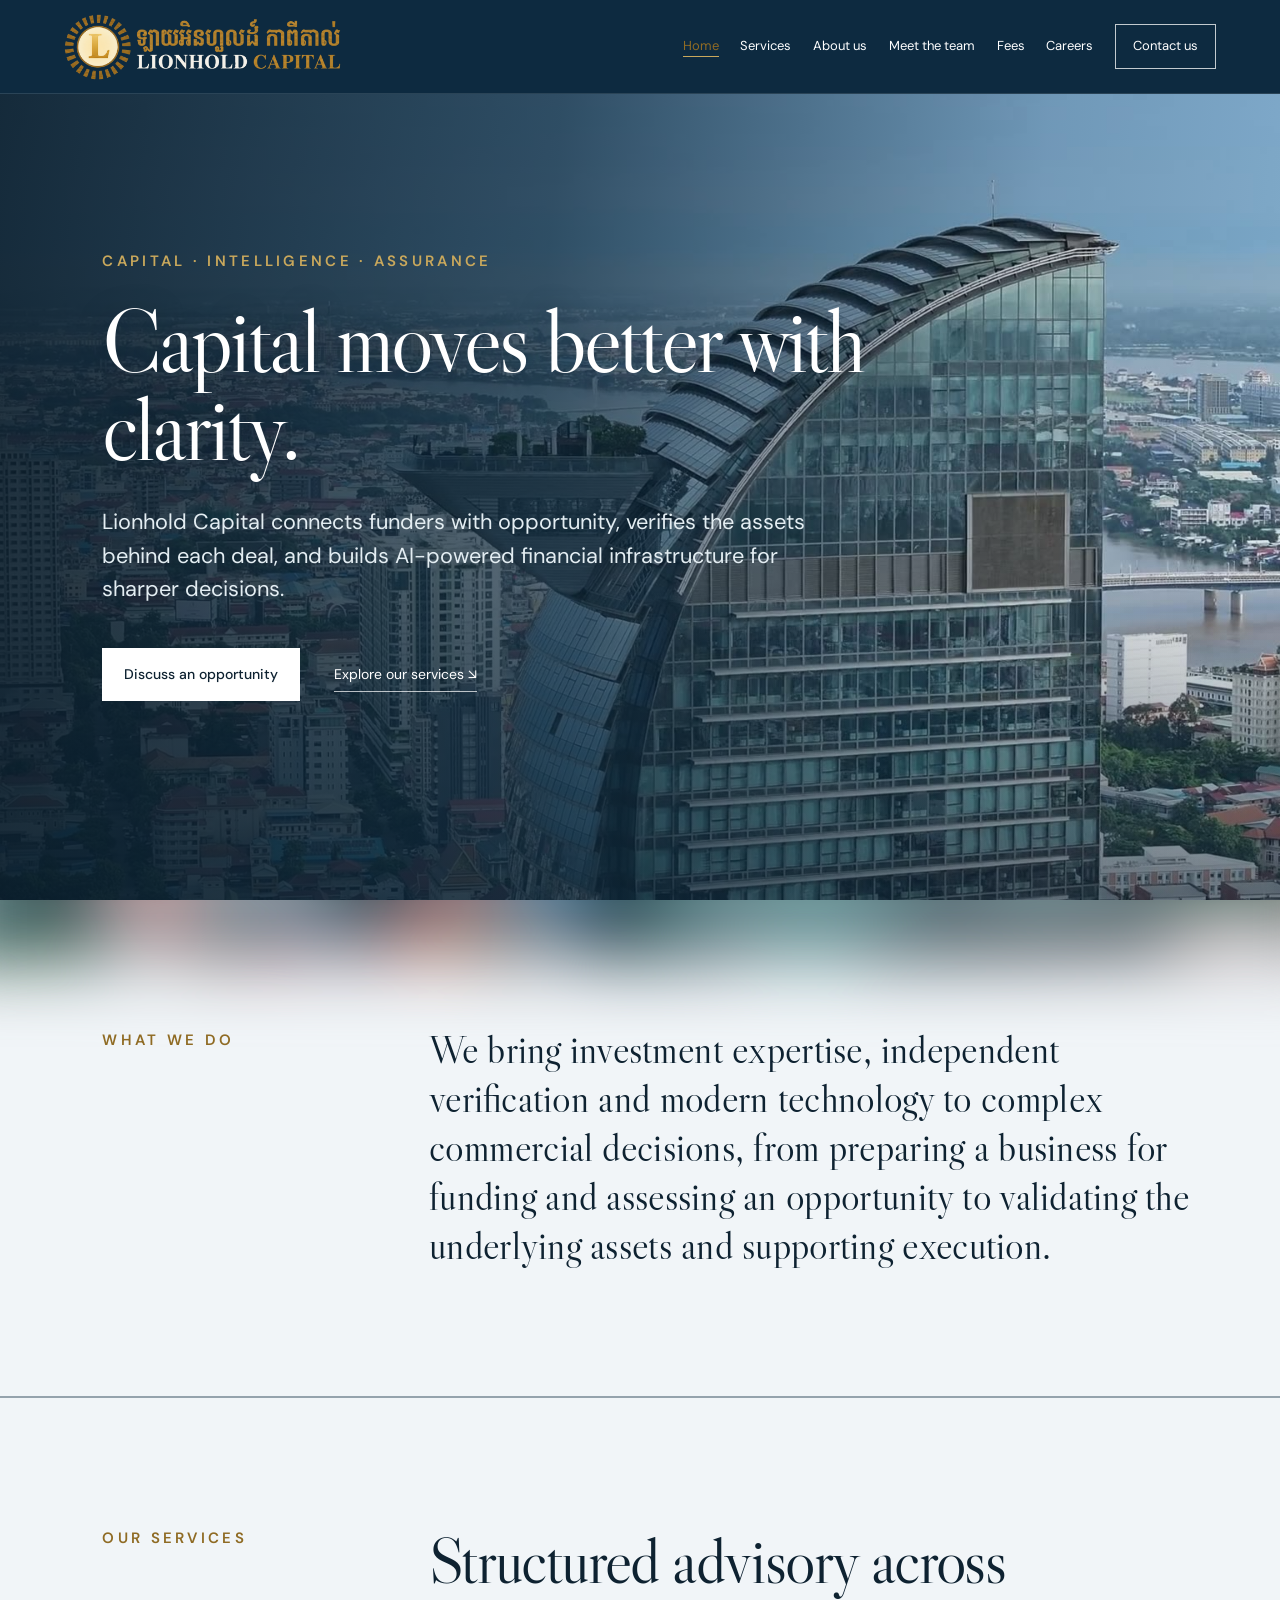
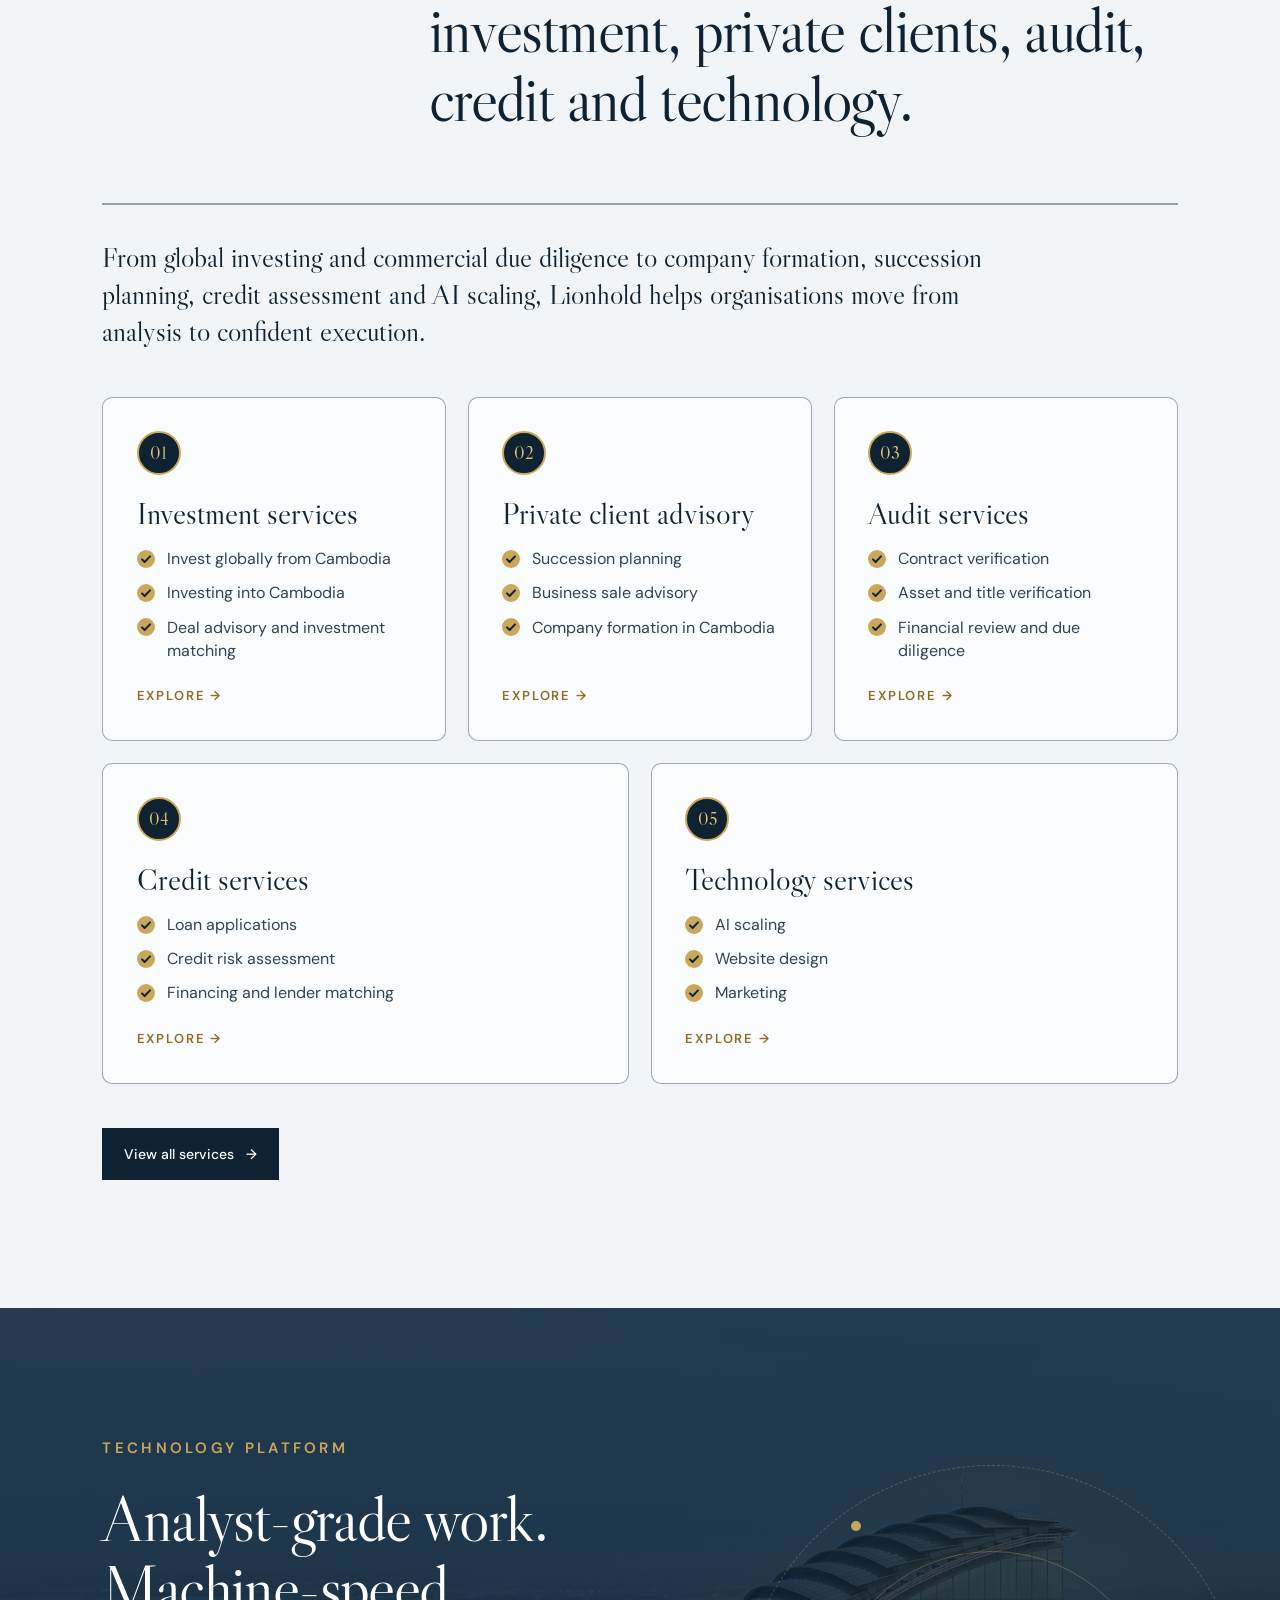
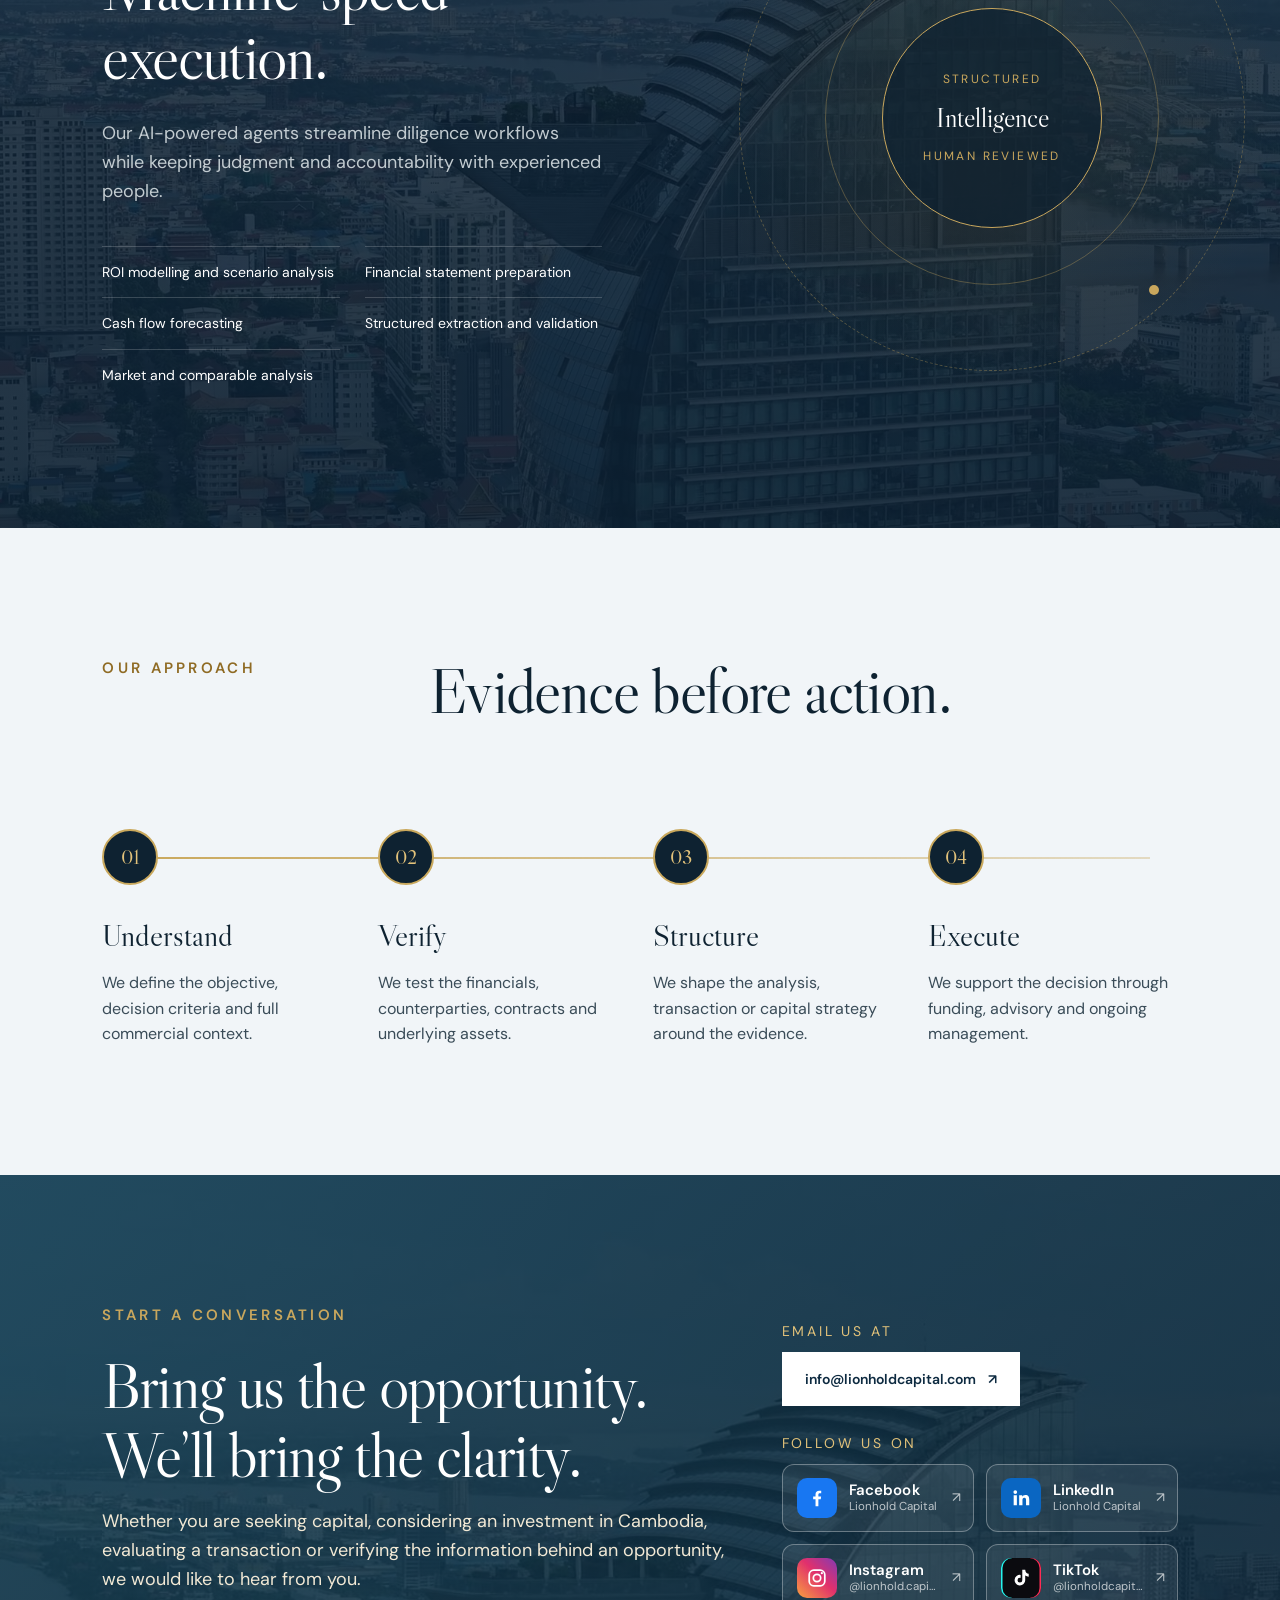
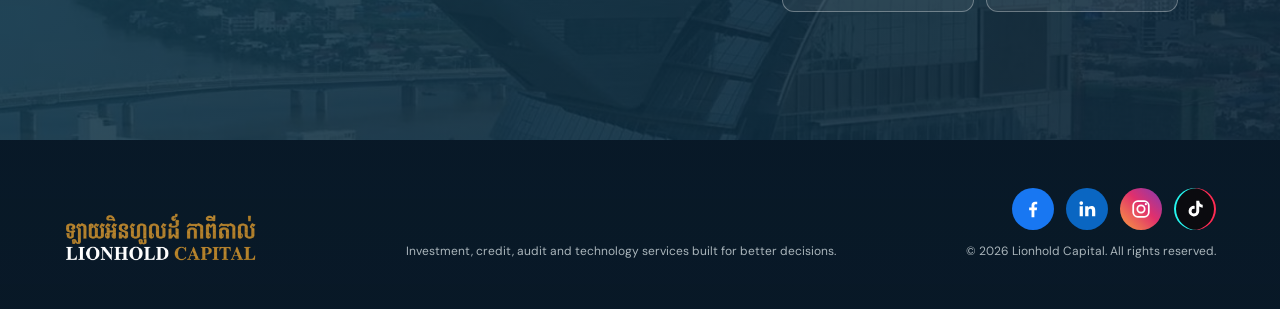
==== commit e9b7c673: "Invest globally card: sales copy, expandable How it works Co-Authored-By: Claude Sonnet 5.5 <noreply" ====
--- a/index.html
+++ b/index.html
@@ -112,6 +112,6 @@
     <p>Investment, credit, audit and technology services built for better decisions.</p>
     <div class="footer-meta"><div class="footer-social"><a class="social-dot social-facebook" href="https://www.facebook.com/profile.php?id=61595010042443" target="_blank" rel="noopener noreferrer" aria-label="Lionhold Capital on Facebook" title="Facebook"><svg viewBox="0 0 24 24" width="22" height="22" aria-hidden="true" focusable="false"><path fill="currentColor" d="M13.5 21v-7.6h2.6l.4-3.1h-3V8.4c0-.9.3-1.5 1.5-1.5h1.6V4.1c-.3 0-1.2-.1-2.3-.1-2.3 0-3.9 1.4-3.9 4v2.3H7.8v3.1h2.6V21z"/></svg></a><a class="social-dot social-linkedin" href="https://www.linkedin.com/company/lionholdcapital/" target="_blank" rel="noopener noreferrer" aria-label="Lionhold Capital on LinkedIn" title="LinkedIn"><svg viewBox="0 0 24 24" width="22" height="22" aria-hidden="true" focusable="false"><path fill="currentColor" d="M4 9h3.5v11H4zM5.75 3.5a2 2 0 110 4 2 2 0 010-4zM10 9h3.3v1.5c.5-.9 1.7-1.8 3.4-1.8 3.4 0 4.3 2.2 4.3 5.2V20h-3.5v-5.3c0-1.3 0-2.9-1.8-2.9s-2.1 1.4-2.1 2.8V20H10z"/></svg></a><a class="social-dot social-instagram" href="https://www.instagram.com/lionhold.capital/" target="_blank" rel="noopener noreferrer" aria-label="Lionhold Capital on Instagram" title="Instagram"><svg viewBox="0 0 24 24" width="22" height="22" aria-hidden="true" focusable="false"><rect x="3.5" y="3.5" width="17" height="17" rx="5" fill="none" stroke="currentColor" stroke-width="1.9"/><circle cx="12" cy="12" r="4" fill="none" stroke="currentColor" stroke-width="1.9"/><circle cx="17.3" cy="6.7" r="1.2" fill="currentColor"/></svg></a><a class="social-dot social-tiktok" href="https://www.tiktok.com/@lionholdcapital.kh" target="_blank" rel="noopener noreferrer" aria-label="Lionhold Capital on TikTok" title="TikTok"><svg viewBox="0 0 24 24" width="22" height="22" aria-hidden="true" focusable="false"><path fill="currentColor" d="M16.6 3h-3.2v11.4a2.6 2.6 0 11-2.6-2.6c.3 0 .5 0 .8.1V8.6a5.8 5.8 0 105 5.8V9.3c1.1.8 2.4 1.3 3.8 1.3V7.4c-2.1-.1-3.6-1.7-3.8-4.4z"/></svg></a></div><p>© <span id="year"></span> Lionhold Capital. All rights reserved.</p></div>
   </footer>
-  <script src="script.js?v=20261016"></script>
+  <script src="script.js?v=20261017"></script>
 </body>
 </html>
--- a/styles.css
+++ b/styles.css
@@ -326,3 +326,16 @@
 .invest-flow li b{display:block;margin:0 0 6px;font-family:var(--serif);font-weight:400;font-size:clamp(21px,1.9vw,25px);color:#fff;line-height:1.2}
 .invest-flow li span{display:block;font-size:15.5px;line-height:1.6;color:#c9d6de}
 @media(max-width:1000px){.svc .financial-division .invest-flow{grid-column:1}}
+/* Expandable card */
+.capability-card.expandable{cursor:pointer}
+.card-toggle{margin-top:18px;display:inline-flex;align-items:center;gap:10px;padding:9px 16px;border:1px solid #c9a85c;border-radius:99px;background:rgba(201,168,92,.12);color:#6f5217;font:600 13px/1 var(--sans);letter-spacing:.12em;text-transform:uppercase;cursor:pointer;transition:background .2s,color .2s}
+.card-toggle:hover{background:#c9a85c;color:#0e2231}
+.card-toggle i{font-style:normal;font-size:17px;line-height:1;display:inline-block;transition:transform .3s}
+.capability-card.open .card-toggle i{transform:rotate(45deg)}
+.card-expand{display:grid;grid-template-rows:0fr;transition:grid-template-rows .45s ease}
+.card-expand-inner{overflow:hidden;min-height:0}
+.capability-card.open .card-expand{grid-template-rows:1fr}
+.card-expand .invest-flow{margin-top:24px;box-shadow:none;cursor:default}
+.svc .financial-division .card-expand .invest-flow{grid-column:auto}
+.card-expand .invest-flow li span{color:#c9d6de}
+.capability-card .invest-flow li span{letter-spacing:0!important;text-transform:none!important;font-size:15.5px!important;color:#c9d6de!important;font-weight:400}
